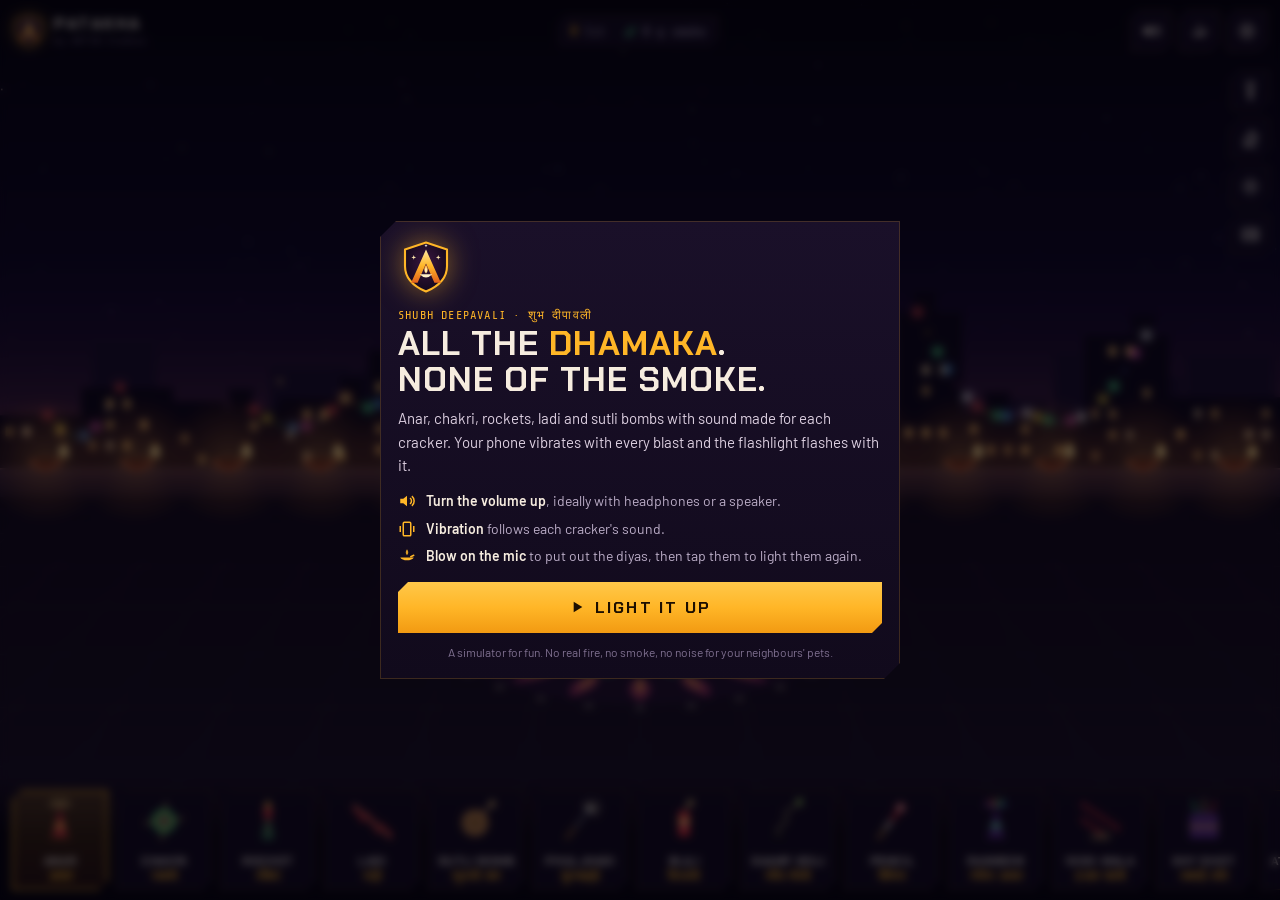
==== index.html @ 6d295c3f "Patakha 0.2.0: new logo, themes, mute/clear, sensitive blowing, more crackers - New lamp logo (flame" ====
<!doctype html>
<html lang="en">
<head>
  <meta charset="utf-8" />
  <meta name="viewport" content="width=device-width, initial-scale=1, viewport-fit=cover, user-scalable=no" />
  <title>Patakha — Diwali Crackers Simulator · ARTIN Studios</title>
  <meta name="description" content="Patakha by ARTIN Studios: burst anar, chakri, rockets, ladi and sutli bombs with realistic sound, vibration and flashlight. Blow out the diyas with your breath. All the dhamaka, none of the smoke." />
  <meta name="theme-color" content="#07040f" />
  <link rel="manifest" href="manifest.webmanifest" />
  <link rel="icon" href="icons/icon.svg" type="image/svg+xml" />
  <link rel="apple-touch-icon" href="icons/icon-192.png" />
  <meta name="mobile-web-app-capable" content="yes" />
  <meta name="apple-mobile-web-app-status-bar-style" content="black-translucent" />
  <meta property="og:title" content="Patakha — Diwali Crackers Simulator" />
  <meta property="og:description" content="Anar, chakri, rockets, ladi and bombs with real sound, vibration and flashlight. Pollution-free Diwali." />
  <link rel="preload" href="fonts/ChakraPetch-700.woff2" as="font" type="font/woff2" crossorigin />
  <link rel="stylesheet" href="css/fonts.css" />
  <link rel="stylesheet" href="css/app.css" />
</head>
<body>
  <svg width="0" height="0" style="position:absolute" aria-hidden="true">
    <defs>
      <linearGradient id="mk-a" x1="0" y1="0" x2="0" y2="1"><stop offset="0" stop-color="#ffe7a0"/><stop offset=".5" stop-color="#ffb627"/><stop offset="1" stop-color="#e2611c"/></linearGradient>
      <radialGradient id="mk-fl" cx=".5" cy=".65" r=".6"><stop offset="0" stop-color="#ffffff"/><stop offset=".45" stop-color="#ffe08a"/><stop offset="1" stop-color="#ff8a1e"/></radialGradient>
      <radialGradient id="mk-bg" cx=".5" cy=".42" r=".7"><stop offset="0" stop-color="#3a1640"/><stop offset="1" stop-color="#0b0614"/></radialGradient>
      <symbol id="mark" viewBox="0 0 64 64">
        <path d="M32 4 L56 12 V31 C56 45 46 54 32 60 C18 54 8 45 8 31 V12 Z" fill="url(#mk-bg)"/>
        <path class="m-shield" pathLength="1" d="M32 4 L56 12 V31 C56 45 46 54 32 60 C18 54 8 45 8 31 V12 Z" fill="none" stroke="#ffb627" stroke-width="2.4" stroke-linejoin="round"/>
        <path class="m-a" d="M32 12 L49 50 H41.6 L32 28 L22.4 50 H15 Z" fill="url(#mk-a)"/>
        <path class="m-bowl" d="M24.8 40.4 Q32 47.8 39.2 40.4 Z" fill="#fff0c8"/>
        <path class="m-flame" d="M32 29.5 C29.2 33.4 29.4 37 32 39.4 C34.6 37 34.8 33.4 32 29.5 Z" fill="url(#mk-fl)"/>
        <g class="m-stars" fill="#ffe9b0"><path transform="translate(18 21) scale(.9)" d="M0 -3 Q0 0 3 0 Q0 0 0 3 Q0 0 -3 0 Q0 0 0 -3Z"/><path transform="translate(46 21) scale(.9)" d="M0 -3 Q0 0 3 0 Q0 0 0 3 Q0 0 -3 0 Q0 0 0 -3Z"/><path transform="translate(32 7.6) scale(.6)" d="M0 -3 Q0 0 3 0 Q0 0 0 3 Q0 0 -3 0 Q0 0 0 -3Z" fill="#fff"/></g>
      </symbol>
      <symbol id="i-gear" viewBox="0 0 24 24"><path d="M12 8.5a3.5 3.5 0 1 0 0 7 3.5 3.5 0 0 0 0-7z" fill="none" stroke="currentColor" stroke-width="2"/><path d="M12 2v3M12 19v3M2 12h3M19 12h3M4.9 4.9l2.1 2.1M17 17l2.1 2.1M4.9 19.1L7 17M17 7l2.1-2.1" stroke="currentColor" stroke-width="2" stroke-linecap="square"/></symbol>
      <symbol id="i-torch" viewBox="0 0 24 24"><path d="M8 2h8v4l-2 4v12h-4V10L8 6z" fill="none" stroke="currentColor" stroke-width="2" stroke-linejoin="round"/><path d="M12 13v3" stroke="currentColor" stroke-width="2"/></symbol>
      <symbol id="i-diya" viewBox="0 0 24 24"><path d="M3 14c2 5 16 5 18 0z" fill="currentColor"/><path d="M12 3c-2 3-2.5 5-0 8 2.5-3 2-5 0-8z" fill="currentColor" opacity=".85"/><path d="M17 13l4-2" stroke="currentColor" stroke-width="2" stroke-linecap="round"/></symbol>
      <symbol id="i-lock" viewBox="0 0 24 24"><path d="M6 11h12v10H6z" fill="currentColor"/><path d="M8.5 11V8a3.5 3.5 0 0 1 7 0v3" fill="none" stroke="currentColor" stroke-width="2.2"/></symbol>
      <symbol id="i-close" viewBox="0 0 24 24"><path d="M6 6l12 12M18 6L6 18" stroke="currentColor" stroke-width="2.4" stroke-linecap="square"/></symbol>
      <symbol id="i-play" viewBox="0 0 24 24"><path d="M7 4l13 8-13 8z" fill="currentColor"/></symbol>
      <symbol id="i-leaf" viewBox="0 0 24 24"><path d="M4 20C4 9 11 4 21 4c0 10-5 17-16 16z" fill="none" stroke="currentColor" stroke-width="2"/><path d="M4 20L14 10" stroke="currentColor" stroke-width="2"/></symbol>
      <symbol id="i-mute" viewBox="0 0 24 24"><path d="M3 9h4l5-4v14l-5-4H3z" fill="currentColor"/><path d="M16 9l6 6M22 9l-6 6" stroke="currentColor" stroke-width="2.2" stroke-linecap="round"/></symbol>
      <symbol id="i-clear" viewBox="0 0 24 24"><path d="M14 3l7 7-9 9H5v-7z" fill="none" stroke="currentColor" stroke-width="2" stroke-linejoin="round"/><path d="M9.5 7.5l7 7M3 21h18" stroke="currentColor" stroke-width="2"/></symbol>
      <symbol id="i-show" viewBox="0 0 24 24"><path d="M12 2v5M12 17v5M2 12h5M17 12h5M5 5l3.5 3.5M15.5 15.5L19 19M19 5l-3.5 3.5M8.5 15.5L5 19" stroke="currentColor" stroke-width="2" stroke-linecap="round"/><circle cx="12" cy="12" r="2.2" fill="currentColor"/></symbol>
      <symbol id="i-stop" viewBox="0 0 24 24"><rect x="6" y="6" width="12" height="12" fill="currentColor"/></symbol>
      <symbol id="i-card" viewBox="0 0 24 24"><rect x="3" y="5" width="18" height="14" fill="none" stroke="currentColor" stroke-width="2"/><path d="M3 15l5-5 4 4 3-3 6 6" fill="none" stroke="currentColor" stroke-width="2"/><circle cx="16" cy="9" r="1.6" fill="currentColor"/></symbol>
      <symbol id="i-sound" viewBox="0 0 24 24"><path d="M3 9h4l5-4v14l-5-4H3z" fill="currentColor"/><path d="M16 8a5 5 0 0 1 0 8M18.5 5.5a8.5 8.5 0 0 1 0 13" fill="none" stroke="currentColor" stroke-width="2"/></symbol>
      <symbol id="i-vib" viewBox="0 0 24 24"><rect x="7" y="3" width="10" height="18" rx="1.5" fill="none" stroke="currentColor" stroke-width="2"/><path d="M3 8v8M21 8v8" stroke="currentColor" stroke-width="2"/></symbol>
    </defs>
  </svg>

  <!-- ============================== SPLASH ============================== -->
  <div class="splash" id="splash" aria-hidden="true">
    <div class="splash-in">
      <svg class="splash-mark"><use href="#mark"/></svg>
      <div class="splash-game">PATAKHA</div>
      <div class="splash-hi">पटाखा</div>
      <div class="splash-studio">by ARTIN <span>Studios</span></div>
    </div>
  </div>

  <!-- ============================== STAGE ============================== -->
  <main class="stage" id="stage" aria-label="Rooftop at night. Tap the terrace to light the selected cracker.">
    <canvas id="sky"></canvas>
    <canvas id="props"></canvas>
    <canvas id="fx"></canvas>
    <div class="flashes" id="flashes"></div>
  </main>

  <header class="hud">
    <div class="brand">
      <svg class="brand-mark"><use href="#mark"/></svg>
      <div><b>PATAKHA</b><small>by ARTIN Studios</small></div>
    </div>
    <div class="tally cut" id="tally" title="Crackers lit tonight"><b id="litCount">0</b> lit <span class="sep">·</span> <svg><use href="#i-leaf"/></svg> <span class="smoke-txt">0 g smoke</span></div>
    <div class="hud-btns">
      <button class="icon-btn cut" id="btnMute" aria-label="Mute all sound" aria-pressed="false"><svg><use href="#i-sound"/></svg></button>
      <button class="icon-btn cut" id="btnDiya" aria-label="Blow out the diyas (microphone)" aria-pressed="false"><svg><use href="#i-diya"/></svg></button>
      <button class="icon-btn cut" id="btnSettings" aria-label="Settings"><svg><use href="#i-gear"/></svg></button>
    </div>
  </header>

  <aside class="rail" aria-label="Quick actions">
    <button class="icon-btn cut" id="btnTorch" aria-label="Flashlight bursts" aria-pressed="false" title="Flashlight"><svg><use href="#i-torch"/></svg></button>
    <button class="icon-btn cut" id="btnClear" aria-label="Clear: stop everything" title="Clear"><svg><use href="#i-clear"/></svg></button>
    <button class="icon-btn cut" id="btnShow" aria-label="Auto show" aria-pressed="false" title="Auto show"><svg><use href="#i-show"/></svg></button>
    <button class="icon-btn cut" id="btnCard" aria-label="Diwali greeting card" title="Greeting card"><svg><use href="#i-card"/></svg></button>
  </aside>

  <div class="mic-pill cut" id="micPill" hidden>
    <span id="micText">Blow on the mic to put out the diyas</span>
    <i class="meter"><i id="micLevel"></i></i>
  </div>
  <div class="hint" id="hint">Tap the terrace to light the Anar</div>

  <nav class="tray" id="tray" aria-label="Crackers"></nav>

  <!-- ============================== WELCOME ============================== -->
  <div class="sheet-wrap" id="welcome" hidden>
    <div class="sheet cut welcome">
      <svg class="welcome-mark"><use href="#mark"/></svg>
      <p class="eyebrow">Shubh Deepavali · शुभ दीपावली</p>
      <h2>All the <em>dhamaka</em>.<br/>None of the smoke.</h2>
      <p class="lead">Anar, chakri, rockets, ladi and sutli bombs with sound made for each cracker. Your phone vibrates with every blast and the flashlight flashes with it.</p>
      <ul class="feat">
        <li><svg><use href="#i-sound"/></svg><span><b>Turn the volume up</b>, ideally with headphones or a speaker.</span></li>
        <li><svg><use href="#i-vib"/></svg><span><b>Vibration</b> follows each cracker's sound.</span></li>
        <li><svg><use href="#i-diya"/></svg><span><b>Blow on the mic</b> to put out the diyas, then tap them to light them again.</span></li>
      </ul>
      <button class="btn-primary cut" id="btnStart"><svg><use href="#i-play"/></svg> Light it up</button>
      <p class="fine">A simulator for fun. No real fire, no smoke, no noise for your neighbours' pets.</p>
    </div>
  </div>

  <!-- ============================== SETTINGS ============================== -->
  <div class="sheet-wrap" id="settings" hidden>
    <div class="sheet cut" role="dialog" aria-labelledby="setTitle">
      <div class="sheet-head"><h3 id="setTitle">Settings</h3><button class="icon-btn sm cut" data-close aria-label="Close"><svg><use href="#i-close"/></svg></button></div>
      <div class="rows">
        <label class="row"><span>Volume</span><input type="range" id="optVol" min="0" max="1" step="0.05" /></label>
        <label class="row"><span>Vibration</span><input type="checkbox" class="sw" id="optVib" /></label>
        <label class="row"><span>Vibration strength</span><input type="range" id="optVibK" min="0.4" max="1.6" step="0.1" /></label>
        <label class="row"><span>Flashlight bursts</span><input type="checkbox" class="sw" id="optTorch" /></label>
        <label class="row"><span>Neighbourhood fireworks</span><input type="checkbox" class="sw" id="optAmbient" /></label>
        <label class="row"><span>Screen shake</span><input type="checkbox" class="sw" id="optShake" /></label>
        <label class="row"><span>Blow sensitivity</span><input type="range" id="optMic" min="0" max="1" step="0.05" /></label>
      </div>
      <h4>Background</h4>
      <div class="themes" id="themes"></div>
      <p class="note" id="torchNote"></p>

      <section class="shop" id="shop" hidden>
        <h4>Unlock everything</h4>
        <div class="products" id="products"></div>
        <div class="shop-foot"><button class="btn-ghost cut" id="btnRestore">Restore purchases</button><button class="btn-ghost cut" id="btnPrivacyOpts" hidden>Ad privacy options</button></div>
        <p class="note" id="shopNote"></p>
        <p class="note mono" id="adStatus" hidden></p>
      </section>

      <section class="green">
        <h4><svg><use href="#i-leaf"/></svg> A green and safe Diwali</h4>
        <p>If you do burst real crackers tonight:</p>
        <ul>
          <li>Prefer green crackers, and follow your city's rules on timings.</li>
          <li>Keep a bucket of water or sand nearby and wear cotton clothes.</li>
          <li>Light at arm's length, then walk away. Never relight a dud.</li>
          <li>Keep children supervised, and think of pets, older people and patients nearby.</li>
        </ul>
      </section>

      <div class="about">
        <svg class="about-mark"><use href="#mark"/></svg>
        <div>
          <b>Patakha</b> <span class="mono" id="verLine">v0.1.0</span><br/>
          <span class="muted">by ARTIN Studios · <a href="privacy.html" id="lnkPrivacy">Privacy</a> · <a href="mailto:artinstudios.official@gmail.com">Contact</a></span>
        </div>
      </div>
    </div>
  </div>

  <!-- ============================== UNLOCK ============================== -->
  <div class="sheet-wrap" id="unlock" hidden>
    <div class="sheet cut unlock" role="dialog" aria-labelledby="unTitle">
      <div class="sheet-head"><h3 id="unTitle">Unlock</h3><button class="icon-btn sm cut" data-close aria-label="Close"><svg><use href="#i-close"/></svg></button></div>
      <div class="un-art" id="unArt"></div>
      <p class="lead" id="unBlurb"></p>
      <button class="btn-primary cut" id="btnWatch"><svg><use href="#i-play"/></svg> <span>Watch a short video · free for 24 h</span></button>
      <button class="btn-ghost cut wide" id="btnBuyAll"></button>
      <p class="note" id="unNote"></p>
    </div>
  </div>

  <!-- ============================== GREETING CARD ============================== -->
  <div class="sheet-wrap" id="card" hidden>
    <div class="sheet cut" role="dialog" aria-labelledby="cardTitle">
      <div class="sheet-head"><h3 id="cardTitle">Greeting card</h3><button class="icon-btn sm cut" data-close aria-label="Close"><svg><use href="#i-close"/></svg></button></div>
      <canvas class="card-preview" id="cardCanvas" width="1080" height="1350"></canvas>
      <label class="row card-name"><span>From</span><input type="text" id="cardName" maxlength="28" placeholder="Your name (optional)" autocomplete="off" /></label>
      <button class="btn-primary cut" id="btnCardShare"><svg><use href="#i-card"/></svg> <span>Share card</span></button>
      <p class="note">The card is made on your phone from the sky you just lit. Your name is only drawn on the image and isn't stored or sent anywhere.</p>
    </div>
  </div>

  <div class="toast" id="toast" role="status" aria-live="polite"></div>

  <script type="module" src="js/app.js"></script>
</body>
</html>
---- css/fonts.css ----
/* Self-hosted Google Fonts (SIL Open Font License 1.1) so the app works offline. See fonts/README.md. */
@font-face {
  font-family: 'Barlow';
  font-style: normal;
  font-weight: 400;
  font-display: swap;
  src: url(../fonts/Barlow-400.woff2) format('woff2');
  unicode-range: U+0000-00FF, U+0131, U+0152-0153, U+02BB-02BC, U+02C6, U+02DA, U+02DC, U+0304, U+0308, U+0329, U+2000-206F, U+20AC, U+2122, U+2191, U+2193, U+2212, U+2215, U+FEFF, U+FFFD;
}
@font-face {
  font-family: 'Barlow';
  font-style: normal;
  font-weight: 500;
  font-display: swap;
  src: url(../fonts/Barlow-500.woff2) format('woff2');
  unicode-range: U+0000-00FF, U+0131, U+0152-0153, U+02BB-02BC, U+02C6, U+02DA, U+02DC, U+0304, U+0308, U+0329, U+2000-206F, U+20AC, U+2122, U+2191, U+2193, U+2212, U+2215, U+FEFF, U+FFFD;
}
@font-face {
  font-family: 'Barlow';
  font-style: normal;
  font-weight: 600;
  font-display: swap;
  src: url(../fonts/Barlow-600.woff2) format('woff2');
  unicode-range: U+0000-00FF, U+0131, U+0152-0153, U+02BB-02BC, U+02C6, U+02DA, U+02DC, U+0304, U+0308, U+0329, U+2000-206F, U+20AC, U+2122, U+2191, U+2193, U+2212, U+2215, U+FEFF, U+FFFD;
}
@font-face {
  font-family: 'Chakra Petch';
  font-style: normal;
  font-weight: 600;
  font-display: swap;
  src: url(../fonts/ChakraPetch-600.woff2) format('woff2');
  unicode-range: U+0000-00FF, U+0131, U+0152-0153, U+02BB-02BC, U+02C6, U+02DA, U+02DC, U+0304, U+0308, U+0329, U+2000-206F, U+20AC, U+2122, U+2191, U+2193, U+2212, U+2215, U+FEFF, U+FFFD;
}
@font-face {
  font-family: 'Chakra Petch';
  font-style: normal;
  font-weight: 700;
  font-display: swap;
  src: url(../fonts/ChakraPetch-700.woff2) format('woff2');
  unicode-range: U+0000-00FF, U+0131, U+0152-0153, U+02BB-02BC, U+02C6, U+02DA, U+02DC, U+0304, U+0308, U+0329, U+2000-206F, U+20AC, U+2122, U+2191, U+2193, U+2212, U+2215, U+FEFF, U+FFFD;
}
@font-face {
  font-family: 'Share Tech Mono';
  font-style: normal;
  font-weight: 400;
  font-display: swap;
  src: url(../fonts/ShareTechMono-400.woff2) format('woff2');
  unicode-range: U+0000-00FF, U+0131, U+0152-0153, U+02BB-02BC, U+02C6, U+02DA, U+02DC, U+0304, U+0308, U+0329, U+2000-206F, U+20AC, U+2122, U+2191, U+2193, U+2212, U+2215, U+FEFF, U+FFFD;
}
@font-face {
  font-family: 'Yatra One';
  font-style: normal;
  font-weight: 400;
  font-display: swap;
  src: url(../fonts/YatraOne-deva.woff2) format('woff2');
  unicode-range: U+0900-097F, U+1CD0-1CF9, U+200C-200D, U+20A8, U+20B9, U+20F0, U+25CC, U+A830-A839, U+A8E0-A8FF, U+11B00-11B09;
}
@font-face {
  font-family: 'Yatra One';
  font-style: normal;
  font-weight: 400;
  font-display: swap;
  src: url(../fonts/YatraOne-latin.woff2) format('woff2');
  unicode-range: U+0000-00FF, U+0131, U+0152-0153, U+02BB-02BC, U+02C6, U+02DA, U+02DC, U+0304, U+0308, U+0329, U+2000-206F, U+20AC, U+2122, U+2191, U+2193, U+2212, U+2215, U+FEFF, U+FFFD;
}
---- css/app.css ----
/* Patakha — ARTIN Studios. Dark tactical panels with cut corners; one accent: marigold. */
:root {
  --bg: #07040f;
  --panel: rgba(19, 12, 32, 0.9);
  --panel-2: #1b1129;
  --line: rgba(255, 182, 39, 0.18);
  --text: #f6ecdf;
  --muted: #bcaec8;
  --dim: #7f7090;
  --acc: #ffb627;
  --acc-2: #ff7a1a;
  --acc-ink: #1d0f00;
  --acc-soft: rgba(255, 182, 39, 0.13);
  --pink: #ff3d7f;
  --green: #53d88a;
  --cut: 10px;
  --f-brand: 'Chakra Petch', 'Rajdhani', system-ui, sans-serif;
  --f-ui: 'Barlow', system-ui, -apple-system, 'Segoe UI', sans-serif;
  --f-mono: 'Share Tech Mono', ui-monospace, monospace;
  --f-hi: 'Yatra One', 'Noto Sans Devanagari', 'Nirmala UI', sans-serif;
  --safe-t: env(safe-area-inset-top, 0px);
  --safe-b: env(safe-area-inset-bottom, 0px);
  --safe-l: env(safe-area-inset-left, 0px);
  --safe-r: env(safe-area-inset-right, 0px);
  --tray-h: 112px;
}
* { box-sizing: border-box; -webkit-tap-highlight-color: transparent; }
html, body { margin: 0; height: 100%; background: var(--bg); color: var(--text); font-family: var(--f-ui); overflow: hidden; overscroll-behavior: none; }
body { user-select: none; -webkit-user-select: none; touch-action: none; }
button { font: inherit; color: inherit; cursor: pointer; }
a { color: var(--acc); }
[hidden] { display: none !important; }
:focus-visible { outline: 2px solid var(--acc); outline-offset: 2px; }
.mono { font-family: var(--f-mono); }
.muted { color: var(--muted); }

.cut, .icon-btn, .btn-primary, .btn-ghost, .sheet, .cr, .tally, .mic-pill, .product, .toast {
  clip-path: polygon(var(--cut) 0, 100% 0, 100% calc(100% - var(--cut)), calc(100% - var(--cut)) 100%, 0 100%, 0 var(--cut));
}

/* ============================================================ STAGE */
.stage { position: fixed; inset: 0; overflow: hidden; background: #05030b; }
.stage canvas { position: absolute; inset: 0; width: 100%; height: 100%; display: block; }
.flashes { position: absolute; inset: 0; pointer-events: none; }
.flash { position: absolute; inset: -10%; pointer-events: none; mix-blend-mode: screen; opacity: 0; will-change: opacity; }

/* ============================================================ HUD */
.hud {
  position: fixed; top: 0; left: 0; right: 0; z-index: 10; pointer-events: none;
  display: flex; align-items: center; justify-content: space-between; gap: 10px;
  padding: calc(10px + var(--safe-t)) calc(12px + var(--safe-r)) 10px calc(12px + var(--safe-l));
  background: linear-gradient(180deg, rgba(4, 2, 10, 0.75), transparent);
}
.hud > * { pointer-events: auto; }
.brand { display: flex; align-items: center; gap: 8px; min-width: 0; }
.brand-mark { width: 34px; height: 34px; flex: none; filter: drop-shadow(0 0 8px rgba(255, 182, 39, 0.45)); }
.brand b { display: block; font-family: var(--f-brand); font-weight: 700; letter-spacing: 0.16em; font-size: 16px; line-height: 1; }
.brand small { display: block; font-family: var(--f-mono); font-size: 10px; letter-spacing: 0.08em; color: var(--dim); margin-top: 3px; white-space: nowrap; }
.tally {
  --cut: 7px; display: flex; align-items: center; gap: 6px; padding: 7px 12px; background: var(--panel); box-shadow: inset 0 0 0 1px var(--line);
  font-family: var(--f-mono); font-size: 13px; color: var(--muted); white-space: nowrap;
}
.tally b { color: var(--acc); font-weight: 400; font-size: 15px; }
.tally svg { width: 13px; height: 13px; color: var(--green); }
.tally .sep { color: var(--dim); }
.hud-btns { display: flex; gap: 6px; }
.icon-btn {
  --cut: 8px; width: 42px; height: 42px; display: grid; place-items: center; border: 0; padding: 0;
  background: var(--panel); box-shadow: inset 0 0 0 1px var(--line); color: var(--text); transition: transform 0.1s, color 0.15s, background 0.15s;
}
.icon-btn svg { width: 20px; height: 20px; }
.icon-btn:active { transform: scale(0.93); }
.icon-btn[aria-pressed='true'] { background: var(--acc); color: var(--acc-ink); box-shadow: 0 0 18px rgba(255, 182, 39, 0.45); }
.icon-btn.sm { width: 34px; height: 34px; --cut: 6px; }
.icon-btn.sm svg { width: 16px; height: 16px; }

.mic-pill {
  --cut: 8px; position: fixed; z-index: 9; left: 50%; transform: translateX(-50%); top: calc(64px + var(--safe-t));
  display: flex; align-items: center; gap: 10px; padding: 8px 14px; background: var(--panel); box-shadow: inset 0 0 0 1px var(--line);
  font-size: 13px; color: var(--muted); white-space: nowrap;
}
.meter { display: block; width: 70px; height: 6px; background: #2a1d3a; position: relative; overflow: hidden; }
.meter i { position: absolute; inset: 0 auto 0 0; width: 0; background: linear-gradient(90deg, var(--acc), var(--pink)); transition: width 0.08s; }

.hint {
  position: fixed; z-index: 8; left: 50%; transform: translateX(-50%); bottom: calc(var(--tray-h) + 10px);
  font-family: var(--f-mono); font-size: 12px; letter-spacing: 0.12em; text-transform: uppercase; color: #e9dcc9;
  text-shadow: 0 1px 6px #000; pointer-events: none; transition: opacity 0.5s; white-space: nowrap;
}
.hint.fade { opacity: 0; }

/* ============================================================ TRAY */
.tray {
  position: fixed; z-index: 10; left: 0; right: 0; bottom: 0;
  display: flex; gap: 8px; overflow-x: auto; scrollbar-width: none; touch-action: pan-x;
  padding: 10px calc(12px + var(--safe-r)) calc(10px + var(--safe-b)) calc(12px + var(--safe-l));
  background: linear-gradient(0deg, rgba(4, 2, 10, 0.92) 55%, transparent);
}
.tray::-webkit-scrollbar { display: none; }
.cr {
  --cut: 9px; flex: none; width: 84px; height: 92px; position: relative; border: 0; padding: 6px 4px 6px;
  display: grid; grid-template-rows: 1fr auto auto; justify-items: center; gap: 1px;
  background: var(--panel); box-shadow: inset 0 0 0 1px var(--line); transition: transform 0.12s, background 0.15s;
}
.cr svg.art { width: 40px; height: 40px; }
.cr .nm { font-family: var(--f-brand); font-weight: 700; font-size: 11.5px; letter-spacing: 0.05em; text-transform: uppercase; line-height: 1.1; white-space: nowrap; }
.cr .hi { font-family: var(--f-hi); font-size: 12px; color: var(--acc); line-height: 1.2; }
.cr:active { transform: scale(0.95); }
.cr[aria-pressed='true'] { background: linear-gradient(180deg, rgba(255, 182, 39, 0.22), rgba(255, 122, 26, 0.12)); box-shadow: inset 0 0 0 1.5px var(--acc), 0 0 22px rgba(255, 182, 39, 0.25); }
.cr .lock { position: absolute; top: 5px; right: 6px; width: 15px; height: 15px; color: var(--acc); }
.cr .timer { position: absolute; top: 4px; left: 6px; font-family: var(--f-mono); font-size: 9.5px; color: var(--green); }
.cr.locked svg.art { opacity: 0.55; filter: saturate(0.6); }

/* ============================================================ SHEETS */
.sheet-wrap {
  position: fixed; inset: 0; z-index: 30; display: grid; place-items: center; padding: calc(12px + var(--safe-t)) 12px calc(12px + var(--safe-b));
  background: rgba(4, 2, 10, 0.62); backdrop-filter: blur(4px); -webkit-backdrop-filter: blur(4px); animation: fadeIn 0.18s;
}
.sheet {
  --cut: 16px; width: min(520px, 100%); max-height: 100%; overflow-y: auto; padding: 18px 18px 20px; touch-action: pan-y;
  background: linear-gradient(180deg, #1a1029, #110a1c); box-shadow: inset 0 0 0 1px var(--line);
  user-select: text; -webkit-user-select: text;
}
.sheet-head { display: flex; align-items: center; justify-content: space-between; margin-bottom: 10px; }
.sheet h3 { margin: 0; font-family: var(--f-brand); font-weight: 700; letter-spacing: 0.14em; text-transform: uppercase; font-size: 18px; }
.sheet h4 { margin: 18px 0 8px; font-family: var(--f-brand); font-weight: 600; letter-spacing: 0.12em; text-transform: uppercase; font-size: 13px; color: var(--acc); display: flex; align-items: center; gap: 8px; }
.sheet h4 svg { width: 15px; height: 15px; color: var(--green); }
.rows { display: grid; gap: 2px; background: var(--line); box-shadow: inset 0 0 0 1px var(--line); }
.row { display: flex; align-items: center; justify-content: space-between; gap: 14px; padding: 12px 14px; background: #150d22; font-size: 15px; }
.row input[type='range'] { width: 46%; accent-color: var(--acc); }
.sw { appearance: none; -webkit-appearance: none; width: 44px; height: 24px; background: #2c1f3d; position: relative; cursor: pointer; flex: none; margin: 0;
  clip-path: polygon(6px 0, 100% 0, 100% calc(100% - 6px), calc(100% - 6px) 100%, 0 100%, 0 6px); transition: background 0.15s; }
.sw::after { content: ''; position: absolute; top: 4px; left: 4px; width: 16px; height: 16px; background: var(--muted); transition: transform 0.15s, background 0.15s; }
.sw:checked { background: var(--acc-soft); box-shadow: inset 0 0 0 1px var(--acc); }
.sw:checked::after { transform: translateX(20px); background: var(--acc); }
.note { color: var(--muted); font-size: 13px; line-height: 1.5; margin: 10px 2px 0; }
.note:empty { display: none; }
.green p, .green li { color: var(--muted); font-size: 14px; line-height: 1.5; }
.green p { margin: 0 0 4px; }
.green ul { margin: 0; padding-left: 18px; }
.about { display: flex; align-items: center; gap: 12px; margin-top: 20px; padding-top: 14px; border-top: 1px solid var(--line); font-size: 14px; line-height: 1.6; }
.about-mark { width: 40px; height: 40px; flex: none; }

.btn-primary {
  --cut: 10px; display: flex; align-items: center; justify-content: center; gap: 10px; width: 100%; border: 0; padding: 15px 18px; margin-top: 16px;
  background: linear-gradient(180deg, #ffc84a, var(--acc) 50%, #f29a12); color: var(--acc-ink);
  font-family: var(--f-brand); font-weight: 700; font-size: 16px; letter-spacing: 0.14em; text-transform: uppercase;
}
.btn-primary svg { width: 16px; height: 16px; }
.btn-primary:active { transform: translateY(1px); }
.btn-primary:disabled { filter: grayscale(0.8) brightness(0.7); cursor: default; }
.btn-ghost {
  --cut: 8px; border: 0; padding: 11px 14px; background: var(--panel-2); box-shadow: inset 0 0 0 1px var(--line);
  font-family: var(--f-brand); font-weight: 600; letter-spacing: 0.1em; text-transform: uppercase; font-size: 13px;
}
.btn-ghost.wide { width: 100%; margin-top: 8px; }
.btn-ghost:disabled { opacity: 0.55; cursor: default; }

.products { display: grid; gap: 8px; }
.product { --cut: 10px; display: grid; grid-template-columns: 1fr auto; align-items: center; gap: 10px; padding: 12px 14px; background: #150d22; box-shadow: inset 0 0 0 1px var(--line); }
.product.best { box-shadow: inset 0 0 0 1.5px var(--acc); }
.product b { font-family: var(--f-brand); letter-spacing: 0.08em; text-transform: uppercase; font-size: 14px; }
.product p { margin: 3px 0 0; color: var(--muted); font-size: 13px; line-height: 1.4; }
.product .tag-best { font-family: var(--f-mono); font-size: 10px; color: var(--acc-ink); background: var(--acc); padding: 1px 5px; margin-left: 6px; vertical-align: 2px; }
.product .btn-ghost { min-width: 84px; }
.product.owned .btn-ghost { color: var(--green); }
.shop-foot { display: flex; gap: 8px; margin-top: 8px; flex-wrap: wrap; }

.welcome { text-align: left; }
.welcome-mark { width: 56px; height: 56px; filter: drop-shadow(0 0 14px rgba(255, 182, 39, 0.5)); }
.eyebrow { font-family: var(--f-mono); letter-spacing: 0.1em; text-transform: uppercase; font-size: 12px; color: var(--acc); margin: 10px 0 4px; }
.welcome h2 { font-family: var(--f-brand); font-weight: 700; font-size: clamp(26px, 6vw, 34px); line-height: 1.05; margin: 4px 0 10px; text-transform: uppercase; letter-spacing: 0.03em; }
.welcome h2 em { font-style: normal; color: var(--acc); }
.lead { color: #dccfe0; font-size: 15px; line-height: 1.55; margin: 0; }
.feat { list-style: none; margin: 14px 0 0; padding: 0; display: grid; gap: 8px; }
.feat li { display: flex; gap: 10px; align-items: flex-start; font-size: 14px; color: var(--muted); line-height: 1.4; }
.feat svg { width: 18px; height: 18px; color: var(--acc); flex: none; margin-top: 1px; }
.feat b { color: var(--text); font-weight: 600; }
.fine { color: var(--dim); font-size: 12px; margin: 12px 0 0; text-align: center; }

.unlock .un-art { display: grid; place-items: center; height: 110px; background: radial-gradient(ellipse at 50% 70%, rgba(255, 182, 39, 0.16), transparent 65%); }
.unlock .un-art svg { width: 84px; height: 84px; }
.unlock .un-art .hi { font-family: var(--f-hi); color: var(--acc); font-size: 18px; }

.toast {
  --cut: 8px; position: fixed; z-index: 40; left: 50%; bottom: calc(var(--tray-h) + 44px); transform: translate(-50%, 20px); opacity: 0;
  padding: 10px 16px; background: #24163a; box-shadow: inset 0 0 0 1px var(--acc); font-size: 14px; max-width: min(90vw, 460px); text-align: center;
  transition: opacity 0.2s, transform 0.2s; pointer-events: none;
}
.toast.show { opacity: 1; transform: translate(-50%, 0); }


/* ============================================================ QUICK-ACTION RAIL */
.rail {
  position: fixed; z-index: 10; right: calc(10px + var(--safe-r)); top: calc(70px + var(--safe-t));
  display: grid; gap: 8px;
}
.rail .icon-btn { width: 40px; height: 40px; background: rgba(19, 12, 32, 0.72); }
.rail .icon-btn svg { width: 19px; height: 19px; }
#btnMute[aria-pressed='true'] { background: var(--pink); color: #fff; box-shadow: 0 0 18px rgba(255, 61, 127, 0.5); }
#btnShow[aria-pressed='true'] { animation: pulse 1.2s infinite; }
@keyframes pulse { 50% { box-shadow: 0 0 26px rgba(255, 182, 39, 0.8); } }
.mic-pill.hot { box-shadow: inset 0 0 0 1px var(--acc), 0 0 18px rgba(255, 182, 39, 0.35); color: var(--text); }

/* ============================================================ THEMES */
.themes { display: grid; grid-template-columns: repeat(4, 1fr); gap: 8px; }
.theme {
  --cut: 8px; border: 0; padding: 0 0 7px; background: #150d22; box-shadow: inset 0 0 0 1px var(--line);
  display: grid; gap: 5px; text-align: center; font-size: 12px; color: var(--muted);
}
.theme i { display: block; height: 46px; }
.theme b { font-family: var(--f-brand); font-weight: 600; letter-spacing: 0.06em; text-transform: uppercase; color: var(--text); font-size: 11px; }
.theme[aria-pressed='true'] { box-shadow: inset 0 0 0 2px var(--acc); }

/* ============================================================ GREETING CARD */
.card-preview { display: block; width: min(100%, 300px); height: auto; aspect-ratio: 4 / 5; margin: 0 auto 10px; box-shadow: 0 0 0 1px var(--line); background: #05030b; }
.card-name input { flex: 1; min-width: 0; background: #0d0817; border: 1px solid var(--line); color: var(--text); font: inherit; padding: 8px 10px; user-select: text; -webkit-user-select: text; }
.card-name input:focus { outline: none; border-color: var(--acc); }

/* ============================================================ SPLASH */
.splash {
  position: fixed; inset: 0; z-index: 100; display: grid; place-items: center;
  background: radial-gradient(ellipse at 50% 45%, #2a0f33 0%, #0b0614 55%, #05030a 100%); transition: opacity 0.25s;
}
.splash.out { opacity: 0; pointer-events: none; }
.splash-in { display: grid; justify-items: center; gap: 4px; }
.splash-mark { width: 104px; height: 104px; margin-bottom: 8px; overflow: visible; filter: drop-shadow(0 0 22px rgba(255, 182, 39, 0.45)); }
.splash .m-shield { stroke-dasharray: 1; stroke-dashoffset: 1; animation: draw 0.3s ease-out forwards; }
.splash .m-a { transform-origin: 32px 40px; transform: scale(0.4) translateY(10px); opacity: 0; animation: pop 0.22s 0.12s cubic-bezier(0.2, 1.6, 0.4, 1) forwards; }
.splash .m-bowl { opacity: 0; animation: fadeIn 0.12s 0.26s forwards; }
.splash .m-flame { transform-origin: 32px 39px; transform: scale(0); animation: flame 0.3s 0.3s ease-out forwards; }
.splash .m-stars path { opacity: 0; animation: twinkle 0.3s ease-out forwards; }
.splash .m-stars path:nth-child(1) { animation-delay: 0.38s; }
.splash .m-stars path:nth-child(2) { animation-delay: 0.44s; }
.splash .m-stars path:nth-child(3) { animation-delay: 0.5s; }
.splash-game { font-family: var(--f-brand); font-weight: 700; font-size: 34px; letter-spacing: 0.32em; margin-right: -0.32em; opacity: 0; animation: rise 0.28s 0.18s ease-out forwards; }
.splash-hi { font-family: var(--f-hi); color: var(--acc); font-size: 18px; opacity: 0; animation: rise 0.28s 0.26s ease-out forwards; }
.splash-studio { font-family: var(--f-mono); font-size: 12px; letter-spacing: 0.2em; text-transform: uppercase; color: var(--dim); margin-top: 6px; opacity: 0; animation: rise 0.28s 0.32s ease-out forwards; }
.splash-studio span { color: var(--muted); }

@keyframes draw { to { stroke-dashoffset: 0; } }
@keyframes pop { to { transform: none; opacity: 1; } }
@keyframes flame { 0% { transform: scale(0); } 60% { transform: scale(1.25, 1.15); } 100% { transform: none; } }
@keyframes twinkle { 0% { opacity: 0; } 50% { opacity: 1; } 100% { opacity: 0.9; } }
@keyframes rise { from { opacity: 0; transform: translateY(6px); } to { opacity: 1; transform: none; } }
@keyframes fadeIn { from { opacity: 0; } to { opacity: 1; } }
@media (prefers-reduced-motion: reduce) {
  .splash *, .sheet-wrap { animation-duration: 0.01s !important; animation-delay: 0s !important; }
}

/* ============================================================ COMPACT (landscape phones) */
@media (max-height: 500px) {
  :root { --tray-h: 84px; }
  .hud { padding-top: calc(6px + var(--safe-t)); padding-bottom: 6px; }
  .brand-mark { width: 28px; height: 28px; }
  .icon-btn { width: 36px; height: 36px; }
  .icon-btn svg { width: 17px; height: 17px; }
  .tray { padding-top: 6px; padding-bottom: calc(6px + var(--safe-b)); gap: 6px; }
  .cr { width: 80px; height: 72px; grid-template-rows: 1fr auto; padding: 4px 2px; }
  .cr .nm { font-size: 10.5px; letter-spacing: 0.03em; }
  .cr svg.art { width: 32px; height: 32px; }
  .cr .hi { display: none; }
  .mic-pill { top: calc(50px + var(--safe-t)); }
  .rail { top: calc(50px + var(--safe-t)); gap: 5px; }
  .rail .icon-btn { width: 34px; height: 34px; }
  .rail .icon-btn svg { width: 16px; height: 16px; }
  .themes .theme i { height: 30px; }
  .card-preview { width: min(100%, 200px); }
  .sheet { --cut: 12px; width: min(620px, 100%); padding: 14px 16px 16px; }
  .welcome h2 { font-size: 24px; }
  .welcome .feat { grid-template-columns: 1fr 1fr 1fr; }
  .welcome-mark { display: none; }
}
@media (max-width: 420px) {
  .brand small { display: none; }
  .tally { padding: 6px 9px; font-size: 12px; }
  .tally .smoke-txt { display: none; }
}
@media (max-width: 360px) {
  .brand div { display: none; }
}
@media (min-width: 900px) and (min-height: 600px) {
  .cr { width: 96px; height: 100px; }
  .cr svg.art { width: 46px; height: 46px; }
}
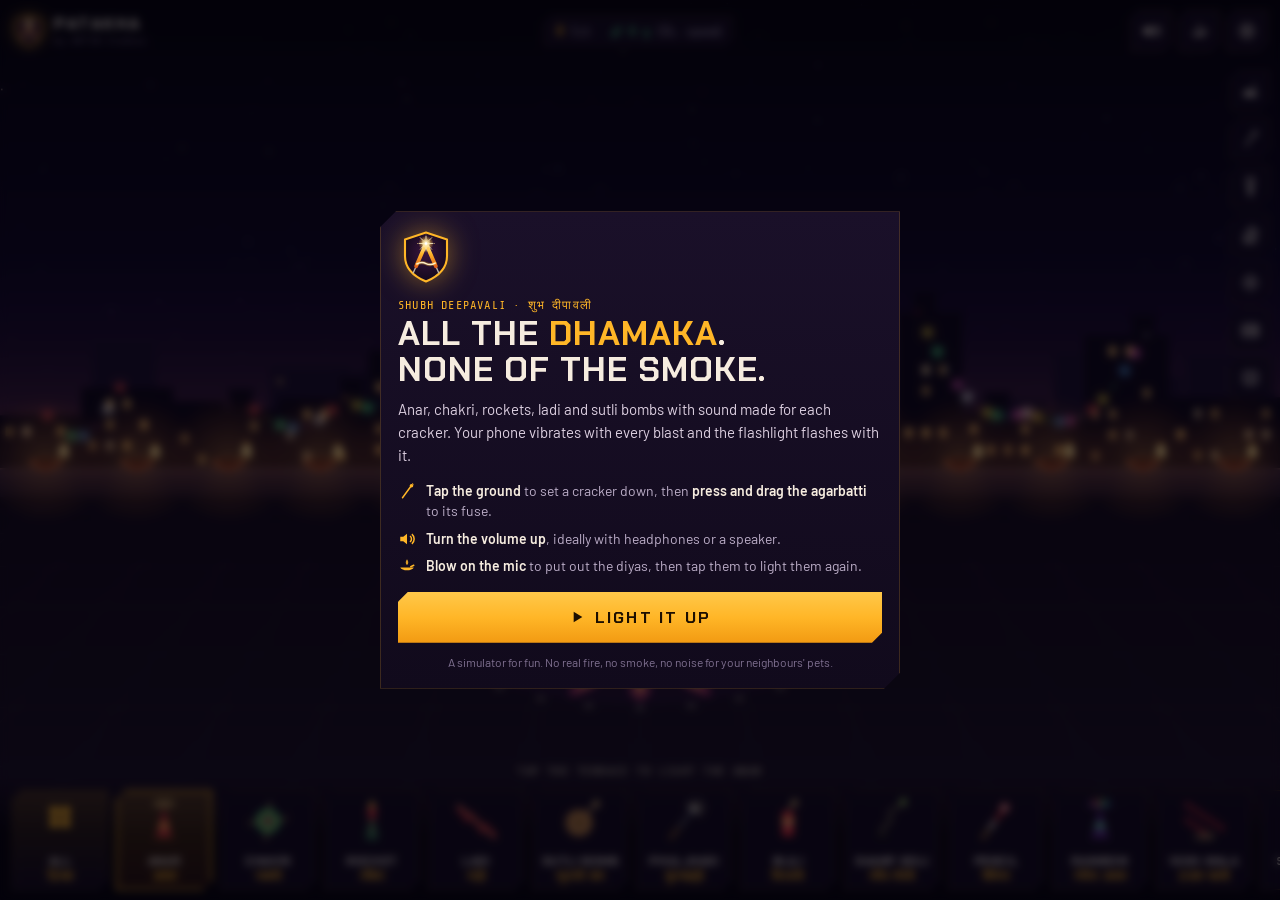
==== commit 59978529: "Patakha 0.3.0: real lighting, 10 backgrounds, About Diwali, green impact - Sparkler "A" logo (two ph" ====
--- a/index.html
+++ b/index.html
@@ -20,16 +20,15 @@
 <body>
   <svg width="0" height="0" style="position:absolute" aria-hidden="true">
     <defs>
-      <linearGradient id="mk-a" x1="0" y1="0" x2="0" y2="1"><stop offset="0" stop-color="#ffe7a0"/><stop offset=".5" stop-color="#ffb627"/><stop offset="1" stop-color="#e2611c"/></linearGradient>
-      <radialGradient id="mk-fl" cx=".5" cy=".65" r=".6"><stop offset="0" stop-color="#ffffff"/><stop offset=".45" stop-color="#ffe08a"/><stop offset="1" stop-color="#ff8a1e"/></radialGradient>
+      <linearGradient id="mk-coat" x1="0" y1="1" x2="0" y2="0"><stop offset="0" stop-color="#e2611c"/><stop offset=".6" stop-color="#ffb627"/><stop offset="1" stop-color="#ffe7a0"/></linearGradient>
+      <radialGradient id="mk-glow" cx=".5" cy=".5" r=".5"><stop offset="0" stop-color="#fff6d8"/><stop offset=".35" stop-color="#ffd36b" stop-opacity=".8"/><stop offset="1" stop-color="#ffb627" stop-opacity="0"/></radialGradient>
       <radialGradient id="mk-bg" cx=".5" cy=".42" r=".7"><stop offset="0" stop-color="#3a1640"/><stop offset="1" stop-color="#0b0614"/></radialGradient>
       <symbol id="mark" viewBox="0 0 64 64">
         <path d="M32 4 L56 12 V31 C56 45 46 54 32 60 C18 54 8 45 8 31 V12 Z" fill="url(#mk-bg)"/>
         <path class="m-shield" pathLength="1" d="M32 4 L56 12 V31 C56 45 46 54 32 60 C18 54 8 45 8 31 V12 Z" fill="none" stroke="#ffb627" stroke-width="2.4" stroke-linejoin="round"/>
-        <path class="m-a" d="M32 12 L49 50 H41.6 L32 28 L22.4 50 H15 Z" fill="url(#mk-a)"/>
-        <path class="m-bowl" d="M24.8 40.4 Q32 47.8 39.2 40.4 Z" fill="#fff0c8"/>
-        <path class="m-flame" d="M32 29.5 C29.2 33.4 29.4 37 32 39.4 C34.6 37 34.8 33.4 32 29.5 Z" fill="url(#mk-fl)"/>
-        <g class="m-stars" fill="#ffe9b0"><path transform="translate(18 21) scale(.9)" d="M0 -3 Q0 0 3 0 Q0 0 0 3 Q0 0 -3 0 Q0 0 0 -3Z"/><path transform="translate(46 21) scale(.9)" d="M0 -3 Q0 0 3 0 Q0 0 0 3 Q0 0 -3 0 Q0 0 0 -3Z"/><path transform="translate(32 7.6) scale(.6)" d="M0 -3 Q0 0 3 0 Q0 0 0 3 Q0 0 -3 0 Q0 0 0 -3Z" fill="#fff"/></g>
+        <g class="m-a"><path d="M17.5 50 L20.74 42.56" stroke="#b9b2a6" stroke-width="1.6" stroke-linecap="round"/><path d="M20.74 42.56 L31 19" stroke="url(#mk-coat)" stroke-width="4.3" stroke-linecap="round"/><path d="M46.5 50 L43.26 42.56" stroke="#b9b2a6" stroke-width="1.6" stroke-linecap="round"/><path d="M43.26 42.56 L33 19" stroke="url(#mk-coat)" stroke-width="4.3" stroke-linecap="round"/></g>
+        <g class="m-trail"><path pathLength="1" d="M21.5 40 Q27 37 32 39.5 T42.5 39" fill="none" stroke="#ffb627" stroke-width="3.6" stroke-linecap="round" opacity=".35"/><path pathLength="1" d="M21.5 40 Q27 37 32 39.5 T42.5 39" fill="none" stroke="#fff0c8" stroke-width="1.7" stroke-linecap="round"/></g>
+        <g class="m-star"><circle cx="32" cy="16.5" r="8.80" fill="url(#mk-glow)"/><path d="M32.00 15.06 L32.00 8.50" stroke="#fff3c9" stroke-width="1" stroke-linecap="round"/><circle cx="32.00" cy="6.90" r=".55" fill="#ffd36b"/><path d="M32.55 15.17 L33.68 12.43" stroke="#fff3c9" stroke-width="0.7" stroke-linecap="round"/><path d="M33.02 15.48 L37.66 10.84" stroke="#fff3c9" stroke-width="1" stroke-linecap="round"/><circle cx="38.79" cy="9.71" r=".55" fill="#ffd36b"/><path d="M33.33 15.95 L36.07 14.82" stroke="#fff3c9" stroke-width="0.7" stroke-linecap="round"/><path d="M33.44 16.50 L40.00 16.50" stroke="#fff3c9" stroke-width="1" stroke-linecap="round"/><circle cx="41.60" cy="16.50" r=".55" fill="#ffd36b"/><path d="M33.33 17.05 L36.07 18.18" stroke="#fff3c9" stroke-width="0.7" stroke-linecap="round"/><path d="M33.02 17.52 L37.66 22.16" stroke="#fff3c9" stroke-width="1" stroke-linecap="round"/><circle cx="38.79" cy="23.29" r=".55" fill="#ffd36b"/><path d="M32.55 17.83 L33.68 20.57" stroke="#fff3c9" stroke-width="0.7" stroke-linecap="round"/><path d="M32.00 17.94 L32.00 24.50" stroke="#fff3c9" stroke-width="1" stroke-linecap="round"/><circle cx="32.00" cy="26.10" r=".55" fill="#ffd36b"/><path d="M31.45 17.83 L30.32 20.57" stroke="#fff3c9" stroke-width="0.7" stroke-linecap="round"/><path d="M30.98 17.52 L26.34 22.16" stroke="#fff3c9" stroke-width="1" stroke-linecap="round"/><circle cx="25.21" cy="23.29" r=".55" fill="#ffd36b"/><path d="M30.67 17.05 L27.93 18.18" stroke="#fff3c9" stroke-width="0.7" stroke-linecap="round"/><path d="M30.56 16.50 L24.00 16.50" stroke="#fff3c9" stroke-width="1" stroke-linecap="round"/><circle cx="22.40" cy="16.50" r=".55" fill="#ffd36b"/><path d="M30.67 15.95 L27.93 14.82" stroke="#fff3c9" stroke-width="0.7" stroke-linecap="round"/><path d="M30.98 15.48 L26.34 10.84" stroke="#fff3c9" stroke-width="1" stroke-linecap="round"/><circle cx="25.21" cy="9.71" r=".55" fill="#ffd36b"/><path d="M31.45 15.17 L30.32 12.43" stroke="#fff3c9" stroke-width="0.7" stroke-linecap="round"/><circle cx="32" cy="16.5" r="1.4" fill="#fff"/></g>
       </symbol>
       <symbol id="i-gear" viewBox="0 0 24 24"><path d="M12 8.5a3.5 3.5 0 1 0 0 7 3.5 3.5 0 0 0 0-7z" fill="none" stroke="currentColor" stroke-width="2"/><path d="M12 2v3M12 19v3M2 12h3M19 12h3M4.9 4.9l2.1 2.1M17 17l2.1 2.1M4.9 19.1L7 17M17 7l2.1-2.1" stroke="currentColor" stroke-width="2" stroke-linecap="square"/></symbol>
       <symbol id="i-torch" viewBox="0 0 24 24"><path d="M8 2h8v4l-2 4v12h-4V10L8 6z" fill="none" stroke="currentColor" stroke-width="2" stroke-linejoin="round"/><path d="M12 13v3" stroke="currentColor" stroke-width="2"/></symbol>
@@ -43,6 +42,11 @@
       <symbol id="i-show" viewBox="0 0 24 24"><path d="M12 2v5M12 17v5M2 12h5M17 12h5M5 5l3.5 3.5M15.5 15.5L19 19M19 5l-3.5 3.5M8.5 15.5L5 19" stroke="currentColor" stroke-width="2" stroke-linecap="round"/><circle cx="12" cy="12" r="2.2" fill="currentColor"/></symbol>
       <symbol id="i-stop" viewBox="0 0 24 24"><rect x="6" y="6" width="12" height="12" fill="currentColor"/></symbol>
       <symbol id="i-card" viewBox="0 0 24 24"><rect x="3" y="5" width="18" height="14" fill="none" stroke="currentColor" stroke-width="2"/><path d="M3 15l5-5 4 4 3-3 6 6" fill="none" stroke="currentColor" stroke-width="2"/><circle cx="16" cy="9" r="1.6" fill="currentColor"/></symbol>
+      <symbol id="i-lighter" viewBox="0 0 24 24"><path d="M6 21L17 6" stroke="currentColor" stroke-width="2" stroke-linecap="round"/><circle cx="18" cy="5" r="2.4" fill="currentColor"/><path d="M19 1.5c1 1 1.5 2 .5 3" stroke="currentColor" stroke-width="1.2" fill="none"/></symbol>
+      <symbol id="i-scene" viewBox="0 0 24 24"><path d="M2 19l6-9 4 5 3-4 7 8z" fill="currentColor"/><circle cx="17" cy="6" r="2" fill="currentColor"/></symbol>
+      <symbol id="i-book" viewBox="0 0 24 24"><path d="M4 4h6a2 2 0 0 1 2 2v14a2 2 0 0 0-2-2H4zM20 4h-6a2 2 0 0 0-2 2v14a2 2 0 0 1 2-2h6z" fill="none" stroke="currentColor" stroke-width="2" stroke-linejoin="round"/></symbol>
+      <symbol id="i-grid" viewBox="0 0 24 24"><path d="M4 4h7v7H4zM13 4h7v7h-7zM4 13h7v7H4zM13 13h7v7h-7z" fill="currentColor"/></symbol>
+      <symbol id="i-info" viewBox="0 0 24 24"><circle cx="12" cy="12" r="9" fill="none" stroke="currentColor" stroke-width="2"/><path d="M12 11v6" stroke="currentColor" stroke-width="2.4"/><circle cx="12" cy="7.5" r="1.4" fill="currentColor"/></symbol>
       <symbol id="i-sound" viewBox="0 0 24 24"><path d="M3 9h4l5-4v14l-5-4H3z" fill="currentColor"/><path d="M16 8a5 5 0 0 1 0 8M18.5 5.5a8.5 8.5 0 0 1 0 13" fill="none" stroke="currentColor" stroke-width="2"/></symbol>
       <symbol id="i-vib" viewBox="0 0 24 24"><rect x="7" y="3" width="10" height="18" rx="1.5" fill="none" stroke="currentColor" stroke-width="2"/><path d="M3 8v8M21 8v8" stroke="currentColor" stroke-width="2"/></symbol>
     </defs>
@@ -71,7 +75,7 @@
       <svg class="brand-mark"><use href="#mark"/></svg>
       <div><b>PATAKHA</b><small>by ARTIN Studios</small></div>
     </div>
-    <div class="tally cut" id="tally" title="Crackers lit tonight"><b id="litCount">0</b> lit <span class="sep">·</span> <svg><use href="#i-leaf"/></svg> <span class="smoke-txt">0 g smoke</span></div>
+    <button class="tally cut" id="btnImpact" title="Your green impact" aria-label="Your green impact"><b id="litCount">0</b> lit <span class="sep">·</span> <svg><use href="#i-leaf"/></svg> <span class="co2"><b id="co2Count">0 g</b><span class="smoke-txt"> CO₂ saved</span></span></button>
     <div class="hud-btns">
       <button class="icon-btn cut" id="btnMute" aria-label="Mute all sound" aria-pressed="false"><svg><use href="#i-sound"/></svg></button>
       <button class="icon-btn cut" id="btnDiya" aria-label="Blow out the diyas (microphone)" aria-pressed="false"><svg><use href="#i-diya"/></svg></button>
@@ -80,10 +84,13 @@
   </header>
 
   <aside class="rail" aria-label="Quick actions">
+    <button class="icon-btn cut" id="btnTheme" aria-label="Background" title="Background"><svg><use href="#i-scene"/></svg></button>
+    <button class="icon-btn cut" id="btnLighter" aria-label="Lighter: agarbatti" title="Lighter"><svg><use href="#i-lighter"/></svg></button>
     <button class="icon-btn cut" id="btnTorch" aria-label="Flashlight bursts" aria-pressed="false" title="Flashlight"><svg><use href="#i-torch"/></svg></button>
     <button class="icon-btn cut" id="btnClear" aria-label="Clear: stop everything" title="Clear"><svg><use href="#i-clear"/></svg></button>
     <button class="icon-btn cut" id="btnShow" aria-label="Auto show" aria-pressed="false" title="Auto show"><svg><use href="#i-show"/></svg></button>
     <button class="icon-btn cut" id="btnCard" aria-label="Diwali greeting card" title="Greeting card"><svg><use href="#i-card"/></svg></button>
+    <button class="icon-btn cut" id="btnAbout" aria-label="About Diwali" title="About Diwali"><svg><use href="#i-book"/></svg></button>
   </aside>
 
   <div class="mic-pill cut" id="micPill" hidden>
@@ -92,6 +99,10 @@
   </div>
   <div class="hint" id="hint">Tap the terrace to light the Anar</div>
 
+  <div class="theme-bar" id="themeBar" hidden>
+    <div class="themes strip" id="themeStrip"></div>
+    <button class="icon-btn sm cut" id="themeBarClose" aria-label="Close backgrounds"><svg><use href="#i-close"/></svg></button>
+  </div>
   <nav class="tray" id="tray" aria-label="Crackers"></nav>
 
   <!-- ============================== WELCOME ============================== -->
@@ -102,9 +113,9 @@
       <h2>All the <em>dhamaka</em>.<br/>None of the smoke.</h2>
       <p class="lead">Anar, chakri, rockets, ladi and sutli bombs with sound made for each cracker. Your phone vibrates with every blast and the flashlight flashes with it.</p>
       <ul class="feat">
+        <li><svg><use href="#i-lighter"/></svg><span><b>Tap the ground</b> to set a cracker down, then <b>press and drag the agarbatti</b> to its fuse.</span></li>
         <li><svg><use href="#i-sound"/></svg><span><b>Turn the volume up</b>, ideally with headphones or a speaker.</span></li>
-        <li><svg><use href="#i-vib"/></svg><span><b>Vibration</b> follows each cracker's sound.</span></li>
-        <li><svg><use href="#i-diya"/></svg><span><b>Blow on the mic</b> to put out the diyas, then tap them to light them again.</span></li>
+                <li><svg><use href="#i-diya"/></svg><span><b>Blow on the mic</b> to put out the diyas, then tap them to light them again.</span></li>
       </ul>
       <button class="btn-primary cut" id="btnStart"><svg><use href="#i-play"/></svg> Light it up</button>
       <p class="fine">A simulator for fun. No real fire, no smoke, no noise for your neighbours' pets.</p>
@@ -122,6 +133,8 @@
         <label class="row"><span>Flashlight bursts</span><input type="checkbox" class="sw" id="optTorch" /></label>
         <label class="row"><span>Neighbourhood fireworks</span><input type="checkbox" class="sw" id="optAmbient" /></label>
         <label class="row"><span>Screen shake</span><input type="checkbox" class="sw" id="optShake" /></label>
+        <label class="row"><span>Real lighting <small>Place, then hold a lighter to the fuse</small></span><input type="checkbox" class="sw" id="optReal" /></label>
+        <label class="row"><span>Shake phone to light</span><input type="checkbox" class="sw" id="optShakeLight" /></label>
         <label class="row"><span>Blow sensitivity</span><input type="range" id="optMic" min="0" max="1" step="0.05" /></label>
       </div>
       <h4>Background</h4>
@@ -173,6 +186,7 @@
   <div class="sheet-wrap" id="card" hidden>
     <div class="sheet cut" role="dialog" aria-labelledby="cardTitle">
       <div class="sheet-head"><h3 id="cardTitle">Greeting card</h3><button class="icon-btn sm cut" data-close aria-label="Close"><svg><use href="#i-close"/></svg></button></div>
+      <div class="card-styles" id="cardStyles"></div>
       <canvas class="card-preview" id="cardCanvas" width="1080" height="1350"></canvas>
       <label class="row card-name"><span>From</span><input type="text" id="cardName" maxlength="28" placeholder="Your name (optional)" autocomplete="off" /></label>
       <button class="btn-primary cut" id="btnCardShare"><svg><use href="#i-card"/></svg> <span>Share card</span></button>
@@ -180,6 +194,86 @@
     </div>
   </div>
 
+  <!-- ============================== GREEN IMPACT ============================== -->
+  <div class="sheet-wrap" id="impact" hidden>
+    <div class="sheet cut" role="dialog" aria-labelledby="impTitle">
+      <div class="sheet-head"><h3 id="impTitle">Your green Diwali</h3><button class="icon-btn sm cut" data-close aria-label="Close"><svg><use href="#i-close"/></svg></button></div>
+      <p class="lead">Every cracker you burst here is one real cracker that didn't go up in smoke. This is what you saved the air around you.</p>
+      <div class="seg" id="impSeg"><button aria-pressed="true" data-k="tonight">Tonight</button><button aria-pressed="false" data-k="total">All time</button></div>
+      <div class="stats" id="impStats"></div>
+      <div class="impact-notes" id="impNotes"></div>
+      <p class="note">How we count: the smoke and PM2.5 figures for snake tablets, 1000-wala ladis, phuljhadis, chakris and anars were measured in a 2016 study by the Chest Research Foundation and the University of Pune. Figures for other crackers, CO₂ (about 1 g per gram of powder and paper burnt) and noise are our rough estimates, for awareness rather than science.</p>
+    </div>
+  </div>
+
+  <!-- ============================== ABOUT DIWALI ============================== -->
+  <div class="sheet-wrap" id="about" hidden>
+    <div class="sheet cut about-diwali" role="dialog" aria-labelledby="aboutTitle">
+      <div class="sheet-head"><h3 id="aboutTitle">About Diwali <span lang="hi">· दीपावली</span></h3><button class="icon-btn sm cut" data-close aria-label="Close"><svg><use href="#i-close"/></svg></button></div>
+      <div class="countdown" id="diwaliCountdown"></div>
+      <p class="lead"><b>Diwali</b>, or <b>Deepavali</b> ("a row of lamps"), is the festival of lights, celebrated by Hindus, Jains, Sikhs and Buddhists in India and around the world. It celebrates the victory of light over darkness, good over evil and knowledge over ignorance.</p>
+      <details open><summary>Why is it celebrated?</summary>
+        <ul>
+          <li><b>Lord Rama comes home.</b> In the Ramayana, Rama returns to Ayodhya with Sita and Lakshmana after 14 years of exile and the defeat of Ravana. The people light rows of diyas to welcome them.</li>
+          <li><b>Goddess Lakshmi.</b> Families pray to Lakshmi, goddess of wealth and well-being, and Lord Ganesha, and keep their homes clean and bright to welcome her.</li>
+          <li><b>Lord Krishna and Narakasura.</b> In many parts of India, especially the south, the festival marks Krishna's victory over the demon Narakasura.</li>
+          <li><b>Kali Puja.</b> In West Bengal, Odisha and Assam, the same night is devoted to Goddess Kali.</li>
+          <li><b>Jains</b> mark the nirvana of Lord Mahavira, and <b>Sikhs</b> celebrate Bandi Chhor Divas, when Guru Hargobind was freed from prison.</li>
+          <li>For many traders it is also the start of a new financial year, with new account books (bahi-khata).</li>
+        </ul>
+      </details>
+      <details><summary>When is it, and which calendar?</summary>
+        <p>Diwali follows the Hindu <b>lunisolar calendar</b>. Lakshmi Puja falls on <b>Amavasya</b>, the new-moon night, of the month of <b>Kartik</b>. (In the amanta calendar used in the south and west, the same night ends the month of Ashvin.) That is why it moves around in the Gregorian calendar, landing between mid-October and mid-November, and why the night sky in this app has no moon.</p>
+        <p>It is a five-day festival. In 2026:</p>
+        <table class="days">
+          <tr><td>Fri 6 Nov</td><td><b>Dhanteras</b>: buying gold, silver or new utensils for good fortune</td></tr>
+          <tr><td>Sat 7 Nov</td><td><b>Naraka Chaturdashi</b> (Choti Diwali): early bath, first lamps</td></tr>
+          <tr><td>Sun 8 Nov</td><td><b>Lakshmi Puja</b>: the main night of Diwali</td></tr>
+          <tr><td>Mon 9 Nov</td><td><b>Govardhan Puja</b> (Annakut); in Gujarat, the new year</td></tr>
+          <tr><td>Tue 10 Nov</td><td><b>Bhai Dooj</b>: sisters pray for their brothers</td></tr>
+        </table>
+        <p class="note">Main Diwali night in the coming years: 29 Oct 2027 · 17 Oct 2028 · 5 Nov 2029 · 26 Oct 2030. Exact dates and puja times vary a little by region and panchang.</p>
+      </details>
+      <details><summary>How it's celebrated</summary>
+        <ul>
+          <li>Cleaning and decorating the home, with rangoli at the door and toran of marigold and mango leaves.</li>
+          <li>Lighting diyas and kandils (lanterns), and the evening Lakshmi–Ganesh puja.</li>
+          <li>Sweets and gifts for family, friends and neighbours, such as laddoo, kaju katli and soan papdi.</li>
+          <li>New clothes, family get-togethers, and visits to elders for blessings.</li>
+        </ul>
+      </details>
+      <details><summary>Why it's good for us</summary>
+        <ul>
+          <li><b>Family and community:</b> it brings families home and neighbours together across faiths.</li>
+          <li><b>A fresh start:</b> the cleaning, repairs and new account books give the whole year a reset.</li>
+          <li><b>Livelihoods:</b> potters who make diyas, florists, sweet-makers and small traders earn much of their year's income in this season.</li>
+          <li><b>Kindness:</b> sharing sweets and helping those in need are part of the festival.</li>
+          <li><b>Hope:</b> lighting a lamp against the darkest night of the month is a reminder that light always returns.</li>
+        </ul>
+      </details>
+      <details><summary>A green Diwali</summary>
+        <p>Firecrackers became part of Diwali only in recent centuries. Their smoke adds to the worst air of the year in many Indian cities in late autumn, and their noise hurts babies, older people, patients and animals. Diyas, rangoli, lanterns, sweets and family time are the heart of the festival, and they don't pollute at all. If you do burst crackers, choose certified green crackers, follow local timings and keep water nearby.</p>
+      </details>
+    </div>
+  </div>
+
+  <!-- ============================== CRACKER BOX ============================== -->
+  <div class="sheet-wrap" id="box" hidden>
+    <div class="sheet cut wide-sheet" role="dialog" aria-labelledby="boxTitle">
+      <div class="sheet-head"><h3 id="boxTitle">Cracker box</h3><button class="icon-btn sm cut" data-close aria-label="Close"><svg><use href="#i-close"/></svg></button></div>
+      <div id="boxList"></div>
+    </div>
+  </div>
+
+  <!-- ============================== FIELD MANUAL ============================== -->
+  <div class="sheet-wrap" id="manual" hidden>
+    <div class="sheet cut" role="dialog" aria-labelledby="manTitle">
+      <div class="sheet-head"><h3 id="manTitle">Cracker</h3><button class="icon-btn sm cut" data-close aria-label="Close"><svg><use href="#i-close"/></svg></button></div>
+      <div id="manBody"></div>
+      <button class="btn-primary cut" id="btnManPick"><svg><use href="#i-play"/></svg> <span>Use this cracker</span></button>
+    </div>
+  </div>
+
   <div class="toast" id="toast" role="status" aria-live="polite"></div>
 
   <script type="module" src="js/app.js"></script>
--- a/css/app.css
+++ b/css/app.css
@@ -217,6 +217,62 @@
 .card-name input { flex: 1; min-width: 0; background: #0d0817; border: 1px solid var(--line); color: var(--text); font: inherit; padding: 8px 10px; user-select: text; -webkit-user-select: text; }
 .card-name input:focus { outline: none; border-color: var(--acc); }
 
+
+/* ============================================================ v0.3 */
+button.tally { border: 0; cursor: pointer; }
+.tally .co2 b { color: var(--green); font-size: 13px; }
+.row small { display: block; color: var(--dim); font-size: 12px; margin-top: 2px; }
+.theme-bar {
+  position: fixed; z-index: 11; left: 0; right: 0; bottom: var(--tray-h); display: flex; align-items: center; gap: 8px;
+  padding: 8px calc(10px + var(--safe-r)) 8px calc(10px + var(--safe-l)); background: rgba(10, 6, 18, 0.9); box-shadow: 0 -1px 0 var(--line);
+}
+.themes.strip { display: flex; overflow-x: auto; scrollbar-width: none; flex: 1; touch-action: pan-x; }
+.themes.strip::-webkit-scrollbar { display: none; }
+.themes.strip .theme { flex: none; width: 82px; }
+.themes { grid-template-columns: repeat(auto-fill, minmax(78px, 1fr)); }
+.seg { --cut: 8px; display: flex; gap: 2px; padding: 3px; margin: 14px 0 10px; background: var(--panel-2); box-shadow: inset 0 0 0 1px var(--line); clip-path: polygon(8px 0, 100% 0, 100% calc(100% - 8px), calc(100% - 8px) 100%, 0 100%, 0 8px); }
+.seg button { flex: 1; border: 0; background: none; padding: 9px; font-family: var(--f-brand); font-weight: 600; letter-spacing: 0.08em; text-transform: uppercase; font-size: 12px; color: var(--muted); }
+.seg button[aria-pressed='true'] { background: var(--acc-soft); color: var(--acc); box-shadow: inset 0 -2px 0 var(--acc); }
+.stats { display: grid; grid-template-columns: 1fr 1fr; gap: 2px; background: var(--line); box-shadow: inset 0 0 0 1px var(--line); }
+.stat { background: #150d22; padding: 12px; }
+.stat b { display: block; font-family: var(--f-mono); font-weight: 400; font-size: 24px; color: var(--green); line-height: 1.1; }
+.stat span { font-size: 12.5px; color: var(--muted); line-height: 1.35; display: block; margin-top: 4px; }
+.impact-notes p { color: #dccfe0; font-size: 14px; line-height: 1.5; margin: 12px 0 0; }
+.impact-notes p b { color: var(--green); }
+.aqi { display: flex; height: 10px; margin-top: 8px; }
+.aqi i { flex: 1; }
+.about-diwali details { border-top: 1px solid var(--line); padding: 10px 0; }
+.about-diwali summary { cursor: pointer; font-family: var(--f-brand); font-weight: 600; letter-spacing: 0.08em; text-transform: uppercase; font-size: 14px; color: var(--acc); }
+.about-diwali li, .about-diwali p { color: #dccfe0; font-size: 14.5px; line-height: 1.55; }
+.about-diwali ul { padding-left: 18px; margin: 8px 0 0; }
+.about-diwali li { margin-bottom: 6px; }
+.days { width: 100%; border-collapse: collapse; font-size: 14px; }
+.days td { padding: 6px 8px; border-bottom: 1px solid var(--line); vertical-align: top; color: #dccfe0; }
+.days td:first-child { font-family: var(--f-mono); color: var(--acc); white-space: nowrap; }
+.countdown { --cut: 10px; background: linear-gradient(90deg, rgba(255,182,39,0.16), rgba(255,61,127,0.1)); padding: 12px 14px; margin-bottom: 12px; font-family: var(--f-brand); letter-spacing: 0.06em; clip-path: polygon(10px 0, 100% 0, 100% calc(100% - 10px), calc(100% - 10px) 100%, 0 100%, 0 10px); }
+.countdown b { font-family: var(--f-mono); font-weight: 400; font-size: 26px; color: var(--acc); margin-right: 6px; }
+.wide-sheet { width: min(720px, 100%); }
+.box-cat h4 { margin-top: 14px; }
+.box-grid { display: grid; grid-template-columns: repeat(auto-fill, minmax(140px, 1fr)); gap: 8px; }
+.bx { --cut: 9px; position: relative; border: 0; display: grid; grid-template-columns: 44px 1fr; gap: 8px; align-items: center; text-align: left; padding: 8px 30px 8px 8px; background: #150d22; box-shadow: inset 0 0 0 1px var(--line); clip-path: polygon(9px 0, 100% 0, 100% calc(100% - 9px), calc(100% - 9px) 100%, 0 100%, 0 9px); }
+.bx[aria-pressed='true'] { box-shadow: inset 0 0 0 1.5px var(--acc); background: var(--acc-soft); }
+.bx svg.art { width: 44px; height: 44px; }
+.bx b { display: block; font-family: var(--f-brand); font-size: 13px; letter-spacing: 0.05em; text-transform: uppercase; }
+.bx .hi { font-family: var(--f-hi); color: var(--acc); font-size: 13px; }
+.bx .lock { position: absolute; top: 6px; right: 26px; width: 13px; height: 13px; color: var(--acc); }
+.bx .info { position: absolute; top: 4px; right: 4px; width: 22px; height: 22px; padding: 0; border: 0; background: none; color: var(--muted); }
+.bx .info svg { width: 18px; height: 18px; }
+.man-art { display: flex; gap: 14px; align-items: center; margin-bottom: 8px; }
+.man-art svg { width: 72px; height: 72px; flex: none; }
+.man-art .hi { font-family: var(--f-hi); color: var(--acc); font-size: 18px; }
+.man-body h4 { margin: 14px 0 4px; }
+.man-body p { color: #dccfe0; font-size: 14.5px; line-height: 1.55; margin: 0; }
+.tray .cr.box-btn { background: linear-gradient(180deg, rgba(255,182,39,0.18), rgba(19,12,32,0.9)); }
+.tray .cr.box-btn svg { width: 30px; height: 30px; color: var(--acc); margin: 6px auto 0; }
+.card-styles { display: flex; gap: 6px; overflow-x: auto; scrollbar-width: none; margin-bottom: 10px; }
+.card-styles button { --cut: 7px; flex: none; border: 0; padding: 8px 12px; background: #150d22; box-shadow: inset 0 0 0 1px var(--line); font-family: var(--f-brand); font-weight: 600; font-size: 12px; letter-spacing: 0.06em; text-transform: uppercase; color: var(--muted); clip-path: polygon(7px 0, 100% 0, 100% calc(100% - 7px), calc(100% - 7px) 100%, 0 100%, 0 7px); }
+.card-styles button[aria-pressed='true'] { color: var(--acc); box-shadow: inset 0 0 0 1.5px var(--acc); }
+
 /* ============================================================ SPLASH */
 .splash {
   position: fixed; inset: 0; z-index: 100; display: grid; place-items: center;
@@ -226,13 +282,9 @@
 .splash-in { display: grid; justify-items: center; gap: 4px; }
 .splash-mark { width: 104px; height: 104px; margin-bottom: 8px; overflow: visible; filter: drop-shadow(0 0 22px rgba(255, 182, 39, 0.45)); }
 .splash .m-shield { stroke-dasharray: 1; stroke-dashoffset: 1; animation: draw 0.3s ease-out forwards; }
-.splash .m-a { transform-origin: 32px 40px; transform: scale(0.4) translateY(10px); opacity: 0; animation: pop 0.22s 0.12s cubic-bezier(0.2, 1.6, 0.4, 1) forwards; }
-.splash .m-bowl { opacity: 0; animation: fadeIn 0.12s 0.26s forwards; }
-.splash .m-flame { transform-origin: 32px 39px; transform: scale(0); animation: flame 0.3s 0.3s ease-out forwards; }
-.splash .m-stars path { opacity: 0; animation: twinkle 0.3s ease-out forwards; }
-.splash .m-stars path:nth-child(1) { animation-delay: 0.38s; }
-.splash .m-stars path:nth-child(2) { animation-delay: 0.44s; }
-.splash .m-stars path:nth-child(3) { animation-delay: 0.5s; }
+.splash .m-a { transform-origin: 32px 50px; transform: scaleY(0); animation: grow 0.22s 0.1s ease-out forwards; }
+.splash .m-trail path { stroke-dasharray: 1; stroke-dashoffset: 1; animation: draw 0.2s 0.3s ease-out forwards; }
+.splash .m-star { transform-origin: 32px 16.5px; transform: scale(0) rotate(-40deg); opacity: 0; animation: sparkle 0.32s 0.28s cubic-bezier(0.2, 1.6, 0.4, 1) forwards; }
 .splash-game { font-family: var(--f-brand); font-weight: 700; font-size: 34px; letter-spacing: 0.32em; margin-right: -0.32em; opacity: 0; animation: rise 0.28s 0.18s ease-out forwards; }
 .splash-hi { font-family: var(--f-hi); color: var(--acc); font-size: 18px; opacity: 0; animation: rise 0.28s 0.26s ease-out forwards; }
 .splash-studio { font-family: var(--f-mono); font-size: 12px; letter-spacing: 0.2em; text-transform: uppercase; color: var(--dim); margin-top: 6px; opacity: 0; animation: rise 0.28s 0.32s ease-out forwards; }
@@ -240,8 +292,8 @@
 
 @keyframes draw { to { stroke-dashoffset: 0; } }
 @keyframes pop { to { transform: none; opacity: 1; } }
-@keyframes flame { 0% { transform: scale(0); } 60% { transform: scale(1.25, 1.15); } 100% { transform: none; } }
-@keyframes twinkle { 0% { opacity: 0; } 50% { opacity: 1; } 100% { opacity: 0.9; } }
+@keyframes grow { to { transform: none; } }
+@keyframes sparkle { to { transform: none; opacity: 1; } }
 @keyframes rise { from { opacity: 0; transform: translateY(6px); } to { opacity: 1; transform: none; } }
 @keyframes fadeIn { from { opacity: 0; } to { opacity: 1; } }
 @media (prefers-reduced-motion: reduce) {
@@ -261,7 +313,9 @@
   .cr svg.art { width: 32px; height: 32px; }
   .cr .hi { display: none; }
   .mic-pill { top: calc(50px + var(--safe-t)); }
-  .rail { top: calc(50px + var(--safe-t)); gap: 5px; }
+  .rail { top: calc(50px + var(--safe-t)); gap: 5px; grid-template-rows: repeat(4, auto); grid-auto-flow: column; direction: rtl; }
+  .theme-bar { bottom: var(--tray-h); padding-top: 5px; padding-bottom: 5px; }
+  .themes.strip .theme { width: 70px; }
   .rail .icon-btn { width: 34px; height: 34px; }
   .rail .icon-btn svg { width: 16px; height: 16px; }
   .themes .theme i { height: 30px; }
@@ -273,6 +327,7 @@
 }
 @media (max-width: 420px) {
   .brand small { display: none; }
+  .brand div { display: none; }
   .tally { padding: 6px 9px; font-size: 12px; }
   .tally .smoke-txt { display: none; }
 }
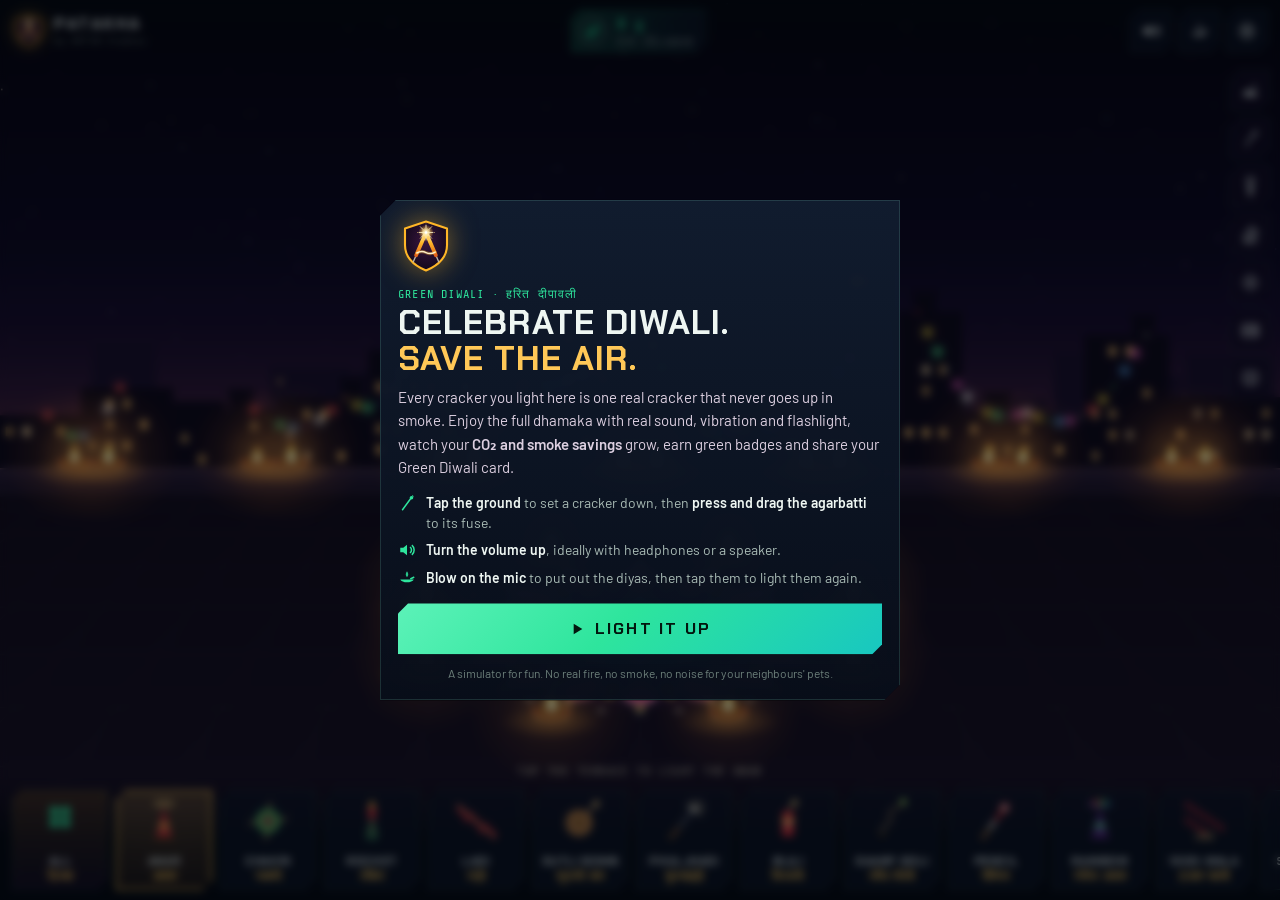
==== commit 710ea4d2: "Patakha 0.4.0: eco-first redesign, new diyas, rangoli and cracker art - Emerald + gold glass UI; "Ce" ====
--- a/index.html
+++ b/index.html
@@ -58,6 +58,7 @@
       <svg class="splash-mark"><use href="#mark"/></svg>
       <div class="splash-game">PATAKHA</div>
       <div class="splash-hi">पटाखा</div>
+      <div class="splash-tag"><svg><use href="#i-leaf"/></svg> Green Diwali · Zero smoke</div>
       <div class="splash-studio">by ARTIN <span>Studios</span></div>
     </div>
   </div>
@@ -75,7 +76,10 @@
       <svg class="brand-mark"><use href="#mark"/></svg>
       <div><b>PATAKHA</b><small>by ARTIN Studios</small></div>
     </div>
-    <button class="tally cut" id="btnImpact" title="Your green impact" aria-label="Your green impact"><b id="litCount">0</b> lit <span class="sep">·</span> <svg><use href="#i-leaf"/></svg> <span class="co2"><b id="co2Count">0 g</b><span class="smoke-txt"> CO₂ saved</span></span></button>
+    <button class="eco cut" id="btnImpact" aria-label="Your green impact: CO₂ and smoke saved">
+      <span class="ring"><svg viewBox="0 0 36 36" aria-hidden="true"><circle cx="18" cy="18" r="15" fill="none" stroke="rgba(255,255,255,0.12)" stroke-width="3.5"/><circle id="ecoArc" cx="18" cy="18" r="15" fill="none" stroke="#2ee59d" stroke-width="3.5" stroke-linecap="round" stroke-dasharray="94.25" stroke-dashoffset="94.25"/></svg><svg class="leaf" aria-hidden="true"><use href="#i-leaf"/></svg></span>
+      <span><b id="co2Count">0 g</b><small><span id="litCount">0</span> lit · CO₂ saved</small></span>
+    </button>
     <div class="hud-btns">
       <button class="icon-btn cut" id="btnMute" aria-label="Mute all sound" aria-pressed="false"><svg><use href="#i-sound"/></svg></button>
       <button class="icon-btn cut" id="btnDiya" aria-label="Blow out the diyas (microphone)" aria-pressed="false"><svg><use href="#i-diya"/></svg></button>
@@ -109,9 +113,9 @@
   <div class="sheet-wrap" id="welcome" hidden>
     <div class="sheet cut welcome">
       <svg class="welcome-mark"><use href="#mark"/></svg>
-      <p class="eyebrow">Shubh Deepavali · शुभ दीपावली</p>
-      <h2>All the <em>dhamaka</em>.<br/>None of the smoke.</h2>
-      <p class="lead">Anar, chakri, rockets, ladi and sutli bombs with sound made for each cracker. Your phone vibrates with every blast and the flashlight flashes with it.</p>
+      <p class="eyebrow">Green Diwali · हरित दीपावली</p>
+      <h2>Celebrate Diwali.<br/><em>Save the air.</em></h2>
+      <p class="lead">Every cracker you light here is one real cracker that never goes up in smoke. Enjoy the full dhamaka with real sound, vibration and flashlight, watch your <b>CO₂ and smoke savings</b> grow, earn green badges and share your Green Diwali card.</p>
       <ul class="feat">
         <li><svg><use href="#i-lighter"/></svg><span><b>Tap the ground</b> to set a cracker down, then <b>press and drag the agarbatti</b> to its fuse.</span></li>
         <li><svg><use href="#i-sound"/></svg><span><b>Turn the volume up</b>, ideally with headphones or a speaker.</span></li>
@@ -198,10 +202,13 @@
   <div class="sheet-wrap" id="impact" hidden>
     <div class="sheet cut" role="dialog" aria-labelledby="impTitle">
       <div class="sheet-head"><h3 id="impTitle">Your green Diwali</h3><button class="icon-btn sm cut" data-close aria-label="Close"><svg><use href="#i-close"/></svg></button></div>
-      <p class="lead">Every cracker you burst here is one real cracker that didn't go up in smoke. This is what you saved the air around you.</p>
       <div class="seg" id="impSeg"><button aria-pressed="true" data-k="tonight">Tonight</button><button aria-pressed="false" data-k="total">All time</button></div>
-      <div class="stats" id="impStats"></div>
+      <div class="impact-hero" id="impHero"></div>
+      <div class="equiv" id="impEquiv"></div>
+      <h4>Green badges</h4>
+      <div class="badges" id="impBadges"></div>
       <div class="impact-notes" id="impNotes"></div>
+      <button class="btn-primary cut" id="btnShareImpact"><svg><use href="#i-leaf"/></svg> <span>Share my Green Diwali</span></button>
       <p class="note">How we count: the smoke and PM2.5 figures for snake tablets, 1000-wala ladis, phuljhadis, chakris and anars were measured in a 2016 study by the Chest Research Foundation and the University of Pune. Figures for other crackers, CO₂ (about 1 g per gram of powder and paper burnt) and noise are our rough estimates, for awareness rather than science.</p>
     </div>
   </div>
@@ -274,6 +281,7 @@
     </div>
   </div>
 
+  <div class="milestone" id="milestone" role="status" aria-live="polite"><i></i><b></b><span></span></div>
   <div class="toast" id="toast" role="status" aria-live="polite"></div>
 
   <script type="module" src="js/app.js"></script>
--- a/css/app.css
+++ b/css/app.css
@@ -1,19 +1,24 @@
-/* Patakha — ARTIN Studios. Dark tactical panels with cut corners; one accent: marigold. */
+/* Patakha — ARTIN Studios. Frosted-glass panels with small cut corners.
+   Emerald = the green-Diwali highlight (eco, primary actions); gold = festive fire and Hindi. */
 :root {
-  --bg: #07040f;
-  --panel: rgba(19, 12, 32, 0.9);
-  --panel-2: #1b1129;
-  --line: rgba(255, 182, 39, 0.18);
-  --text: #f6ecdf;
-  --muted: #bcaec8;
-  --dim: #7f7090;
-  --acc: #ffb627;
-  --acc-2: #ff7a1a;
-  --acc-ink: #1d0f00;
-  --acc-soft: rgba(255, 182, 39, 0.13);
-  --pink: #ff3d7f;
-  --green: #53d88a;
-  --cut: 10px;
+  --bg: #050912;
+  --panel: rgba(12, 20, 36, 0.62);
+  --panel-solid: #0e1626;
+  --panel-2: #121c30;
+  --line: rgba(150, 255, 215, 0.14);
+  --text: #eef6f2;
+  --muted: #a9bbb5;
+  --dim: #6c7f7a;
+  --acc: #2ee59d;
+  --acc-2: #18c7c0;
+  --acc-ink: #02160e;
+  --acc-soft: rgba(46, 229, 157, 0.14);
+  --gold: #ffc857;
+  --gold-soft: rgba(255, 200, 87, 0.16);
+  --pink: #ff5c8a;
+  --green: #2ee59d;
+  --glass: blur(14px) saturate(150%);
+  --cut: 8px;
   --f-brand: 'Chakra Petch', 'Rajdhani', system-ui, sans-serif;
   --f-ui: 'Barlow', system-ui, -apple-system, 'Segoe UI', sans-serif;
   --f-mono: 'Share Tech Mono', ui-monospace, monospace;
@@ -70,7 +75,7 @@
 }
 .icon-btn svg { width: 20px; height: 20px; }
 .icon-btn:active { transform: scale(0.93); }
-.icon-btn[aria-pressed='true'] { background: var(--acc); color: var(--acc-ink); box-shadow: 0 0 18px rgba(255, 182, 39, 0.45); }
+.icon-btn[aria-pressed='true'] { background: var(--acc); color: var(--acc-ink); box-shadow: 0 0 18px rgba(46, 229, 157, 0.45); }
 .icon-btn.sm { width: 34px; height: 34px; --cut: 6px; }
 .icon-btn.sm svg { width: 16px; height: 16px; }
 
@@ -104,9 +109,9 @@
 }
 .cr svg.art { width: 40px; height: 40px; }
 .cr .nm { font-family: var(--f-brand); font-weight: 700; font-size: 11.5px; letter-spacing: 0.05em; text-transform: uppercase; line-height: 1.1; white-space: nowrap; }
-.cr .hi { font-family: var(--f-hi); font-size: 12px; color: var(--acc); line-height: 1.2; }
+.cr .hi { font-family: var(--f-hi); font-size: 12px; color: var(--gold); line-height: 1.2; }
 .cr:active { transform: scale(0.95); }
-.cr[aria-pressed='true'] { background: linear-gradient(180deg, rgba(255, 182, 39, 0.22), rgba(255, 122, 26, 0.12)); box-shadow: inset 0 0 0 1.5px var(--acc), 0 0 22px rgba(255, 182, 39, 0.25); }
+.cr[aria-pressed='true'] { background: linear-gradient(180deg, rgba(255, 200, 87, 0.26), rgba(255, 140, 60, 0.1)); box-shadow: inset 0 0 0 1.5px var(--gold), 0 0 24px rgba(255, 200, 87, 0.3); }
 .cr .lock { position: absolute; top: 5px; right: 6px; width: 15px; height: 15px; color: var(--acc); }
 .cr .timer { position: absolute; top: 4px; left: 6px; font-family: var(--f-mono); font-size: 9.5px; color: var(--green); }
 .cr.locked svg.art { opacity: 0.55; filter: saturate(0.6); }
@@ -118,7 +123,8 @@
 }
 .sheet {
   --cut: 16px; width: min(520px, 100%); max-height: 100%; overflow-y: auto; padding: 18px 18px 20px; touch-action: pan-y;
-  background: linear-gradient(180deg, #1a1029, #110a1c); box-shadow: inset 0 0 0 1px var(--line);
+  background: linear-gradient(180deg, rgba(18, 30, 50, 0.92), rgba(8, 14, 26, 0.95)); box-shadow: inset 0 0 0 1px var(--line), 0 24px 60px rgba(0, 0, 0, 0.5);
+  backdrop-filter: var(--glass); -webkit-backdrop-filter: var(--glass);
   user-select: text; -webkit-user-select: text;
 }
 .sheet-head { display: flex; align-items: center; justify-content: space-between; margin-bottom: 10px; }
@@ -143,7 +149,7 @@
 
 .btn-primary {
   --cut: 10px; display: flex; align-items: center; justify-content: center; gap: 10px; width: 100%; border: 0; padding: 15px 18px; margin-top: 16px;
-  background: linear-gradient(180deg, #ffc84a, var(--acc) 50%, #f29a12); color: var(--acc-ink);
+  background: linear-gradient(135deg, #5cf2b8, var(--acc) 45%, var(--acc-2)); color: var(--acc-ink); box-shadow: 0 8px 26px rgba(46, 229, 157, 0.28);
   font-family: var(--f-brand); font-weight: 700; font-size: 16px; letter-spacing: 0.14em; text-transform: uppercase;
 }
 .btn-primary svg { width: 16px; height: 16px; }
@@ -178,7 +184,7 @@
 .feat b { color: var(--text); font-weight: 600; }
 .fine { color: var(--dim); font-size: 12px; margin: 12px 0 0; text-align: center; }
 
-.unlock .un-art { display: grid; place-items: center; height: 110px; background: radial-gradient(ellipse at 50% 70%, rgba(255, 182, 39, 0.16), transparent 65%); }
+.unlock .un-art { display: grid; place-items: center; height: 110px; background: radial-gradient(ellipse at 50% 70%, rgba(46, 229, 157, 0.16), transparent 65%); }
 .unlock .un-art svg { width: 84px; height: 84px; }
 .unlock .un-art .hi { font-family: var(--f-hi); color: var(--acc); font-size: 18px; }
 
@@ -199,8 +205,8 @@
 .rail .icon-btn svg { width: 19px; height: 19px; }
 #btnMute[aria-pressed='true'] { background: var(--pink); color: #fff; box-shadow: 0 0 18px rgba(255, 61, 127, 0.5); }
 #btnShow[aria-pressed='true'] { animation: pulse 1.2s infinite; }
-@keyframes pulse { 50% { box-shadow: 0 0 26px rgba(255, 182, 39, 0.8); } }
-.mic-pill.hot { box-shadow: inset 0 0 0 1px var(--acc), 0 0 18px rgba(255, 182, 39, 0.35); color: var(--text); }
+@keyframes pulse { 50% { box-shadow: 0 0 26px rgba(46, 229, 157, 0.8); } }
+.mic-pill.hot { box-shadow: inset 0 0 0 1px var(--acc), 0 0 18px rgba(46, 229, 157, 0.35); color: var(--text); }
 
 /* ============================================================ THEMES */
 .themes { display: grid; grid-template-columns: repeat(4, 1fr); gap: 8px; }
@@ -276,7 +282,7 @@
 /* ============================================================ SPLASH */
 .splash {
   position: fixed; inset: 0; z-index: 100; display: grid; place-items: center;
-  background: radial-gradient(ellipse at 50% 45%, #2a0f33 0%, #0b0614 55%, #05030a 100%); transition: opacity 0.25s;
+  background: radial-gradient(ellipse at 50% 40%, #13324a 0%, #081525 50%, #03070d 100%); transition: opacity 0.25s;
 }
 .splash.out { opacity: 0; pointer-events: none; }
 .splash-in { display: grid; justify-items: center; gap: 4px; }
@@ -338,3 +344,80 @@
   .cr { width: 96px; height: 100px; }
   .cr svg.art { width: 46px; height: 46px; }
 }
+
+/* ============================================================ v0.4: glass + eco */
+.icon-btn, .tally, .cr, .mic-pill, .rail .icon-btn { backdrop-filter: var(--glass); -webkit-backdrop-filter: var(--glass); }
+.icon-btn { background: var(--panel); }
+.tray { background: linear-gradient(0deg, rgba(3, 7, 14, 0.94) 50%, transparent); }
+.cr { background: rgba(14, 22, 38, 0.66); }
+.hud { background: linear-gradient(180deg, rgba(3, 7, 14, 0.78), transparent); }
+.sheet-wrap { background: rgba(2, 6, 12, 0.55); }
+.row, .product, .theme, .stat, .bx { background: rgba(10, 18, 32, 0.8); }
+.eyebrow, .sheet h4 { color: var(--acc); }
+.welcome h2 em { color: var(--gold); }
+.countdown { background: linear-gradient(90deg, rgba(255, 200, 87, 0.16), rgba(46, 229, 157, 0.12)); }
+.countdown b, .days td:first-child, .about-diwali summary { color: var(--gold); }
+.splash-hi, .fg-hi, .bx .hi, .man-art .hi, .unlock .un-art .hi { color: var(--gold); }
+.splash-tag { font-family: var(--f-brand); font-weight: 600; font-size: 13px; letter-spacing: 0.22em; text-transform: uppercase; color: var(--acc); opacity: 0; animation: rise 0.28s 0.36s ease-out forwards; display: flex; align-items: center; gap: 6px; }
+.splash-tag svg { width: 13px; height: 13px; }
+
+/* eco meter in the top bar */
+.eco {
+  --cut: 8px; display: flex; align-items: center; gap: 8px; padding: 5px 12px 5px 6px; border: 0; cursor: pointer;
+  background: linear-gradient(90deg, rgba(46, 229, 157, 0.2), rgba(12, 20, 36, 0.7)); box-shadow: inset 0 0 0 1px rgba(46, 229, 157, 0.35);
+  backdrop-filter: var(--glass); -webkit-backdrop-filter: var(--glass); color: var(--text); text-align: left;
+}
+.eco .ring { position: relative; width: 32px; height: 32px; flex: none; }
+.eco .ring svg { position: absolute; inset: 0; width: 32px; height: 32px; transform: rotate(-90deg); }
+.eco .ring .leaf { position: absolute; inset: 8px; width: 16px; height: 16px; transform: none; color: var(--acc); }
+.eco b { display: block; font-family: var(--f-mono); font-weight: 400; font-size: 16px; color: var(--acc); line-height: 1; }
+.eco small { display: block; font-size: 10.5px; color: var(--muted); letter-spacing: 0.04em; margin-top: 2px; white-space: nowrap; }
+.eco.pulse { animation: ecoPulse 0.6s ease-out; }
+@keyframes ecoPulse { 30% { box-shadow: inset 0 0 0 1px var(--acc), 0 0 26px rgba(46, 229, 157, 0.6); } }
+.plus {
+  position: fixed; z-index: 9; pointer-events: none; font-family: var(--f-mono); font-size: 14px; color: var(--acc);
+  text-shadow: 0 0 10px rgba(46, 229, 157, 0.8), 0 1px 3px #000; white-space: nowrap; transform: translate(-50%, 0);
+}
+.plus svg { width: 11px; height: 11px; vertical-align: -1px; }
+
+/* impact sheet */
+.impact-hero { display: grid; grid-template-columns: auto 1fr; gap: 16px; align-items: center; margin: 6px 0 4px; }
+.impact-hero .big-ring { position: relative; width: 110px; height: 110px; }
+.impact-hero .big-ring svg { width: 110px; height: 110px; transform: rotate(-90deg); }
+.impact-hero .big-ring div { position: absolute; inset: 0; display: grid; place-content: center; text-align: center; }
+.impact-hero .big-ring b { font-family: var(--f-mono); font-weight: 400; font-size: 24px; color: var(--acc); }
+.impact-hero .big-ring span { font-size: 11px; color: var(--muted); }
+.impact-hero h4 { margin: 0 0 4px; }
+.impact-hero p { margin: 0; color: #d6e6e0; font-size: 14.5px; line-height: 1.5; }
+.equiv { display: grid; grid-template-columns: repeat(2, 1fr); gap: 8px; margin-top: 12px; }
+.equiv div { --cut: 8px; display: grid; grid-template-columns: 30px 1fr; gap: 8px; align-items: center; padding: 10px; background: rgba(10, 18, 32, 0.8); box-shadow: inset 0 0 0 1px var(--line); clip-path: polygon(8px 0, 100% 0, 100% calc(100% - 8px), calc(100% - 8px) 100%, 0 100%, 0 8px); }
+.equiv i { font-style: normal; font-size: 22px; text-align: center; }
+.equiv b { display: block; font-family: var(--f-mono); font-weight: 400; color: var(--text); font-size: 17px; }
+.equiv span { font-size: 12px; color: var(--muted); line-height: 1.3; }
+.badges { display: grid; grid-template-columns: repeat(auto-fill, minmax(96px, 1fr)); gap: 8px; }
+.badge { text-align: center; padding: 10px 6px; background: rgba(10, 18, 32, 0.8); box-shadow: inset 0 0 0 1px var(--line); clip-path: polygon(8px 0, 100% 0, 100% calc(100% - 8px), calc(100% - 8px) 100%, 0 100%, 0 8px); }
+.badge i { display: block; font-style: normal; font-size: 26px; filter: grayscale(1) opacity(0.35); }
+.badge b { display: block; font-family: var(--f-brand); font-size: 11.5px; letter-spacing: 0.04em; text-transform: uppercase; margin-top: 4px; color: var(--dim); }
+.badge span { font-size: 11px; color: var(--dim); }
+.badge.got { box-shadow: inset 0 0 0 1.5px var(--acc), 0 0 18px rgba(46, 229, 157, 0.2); }
+.badge.got i { filter: none; }
+.badge.got b { color: var(--acc); }
+.milestone {
+  position: fixed; z-index: 45; left: 50%; top: 22%; transform: translate(-50%, -10px) scale(0.92); opacity: 0; pointer-events: none;
+  padding: 16px 22px; text-align: center; background: linear-gradient(135deg, rgba(10, 40, 30, 0.92), rgba(8, 20, 34, 0.92));
+  box-shadow: inset 0 0 0 1.5px var(--acc), 0 0 40px rgba(46, 229, 157, 0.35); backdrop-filter: var(--glass); -webkit-backdrop-filter: var(--glass);
+  clip-path: polygon(12px 0, 100% 0, 100% calc(100% - 12px), calc(100% - 12px) 100%, 0 100%, 0 12px); transition: opacity 0.3s, transform 0.3s;
+}
+.milestone.show { opacity: 1; transform: translate(-50%, 0) scale(1); }
+.milestone i { font-style: normal; font-size: 40px; display: block; }
+.milestone b { display: block; font-family: var(--f-brand); letter-spacing: 0.1em; text-transform: uppercase; color: var(--acc); font-size: 16px; margin-top: 4px; }
+.milestone span { color: #d6e6e0; font-size: 13.5px; }
+.theme i { background-size: cover !important; background-position: center 38% !important; }
+.theme.thumb i { height: 54px; }
+@media (max-height: 500px) {
+  .eco { padding: 3px 10px 3px 4px; }
+  .eco .ring, .eco .ring svg { width: 26px; height: 26px; }
+  .eco .ring .leaf { inset: 6px; width: 14px; height: 14px; }
+  .theme.thumb i { height: 34px; }
+}
+@media (max-width: 420px) { .eco small { display: none; } .eco b { font-size: 14px; } }
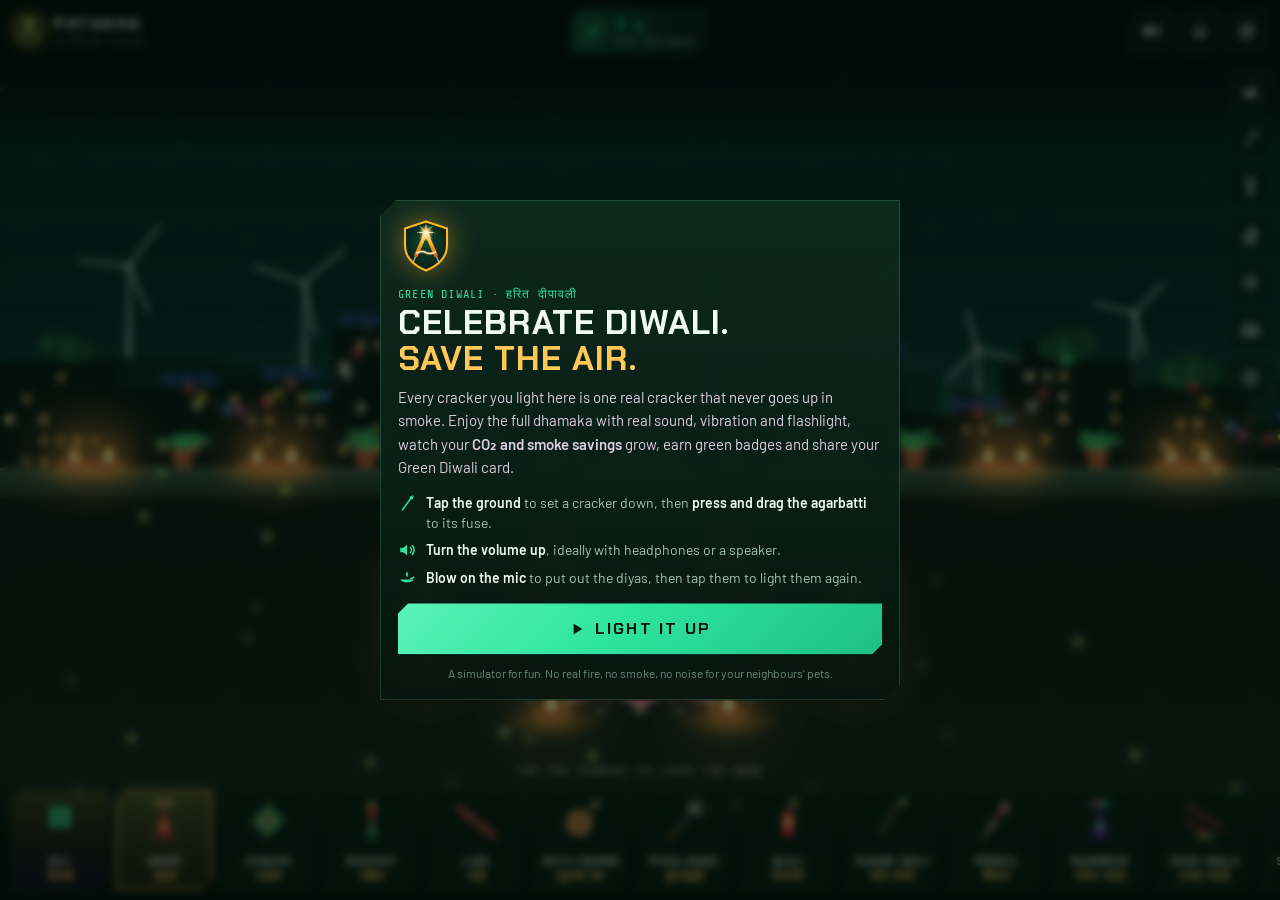
==== commit 9466c21c: "Patakha 0.5.0: Green City background and a greener look - New default background: teal-green night, " ====
--- a/index.html
+++ b/index.html
@@ -5,7 +5,7 @@
   <meta name="viewport" content="width=device-width, initial-scale=1, viewport-fit=cover, user-scalable=no" />
   <title>Patakha — Diwali Crackers Simulator · ARTIN Studios</title>
   <meta name="description" content="Patakha by ARTIN Studios: burst anar, chakri, rockets, ladi and sutli bombs with realistic sound, vibration and flashlight. Blow out the diyas with your breath. All the dhamaka, none of the smoke." />
-  <meta name="theme-color" content="#07040f" />
+  <meta name="theme-color" content="#03100b" />
   <link rel="manifest" href="manifest.webmanifest" />
   <link rel="icon" href="icons/icon.svg" type="image/svg+xml" />
   <link rel="apple-touch-icon" href="icons/icon-192.png" />
@@ -22,7 +22,7 @@
     <defs>
       <linearGradient id="mk-coat" x1="0" y1="1" x2="0" y2="0"><stop offset="0" stop-color="#e2611c"/><stop offset=".6" stop-color="#ffb627"/><stop offset="1" stop-color="#ffe7a0"/></linearGradient>
       <radialGradient id="mk-glow" cx=".5" cy=".5" r=".5"><stop offset="0" stop-color="#fff6d8"/><stop offset=".35" stop-color="#ffd36b" stop-opacity=".8"/><stop offset="1" stop-color="#ffb627" stop-opacity="0"/></radialGradient>
-      <radialGradient id="mk-bg" cx=".5" cy=".42" r=".7"><stop offset="0" stop-color="#3a1640"/><stop offset="1" stop-color="#0b0614"/></radialGradient>
+      <radialGradient id="mk-bg" cx=".5" cy=".42" r=".7"><stop offset="0" stop-color="#0f4a33"/><stop offset="1" stop-color="#04150e"/></radialGradient>
       <symbol id="mark" viewBox="0 0 64 64">
         <path d="M32 4 L56 12 V31 C56 45 46 54 32 60 C18 54 8 45 8 31 V12 Z" fill="url(#mk-bg)"/>
         <path class="m-shield" pathLength="1" d="M32 4 L56 12 V31 C56 45 46 54 32 60 C18 54 8 45 8 31 V12 Z" fill="none" stroke="#ffb627" stroke-width="2.4" stroke-linejoin="round"/>
--- a/css/app.css
+++ b/css/app.css
@@ -1,16 +1,16 @@
 /* Patakha — ARTIN Studios. Frosted-glass panels with small cut corners.
    Emerald = the green-Diwali highlight (eco, primary actions); gold = festive fire and Hindi. */
 :root {
-  --bg: #050912;
-  --panel: rgba(12, 20, 36, 0.62);
-  --panel-solid: #0e1626;
-  --panel-2: #121c30;
-  --line: rgba(150, 255, 215, 0.14);
-  --text: #eef6f2;
-  --muted: #a9bbb5;
-  --dim: #6c7f7a;
+  --bg: #03100b;
+  --panel: rgba(8, 30, 22, 0.62);
+  --panel-solid: #0b2219;
+  --panel-2: #0f2a1f;
+  --line: rgba(140, 255, 190, 0.17);
+  --text: #effaf3;
+  --muted: #a6c4b6;
+  --dim: #6b8a7c;
   --acc: #2ee59d;
-  --acc-2: #18c7c0;
+  --acc-2: #1fbf86;
   --acc-ink: #02160e;
   --acc-soft: rgba(46, 229, 157, 0.14);
   --gold: #ffc857;
@@ -84,7 +84,7 @@
   display: flex; align-items: center; gap: 10px; padding: 8px 14px; background: var(--panel); box-shadow: inset 0 0 0 1px var(--line);
   font-size: 13px; color: var(--muted); white-space: nowrap;
 }
-.meter { display: block; width: 70px; height: 6px; background: #2a1d3a; position: relative; overflow: hidden; }
+.meter { display: block; width: 70px; height: 6px; background: #183528; position: relative; overflow: hidden; }
 .meter i { position: absolute; inset: 0 auto 0 0; width: 0; background: linear-gradient(90deg, var(--acc), var(--pink)); transition: width 0.08s; }
 
 .hint {
@@ -123,7 +123,7 @@
 }
 .sheet {
   --cut: 16px; width: min(520px, 100%); max-height: 100%; overflow-y: auto; padding: 18px 18px 20px; touch-action: pan-y;
-  background: linear-gradient(180deg, rgba(18, 30, 50, 0.92), rgba(8, 14, 26, 0.95)); box-shadow: inset 0 0 0 1px var(--line), 0 24px 60px rgba(0, 0, 0, 0.5);
+  background: linear-gradient(180deg, rgba(14, 44, 32, 0.92), rgba(6, 22, 15, 0.95)); box-shadow: inset 0 0 0 1px var(--line), 0 24px 60px rgba(0, 0, 0, 0.5);
   backdrop-filter: var(--glass); -webkit-backdrop-filter: var(--glass);
   user-select: text; -webkit-user-select: text;
 }
@@ -132,9 +132,9 @@
 .sheet h4 { margin: 18px 0 8px; font-family: var(--f-brand); font-weight: 600; letter-spacing: 0.12em; text-transform: uppercase; font-size: 13px; color: var(--acc); display: flex; align-items: center; gap: 8px; }
 .sheet h4 svg { width: 15px; height: 15px; color: var(--green); }
 .rows { display: grid; gap: 2px; background: var(--line); box-shadow: inset 0 0 0 1px var(--line); }
-.row { display: flex; align-items: center; justify-content: space-between; gap: 14px; padding: 12px 14px; background: #150d22; font-size: 15px; }
+.row { display: flex; align-items: center; justify-content: space-between; gap: 14px; padding: 12px 14px; background: #0b241a; font-size: 15px; }
 .row input[type='range'] { width: 46%; accent-color: var(--acc); }
-.sw { appearance: none; -webkit-appearance: none; width: 44px; height: 24px; background: #2c1f3d; position: relative; cursor: pointer; flex: none; margin: 0;
+.sw { appearance: none; -webkit-appearance: none; width: 44px; height: 24px; background: #1c3a2c; position: relative; cursor: pointer; flex: none; margin: 0;
   clip-path: polygon(6px 0, 100% 0, 100% calc(100% - 6px), calc(100% - 6px) 100%, 0 100%, 0 6px); transition: background 0.15s; }
 .sw::after { content: ''; position: absolute; top: 4px; left: 4px; width: 16px; height: 16px; background: var(--muted); transition: transform 0.15s, background 0.15s; }
 .sw:checked { background: var(--acc-soft); box-shadow: inset 0 0 0 1px var(--acc); }
@@ -163,7 +163,7 @@
 .btn-ghost:disabled { opacity: 0.55; cursor: default; }
 
 .products { display: grid; gap: 8px; }
-.product { --cut: 10px; display: grid; grid-template-columns: 1fr auto; align-items: center; gap: 10px; padding: 12px 14px; background: #150d22; box-shadow: inset 0 0 0 1px var(--line); }
+.product { --cut: 10px; display: grid; grid-template-columns: 1fr auto; align-items: center; gap: 10px; padding: 12px 14px; background: #0b241a; box-shadow: inset 0 0 0 1px var(--line); }
 .product.best { box-shadow: inset 0 0 0 1.5px var(--acc); }
 .product b { font-family: var(--f-brand); letter-spacing: 0.08em; text-transform: uppercase; font-size: 14px; }
 .product p { margin: 3px 0 0; color: var(--muted); font-size: 13px; line-height: 1.4; }
@@ -190,7 +190,7 @@
 
 .toast {
   --cut: 8px; position: fixed; z-index: 40; left: 50%; bottom: calc(var(--tray-h) + 44px); transform: translate(-50%, 20px); opacity: 0;
-  padding: 10px 16px; background: #24163a; box-shadow: inset 0 0 0 1px var(--acc); font-size: 14px; max-width: min(90vw, 460px); text-align: center;
+  padding: 10px 16px; background: #0f3324; box-shadow: inset 0 0 0 1px var(--acc); font-size: 14px; max-width: min(90vw, 460px); text-align: center;
   transition: opacity 0.2s, transform 0.2s; pointer-events: none;
 }
 .toast.show { opacity: 1; transform: translate(-50%, 0); }
@@ -201,7 +201,7 @@
   position: fixed; z-index: 10; right: calc(10px + var(--safe-r)); top: calc(70px + var(--safe-t));
   display: grid; gap: 8px;
 }
-.rail .icon-btn { width: 40px; height: 40px; background: rgba(19, 12, 32, 0.72); }
+.rail .icon-btn { width: 40px; height: 40px; background: rgba(8, 30, 22, 0.72); }
 .rail .icon-btn svg { width: 19px; height: 19px; }
 #btnMute[aria-pressed='true'] { background: var(--pink); color: #fff; box-shadow: 0 0 18px rgba(255, 61, 127, 0.5); }
 #btnShow[aria-pressed='true'] { animation: pulse 1.2s infinite; }
@@ -211,7 +211,7 @@
 /* ============================================================ THEMES */
 .themes { display: grid; grid-template-columns: repeat(4, 1fr); gap: 8px; }
 .theme {
-  --cut: 8px; border: 0; padding: 0 0 7px; background: #150d22; box-shadow: inset 0 0 0 1px var(--line);
+  --cut: 8px; border: 0; padding: 0 0 7px; background: #0b241a; box-shadow: inset 0 0 0 1px var(--line);
   display: grid; gap: 5px; text-align: center; font-size: 12px; color: var(--muted);
 }
 .theme i { display: block; height: 46px; }
@@ -220,7 +220,7 @@
 
 /* ============================================================ GREETING CARD */
 .card-preview { display: block; width: min(100%, 300px); height: auto; aspect-ratio: 4 / 5; margin: 0 auto 10px; box-shadow: 0 0 0 1px var(--line); background: #05030b; }
-.card-name input { flex: 1; min-width: 0; background: #0d0817; border: 1px solid var(--line); color: var(--text); font: inherit; padding: 8px 10px; user-select: text; -webkit-user-select: text; }
+.card-name input { flex: 1; min-width: 0; background: #06180f; border: 1px solid var(--line); color: var(--text); font: inherit; padding: 8px 10px; user-select: text; -webkit-user-select: text; }
 .card-name input:focus { outline: none; border-color: var(--acc); }
 
 
@@ -230,7 +230,7 @@
 .row small { display: block; color: var(--dim); font-size: 12px; margin-top: 2px; }
 .theme-bar {
   position: fixed; z-index: 11; left: 0; right: 0; bottom: var(--tray-h); display: flex; align-items: center; gap: 8px;
-  padding: 8px calc(10px + var(--safe-r)) 8px calc(10px + var(--safe-l)); background: rgba(10, 6, 18, 0.9); box-shadow: 0 -1px 0 var(--line);
+  padding: 8px calc(10px + var(--safe-r)) 8px calc(10px + var(--safe-l)); background: rgba(3, 18, 12, 0.92); box-shadow: 0 -1px 0 var(--line);
 }
 .themes.strip { display: flex; overflow-x: auto; scrollbar-width: none; flex: 1; touch-action: pan-x; }
 .themes.strip::-webkit-scrollbar { display: none; }
@@ -240,7 +240,7 @@
 .seg button { flex: 1; border: 0; background: none; padding: 9px; font-family: var(--f-brand); font-weight: 600; letter-spacing: 0.08em; text-transform: uppercase; font-size: 12px; color: var(--muted); }
 .seg button[aria-pressed='true'] { background: var(--acc-soft); color: var(--acc); box-shadow: inset 0 -2px 0 var(--acc); }
 .stats { display: grid; grid-template-columns: 1fr 1fr; gap: 2px; background: var(--line); box-shadow: inset 0 0 0 1px var(--line); }
-.stat { background: #150d22; padding: 12px; }
+.stat { background: #0b241a; padding: 12px; }
 .stat b { display: block; font-family: var(--f-mono); font-weight: 400; font-size: 24px; color: var(--green); line-height: 1.1; }
 .stat span { font-size: 12.5px; color: var(--muted); line-height: 1.35; display: block; margin-top: 4px; }
 .impact-notes p { color: #dccfe0; font-size: 14px; line-height: 1.5; margin: 12px 0 0; }
@@ -260,7 +260,7 @@
 .wide-sheet { width: min(720px, 100%); }
 .box-cat h4 { margin-top: 14px; }
 .box-grid { display: grid; grid-template-columns: repeat(auto-fill, minmax(140px, 1fr)); gap: 8px; }
-.bx { --cut: 9px; position: relative; border: 0; display: grid; grid-template-columns: 44px 1fr; gap: 8px; align-items: center; text-align: left; padding: 8px 30px 8px 8px; background: #150d22; box-shadow: inset 0 0 0 1px var(--line); clip-path: polygon(9px 0, 100% 0, 100% calc(100% - 9px), calc(100% - 9px) 100%, 0 100%, 0 9px); }
+.bx { --cut: 9px; position: relative; border: 0; display: grid; grid-template-columns: 44px 1fr; gap: 8px; align-items: center; text-align: left; padding: 8px 30px 8px 8px; background: #0b241a; box-shadow: inset 0 0 0 1px var(--line); clip-path: polygon(9px 0, 100% 0, 100% calc(100% - 9px), calc(100% - 9px) 100%, 0 100%, 0 9px); }
 .bx[aria-pressed='true'] { box-shadow: inset 0 0 0 1.5px var(--acc); background: var(--acc-soft); }
 .bx svg.art { width: 44px; height: 44px; }
 .bx b { display: block; font-family: var(--f-brand); font-size: 13px; letter-spacing: 0.05em; text-transform: uppercase; }
@@ -276,13 +276,13 @@
 .tray .cr.box-btn { background: linear-gradient(180deg, rgba(255,182,39,0.18), rgba(19,12,32,0.9)); }
 .tray .cr.box-btn svg { width: 30px; height: 30px; color: var(--acc); margin: 6px auto 0; }
 .card-styles { display: flex; gap: 6px; overflow-x: auto; scrollbar-width: none; margin-bottom: 10px; }
-.card-styles button { --cut: 7px; flex: none; border: 0; padding: 8px 12px; background: #150d22; box-shadow: inset 0 0 0 1px var(--line); font-family: var(--f-brand); font-weight: 600; font-size: 12px; letter-spacing: 0.06em; text-transform: uppercase; color: var(--muted); clip-path: polygon(7px 0, 100% 0, 100% calc(100% - 7px), calc(100% - 7px) 100%, 0 100%, 0 7px); }
+.card-styles button { --cut: 7px; flex: none; border: 0; padding: 8px 12px; background: #0b241a; box-shadow: inset 0 0 0 1px var(--line); font-family: var(--f-brand); font-weight: 600; font-size: 12px; letter-spacing: 0.06em; text-transform: uppercase; color: var(--muted); clip-path: polygon(7px 0, 100% 0, 100% calc(100% - 7px), calc(100% - 7px) 100%, 0 100%, 0 7px); }
 .card-styles button[aria-pressed='true'] { color: var(--acc); box-shadow: inset 0 0 0 1.5px var(--acc); }
 
 /* ============================================================ SPLASH */
 .splash {
   position: fixed; inset: 0; z-index: 100; display: grid; place-items: center;
-  background: radial-gradient(ellipse at 50% 40%, #13324a 0%, #081525 50%, #03070d 100%); transition: opacity 0.25s;
+  background: radial-gradient(ellipse at 50% 40%, #145a3e 0%, #07261a 50%, #020c08 100%); transition: opacity 0.25s;
 }
 .splash.out { opacity: 0; pointer-events: none; }
 .splash-in { display: grid; justify-items: center; gap: 4px; }
@@ -348,11 +348,11 @@
 /* ============================================================ v0.4: glass + eco */
 .icon-btn, .tally, .cr, .mic-pill, .rail .icon-btn { backdrop-filter: var(--glass); -webkit-backdrop-filter: var(--glass); }
 .icon-btn { background: var(--panel); }
-.tray { background: linear-gradient(0deg, rgba(3, 7, 14, 0.94) 50%, transparent); }
-.cr { background: rgba(14, 22, 38, 0.66); }
-.hud { background: linear-gradient(180deg, rgba(3, 7, 14, 0.78), transparent); }
-.sheet-wrap { background: rgba(2, 6, 12, 0.55); }
-.row, .product, .theme, .stat, .bx { background: rgba(10, 18, 32, 0.8); }
+.tray { background: linear-gradient(0deg, rgba(2, 14, 9, 0.94) 50%, transparent); }
+.cr { background: rgba(10, 34, 24, 0.66); }
+.hud { background: linear-gradient(180deg, rgba(2, 14, 9, 0.78), transparent); }
+.sheet-wrap { background: rgba(1, 10, 6, 0.55); }
+.row, .product, .theme, .stat, .bx { background: rgba(8, 30, 21, 0.8); }
 .eyebrow, .sheet h4 { color: var(--acc); }
 .welcome h2 em { color: var(--gold); }
 .countdown { background: linear-gradient(90deg, rgba(255, 200, 87, 0.16), rgba(46, 229, 157, 0.12)); }
@@ -364,7 +364,7 @@
 /* eco meter in the top bar */
 .eco {
   --cut: 8px; display: flex; align-items: center; gap: 8px; padding: 5px 12px 5px 6px; border: 0; cursor: pointer;
-  background: linear-gradient(90deg, rgba(46, 229, 157, 0.2), rgba(12, 20, 36, 0.7)); box-shadow: inset 0 0 0 1px rgba(46, 229, 157, 0.35);
+  background: linear-gradient(90deg, rgba(46, 229, 157, 0.24), rgba(8, 30, 22, 0.72)); box-shadow: inset 0 0 0 1px rgba(46, 229, 157, 0.35);
   backdrop-filter: var(--glass); -webkit-backdrop-filter: var(--glass); color: var(--text); text-align: left;
 }
 .eco .ring { position: relative; width: 32px; height: 32px; flex: none; }
@@ -390,12 +390,12 @@
 .impact-hero h4 { margin: 0 0 4px; }
 .impact-hero p { margin: 0; color: #d6e6e0; font-size: 14.5px; line-height: 1.5; }
 .equiv { display: grid; grid-template-columns: repeat(2, 1fr); gap: 8px; margin-top: 12px; }
-.equiv div { --cut: 8px; display: grid; grid-template-columns: 30px 1fr; gap: 8px; align-items: center; padding: 10px; background: rgba(10, 18, 32, 0.8); box-shadow: inset 0 0 0 1px var(--line); clip-path: polygon(8px 0, 100% 0, 100% calc(100% - 8px), calc(100% - 8px) 100%, 0 100%, 0 8px); }
+.equiv div { --cut: 8px; display: grid; grid-template-columns: 30px 1fr; gap: 8px; align-items: center; padding: 10px; background: rgba(8, 30, 21, 0.8); box-shadow: inset 0 0 0 1px var(--line); clip-path: polygon(8px 0, 100% 0, 100% calc(100% - 8px), calc(100% - 8px) 100%, 0 100%, 0 8px); }
 .equiv i { font-style: normal; font-size: 22px; text-align: center; }
 .equiv b { display: block; font-family: var(--f-mono); font-weight: 400; color: var(--text); font-size: 17px; }
 .equiv span { font-size: 12px; color: var(--muted); line-height: 1.3; }
 .badges { display: grid; grid-template-columns: repeat(auto-fill, minmax(96px, 1fr)); gap: 8px; }
-.badge { text-align: center; padding: 10px 6px; background: rgba(10, 18, 32, 0.8); box-shadow: inset 0 0 0 1px var(--line); clip-path: polygon(8px 0, 100% 0, 100% calc(100% - 8px), calc(100% - 8px) 100%, 0 100%, 0 8px); }
+.badge { text-align: center; padding: 10px 6px; background: rgba(8, 30, 21, 0.8); box-shadow: inset 0 0 0 1px var(--line); clip-path: polygon(8px 0, 100% 0, 100% calc(100% - 8px), calc(100% - 8px) 100%, 0 100%, 0 8px); }
 .badge i { display: block; font-style: normal; font-size: 26px; filter: grayscale(1) opacity(0.35); }
 .badge b { display: block; font-family: var(--f-brand); font-size: 11.5px; letter-spacing: 0.04em; text-transform: uppercase; margin-top: 4px; color: var(--dim); }
 .badge span { font-size: 11px; color: var(--dim); }
@@ -404,7 +404,7 @@
 .badge.got b { color: var(--acc); }
 .milestone {
   position: fixed; z-index: 45; left: 50%; top: 22%; transform: translate(-50%, -10px) scale(0.92); opacity: 0; pointer-events: none;
-  padding: 16px 22px; text-align: center; background: linear-gradient(135deg, rgba(10, 40, 30, 0.92), rgba(8, 20, 34, 0.92));
+  padding: 16px 22px; text-align: center; background: linear-gradient(135deg, rgba(10, 52, 36, 0.94), rgba(6, 26, 18, 0.94));
   box-shadow: inset 0 0 0 1.5px var(--acc), 0 0 40px rgba(46, 229, 157, 0.35); backdrop-filter: var(--glass); -webkit-backdrop-filter: var(--glass);
   clip-path: polygon(12px 0, 100% 0, 100% calc(100% - 12px), calc(100% - 12px) 100%, 0 100%, 0 12px); transition: opacity 0.3s, transform 0.3s;
 }
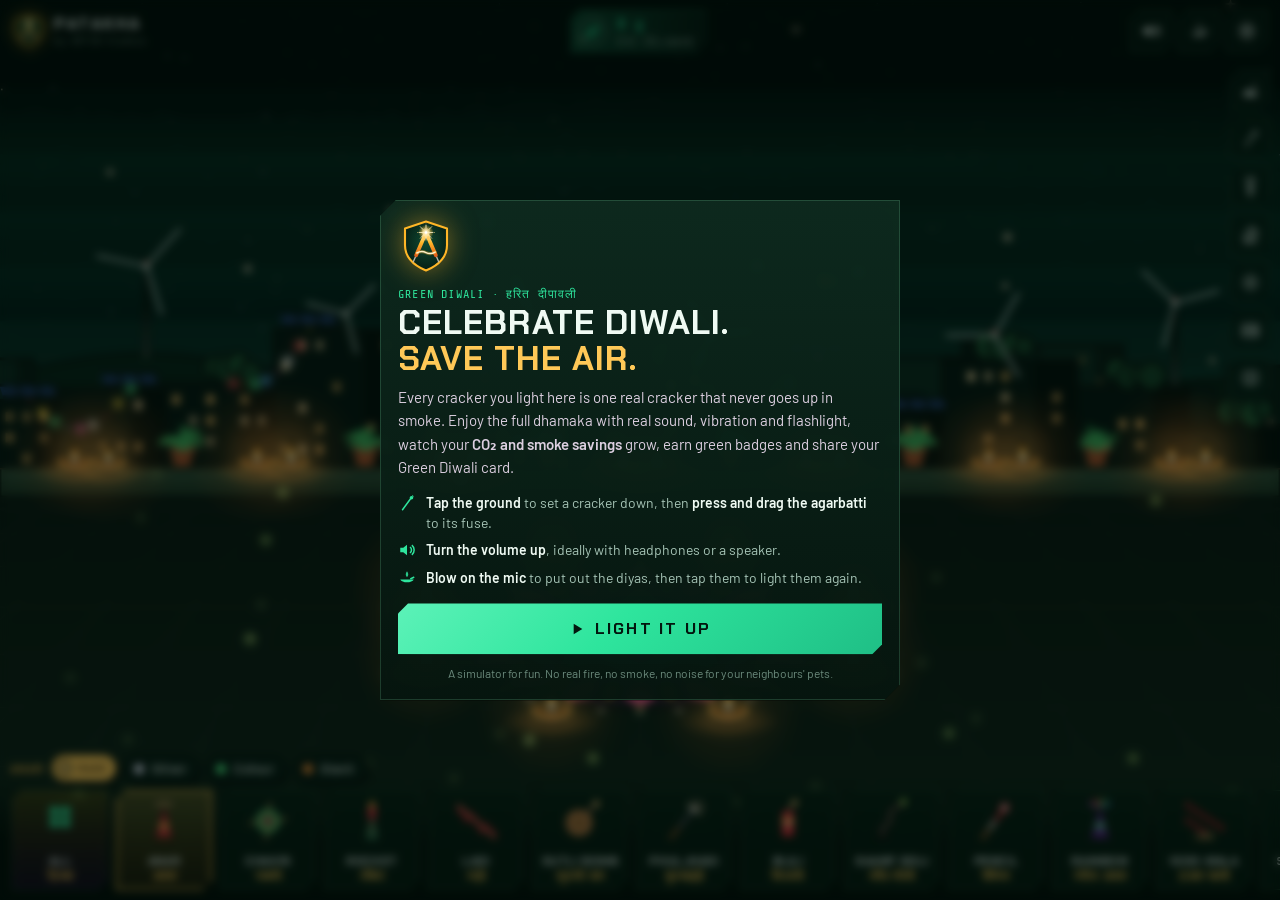
==== commit dbd8e8f2: "Patakha 0.6.0: comic cel-shaded art, cracker variants, richer cards - Comic style: posterised sky, i" ====
--- a/index.html
+++ b/index.html
@@ -103,6 +103,7 @@
   </div>
   <div class="hint" id="hint">Tap the terrace to light the Anar</div>
 
+  <div class="variant-bar" id="variantBar" hidden aria-label="Cracker variants"></div>
   <div class="theme-bar" id="themeBar" hidden>
     <div class="themes strip" id="themeStrip"></div>
     <button class="icon-btn sm cut" id="themeBarClose" aria-label="Close backgrounds"><svg><use href="#i-close"/></svg></button>
@@ -191,10 +192,12 @@
     <div class="sheet cut" role="dialog" aria-labelledby="cardTitle">
       <div class="sheet-head"><h3 id="cardTitle">Greeting card</h3><button class="icon-btn sm cut" data-close aria-label="Close"><svg><use href="#i-close"/></svg></button></div>
       <div class="card-styles" id="cardStyles"></div>
+      <div class="card-styles msgs" id="cardMsgs"></div>
       <canvas class="card-preview" id="cardCanvas" width="1080" height="1350"></canvas>
+      <label class="row card-name"><span>To</span><input type="text" id="cardTo" maxlength="28" placeholder="Their name (optional)" autocomplete="off" /></label>
       <label class="row card-name"><span>From</span><input type="text" id="cardName" maxlength="28" placeholder="Your name (optional)" autocomplete="off" /></label>
       <button class="btn-primary cut" id="btnCardShare"><svg><use href="#i-card"/></svg> <span>Share card</span></button>
-      <p class="note">The card is made on your phone from the sky you just lit. Your name is only drawn on the image and isn't stored or sent anywhere.</p>
+      <p class="note">The card is made on your phone from the sky you just lit. Names are only drawn on the image and aren't stored or sent anywhere.</p>
     </div>
   </div>
 
--- a/css/app.css
+++ b/css/app.css
@@ -421,3 +421,27 @@
   .theme.thumb i { height: 34px; }
 }
 @media (max-width: 420px) { .eco small { display: none; } .eco b { font-size: 14px; } }
+
+/* comic ink outline around cracker icons */
+.cr svg.art, .bx svg.art, .man-art svg, .unlock .un-art svg { filter: drop-shadow(1px 0 0 #07120d) drop-shadow(-1px 0 0 #07120d) drop-shadow(0 1px 0 #07120d) drop-shadow(0 -1px 0 #07120d); }
+
+/* variant chips above the tray */
+.variant-bar {
+  position: fixed; z-index: 10; left: 0; right: 0; bottom: var(--tray-h); display: flex; align-items: center; gap: 6px;
+  overflow-x: auto; scrollbar-width: none; touch-action: pan-x; padding: 6px calc(10px + var(--safe-r)) 4px calc(10px + var(--safe-l));
+}
+.variant-bar::-webkit-scrollbar { display: none; }
+.variant-bar .vb-label { flex: none; font-family: var(--f-brand); font-weight: 700; font-size: 11px; letter-spacing: 0.1em; text-transform: uppercase; color: var(--gold); text-shadow: 0 1px 4px #000; }
+.variant-bar button {
+  flex: none; display: flex; align-items: center; gap: 6px; border: 2px solid #07120d; border-radius: 999px; padding: 5px 11px 5px 6px;
+  background: rgba(8, 30, 22, 0.82); color: var(--text); font-family: var(--f-brand); font-weight: 600; font-size: 12px; letter-spacing: 0.04em;
+  box-shadow: 2px 2px 0 #07120d; backdrop-filter: var(--glass); -webkit-backdrop-filter: var(--glass);
+}
+.variant-bar button i { width: 14px; height: 14px; border-radius: 50%; border: 2px solid #07120d; }
+.variant-bar button[aria-pressed='true'] { background: var(--gold); color: #1a1205; transform: translateY(-1px); box-shadow: 3px 3px 0 #07120d; }
+.hint { bottom: calc(var(--tray-h) + 44px); }
+@media (max-height: 500px) { .variant-bar { padding-top: 3px; padding-bottom: 2px; } .variant-bar button { padding: 3px 9px 3px 4px; font-size: 11px; } .hint { display: none; } }
+
+.card-styles.msgs button { border-radius: 999px; clip-path: none; font-family: var(--f-ui); text-transform: none; letter-spacing: 0; font-size: 13px; }
+.card-styles.msgs button[aria-pressed='true'] { color: #1a1205; background: var(--gold); box-shadow: none; }
+.card-name + .card-name { margin-top: 2px; }
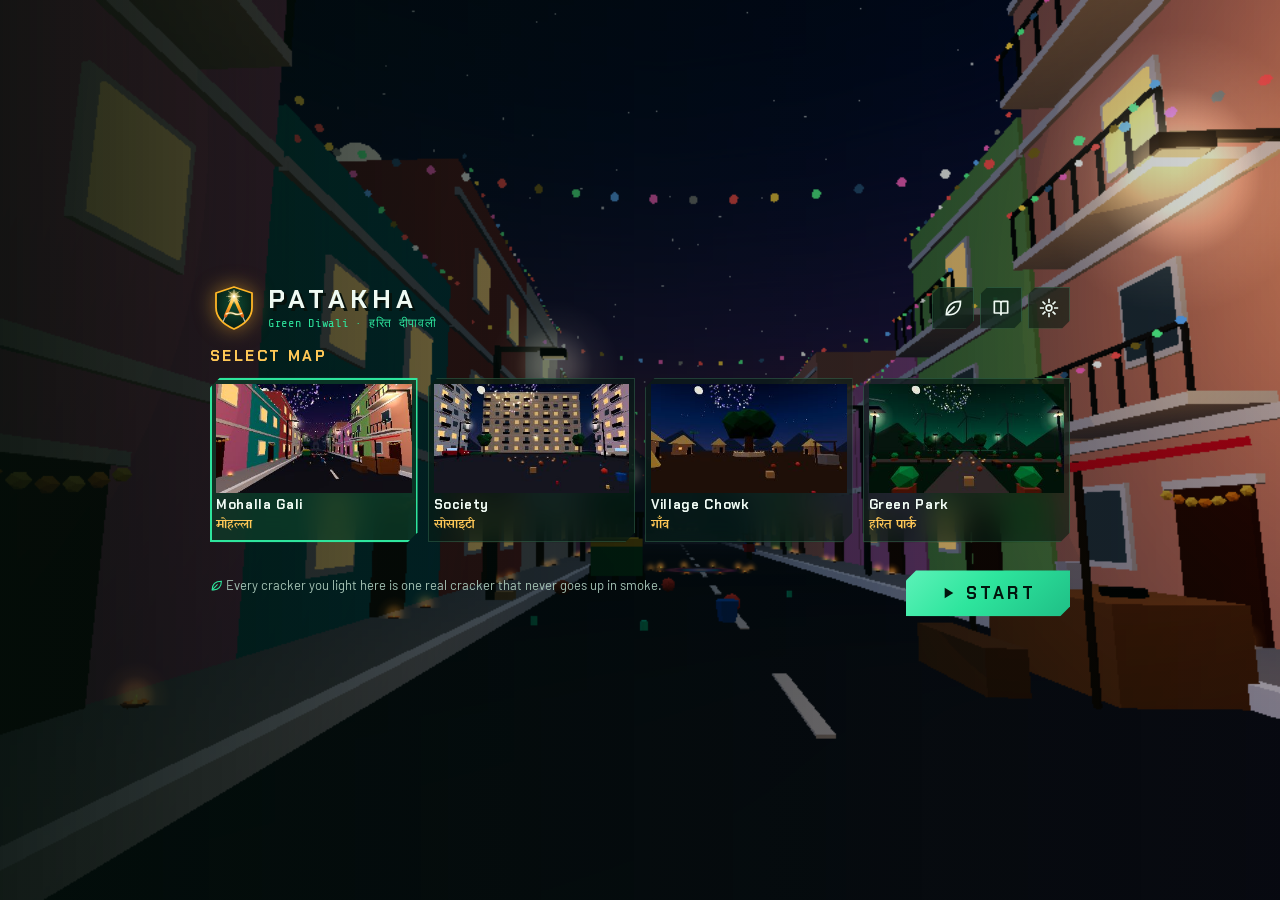
==== commit 4c2378d5: "Patakha 0.8.0: the 3D game Rebuilds Patakha as a first-person 3D Diwali crackers game (Three.js r170" ====
--- a/index.html
+++ b/index.html
@@ -4,7 +4,7 @@
   <meta charset="utf-8" />
   <meta name="viewport" content="width=device-width, initial-scale=1, viewport-fit=cover, user-scalable=no" />
   <title>Patakha — Diwali Crackers Simulator · ARTIN Studios</title>
-  <meta name="description" content="Patakha by ARTIN Studios: burst anar, chakri, rockets, ladi and sutli bombs with realistic sound, vibration and flashlight. Blow out the diyas with your breath. All the dhamaka, none of the smoke." />
+  <meta name="description" content="Patakha by ARTIN Studios: a 3D Diwali crackers game. Walk your mohalla, place anar, chakri, rockets, ladi and sutli bombs and light them with an agarbatti, with real sound, vibration and flashlight. All the dhamaka, none of the smoke." />
   <meta name="theme-color" content="#03100b" />
   <link rel="manifest" href="manifest.webmanifest" />
   <link rel="icon" href="icons/icon.svg" type="image/svg+xml" />
@@ -14,6 +14,7 @@
   <meta property="og:title" content="Patakha — Diwali Crackers Simulator" />
   <meta property="og:description" content="Anar, chakri, rockets, ladi and bombs with real sound, vibration and flashlight. Pollution-free Diwali." />
   <link rel="preload" href="fonts/ChakraPetch-700.woff2" as="font" type="font/woff2" crossorigin />
+  <link rel="modulepreload" href="js/vendor/three.module.min.js" />
   <link rel="stylesheet" href="css/fonts.css" />
   <link rel="stylesheet" href="css/app.css" />
 </head>
@@ -63,113 +64,149 @@
     </div>
   </div>
 
-  <!-- ============================== STAGE ============================== -->
-  <main class="stage" id="stage" aria-label="Rooftop at night. Tap the terrace to light the selected cracker.">
-    <canvas id="sky"></canvas>
-    <canvas id="props"></canvas>
-    <canvas id="fx"></canvas>
-    <div class="flashes" id="flashes"></div>
+  <!-- ============================== GAME ============================== -->
+  <main class="stage" id="stage" aria-label="Diwali night in 3D. Walk with the joystick, drag to look, place and light crackers.">
+    <canvas id="game"></canvas>
+    <div class="touch" id="touch"></div>
   </main>
 
-  <header class="hud">
-    <div class="brand">
-      <svg class="brand-mark"><use href="#mark"/></svg>
-      <div><b>PATAKHA</b><small>by ARTIN Studios</small></div>
-    </div>
-    <button class="eco cut" id="btnImpact" aria-label="Your green impact: CO₂ and smoke saved">
-      <span class="ring"><svg viewBox="0 0 36 36" aria-hidden="true"><circle cx="18" cy="18" r="15" fill="none" stroke="rgba(255,255,255,0.12)" stroke-width="3.5"/><circle id="ecoArc" cx="18" cy="18" r="15" fill="none" stroke="#2ee59d" stroke-width="3.5" stroke-linecap="round" stroke-dasharray="94.25" stroke-dashoffset="94.25"/></svg><svg class="leaf" aria-hidden="true"><use href="#i-leaf"/></svg></span>
-      <span><b id="co2Count">0 g</b><small><span id="litCount">0</span> lit · CO₂ saved</small></span>
-    </button>
-    <div class="hud-btns">
+  <div class="game-hud" id="hud" hidden>
+    <div class="hud-tl">
+      <button class="icon-btn cut" id="btnMenu" aria-label="Menu: change map"><svg><use href="#i-grid"/></svg></button>
+      <button class="eco cut" id="btnImpact" aria-label="Your green impact: CO₂ and smoke saved">
+        <span class="ring"><svg viewBox="0 0 36 36" aria-hidden="true"><circle cx="18" cy="18" r="15" fill="none" stroke="rgba(255,255,255,0.12)" stroke-width="3.5"/><circle id="ecoArc" cx="18" cy="18" r="15" fill="none" stroke="#2ee59d" stroke-width="3.5" stroke-linecap="round" stroke-dasharray="94.25" stroke-dashoffset="94.25"/></svg><svg class="leaf" aria-hidden="true"><use href="#i-leaf"/></svg></span>
+        <span><b id="co2Count">0 g</b><small><span id="litCount">0</span> lit · CO₂ saved</small></span>
+      </button>
+    </div>
+    <div class="hud-tr">
       <button class="icon-btn cut" id="btnMute" aria-label="Mute all sound" aria-pressed="false"><svg><use href="#i-sound"/></svg></button>
       <button class="icon-btn cut" id="btnDiya" aria-label="Blow out the diyas (microphone)" aria-pressed="false"><svg><use href="#i-diya"/></svg></button>
+      <button class="icon-btn cut" id="btnCard" aria-label="Diwali greeting card"><svg><use href="#i-card"/></svg></button>
+      <button class="icon-btn cut" id="btnClear" aria-label="Clear: stop everything"><svg><use href="#i-clear"/></svg></button>
       <button class="icon-btn cut" id="btnSettings" aria-label="Settings"><svg><use href="#i-gear"/></svg></button>
     </div>
-  </header>
-
-  <aside class="rail" aria-label="Quick actions">
-    <button class="icon-btn cut" id="btnTheme" aria-label="Background" title="Background"><svg><use href="#i-scene"/></svg></button>
-    <button class="icon-btn cut" id="btnLighter" aria-label="Lighter: agarbatti" title="Lighter"><svg><use href="#i-lighter"/></svg></button>
-    <button class="icon-btn cut" id="btnTorch" aria-label="Flashlight bursts" aria-pressed="false" title="Flashlight"><svg><use href="#i-torch"/></svg></button>
-    <button class="icon-btn cut" id="btnClear" aria-label="Clear: stop everything" title="Clear"><svg><use href="#i-clear"/></svg></button>
-    <button class="icon-btn cut" id="btnShow" aria-label="Auto show" aria-pressed="false" title="Auto show"><svg><use href="#i-show"/></svg></button>
-    <button class="icon-btn cut" id="btnCard" aria-label="Diwali greeting card" title="Greeting card"><svg><use href="#i-card"/></svg></button>
-    <button class="icon-btn cut" id="btnAbout" aria-label="About Diwali" title="About Diwali"><svg><use href="#i-book"/></svg></button>
-  </aside>
+
+    <div class="cross" id="cross" aria-hidden="true"><i></i></div>
+    <div class="target" id="target" hidden></div>
+
+    <div class="hud-bl">
+      <button class="round-btn" id="btnLighter" aria-label="Lighter" aria-pressed="false"><svg><use href="#i-lighter"/></svg><span>Lighter</span></button>
+      <button class="round-btn" id="btnTorch" aria-label="Flashlight" aria-pressed="false"><svg><use href="#i-torch"/></svg><span>Torch</span></button>
+    </div>
+    <div class="joy" id="joy" hidden><i></i></div>
+
+    <div class="hud-br">
+      <div class="modes" id="modes" role="radiogroup" aria-label="What the action button does">
+        <button data-m="place" aria-pressed="true">Place</button>
+        <button data-m="hold" aria-pressed="false">Hold</button>
+        <button data-m="pick" aria-pressed="false">Pick</button>
+      </div>
+      <button class="act" id="btnAct" aria-label="Place"><svg><use href="#i-play"/></svg><b>Place</b></button>
+      <div class="cur" >
+        <button class="cur-cr cut" id="btnCur" aria-label="Change the cracker"><svg class="art" viewBox="0 0 48 48" id="curArt"></svg><span><b id="curName">Anar</b><small id="curVar"></small></span></button>
+        <button class="icon-btn cut shop-btn" id="btnShop" aria-label="Cracker shop"><svg><use href="#i-grid"/></svg><span>Shop</span></button>
+      </div>
+    </div>
+    <nav class="tray" id="tray" aria-label="Crackers" hidden></nav>
+    <div class="variant-bar" id="variantBar" hidden aria-label="Cracker variants"></div>
+  </div>
 
   <div class="mic-pill cut" id="micPill" hidden>
-    <span id="micText">Blow on the mic to put out the diyas</span>
+    <span id="micText">Blow on the mic to put out the diyas near you</span>
     <i class="meter"><i id="micLevel"></i></i>
   </div>
-  <div class="hint" id="hint">Tap the terrace to light the Anar</div>
-
-  <div class="variant-bar" id="variantBar" hidden aria-label="Cracker variants"></div>
-  <div class="theme-bar" id="themeBar" hidden>
-    <div class="themes strip" id="themeStrip"></div>
-    <button class="icon-btn sm cut" id="themeBarClose" aria-label="Close backgrounds"><svg><use href="#i-close"/></svg></button>
-  </div>
-  <nav class="tray" id="tray" aria-label="Crackers"></nav>
-
-  <!-- ============================== WELCOME ============================== -->
-  <div class="sheet-wrap" id="welcome" hidden>
-    <div class="sheet cut welcome">
-      <svg class="welcome-mark"><use href="#mark"/></svg>
-      <p class="eyebrow">Green Diwali · हरित दीपावली</p>
-      <h2>Celebrate Diwali.<br/><em>Save the air.</em></h2>
-      <p class="lead">Every cracker you light here is one real cracker that never goes up in smoke. Enjoy the full dhamaka with real sound, vibration and flashlight, watch your <b>CO₂ and smoke savings</b> grow, earn green badges and share your Green Diwali card.</p>
-      <ul class="feat">
-        <li><svg><use href="#i-lighter"/></svg><span><b>Tap the ground</b> to set a cracker down, then <b>press and drag the agarbatti</b> to its fuse.</span></li>
-        <li><svg><use href="#i-sound"/></svg><span><b>Turn the volume up</b>, ideally with headphones or a speaker.</span></li>
-                <li><svg><use href="#i-diya"/></svg><span><b>Blow on the mic</b> to put out the diyas, then tap them to light them again.</span></li>
-      </ul>
-      <button class="btn-primary cut" id="btnStart"><svg><use href="#i-play"/></svg> Light it up</button>
-      <p class="fine">A simulator for fun. No real fire, no smoke, no noise for your neighbours' pets.</p>
-    </div>
+  <div class="hint" id="hint"></div>
+  <div class="fps mono" id="fps" hidden></div>
+
+  <!-- ============================== HOME: MAP SELECT ============================== -->
+  <div class="home" id="home" hidden>
+    <div class="home-in">
+      <div class="home-head">
+        <svg class="home-mark"><use href="#mark"/></svg>
+        <div><b>PATAKHA</b><small>Green Diwali · हरित दीपावली</small></div>
+        <div class="home-btns">
+          <button class="icon-btn cut" id="homeImpact" aria-label="Your green impact"><svg><use href="#i-leaf"/></svg></button>
+          <button class="icon-btn cut" id="btnAbout" aria-label="About Diwali"><svg><use href="#i-book"/></svg></button>
+          <button class="icon-btn cut" id="homeSettings" aria-label="Settings"><svg><use href="#i-gear"/></svg></button>
+        </div>
+      </div>
+      <h2>Select map</h2>
+      <div class="maps" id="maps"></div>
+      <div class="home-foot">
+        <p class="home-tip" id="homeTip"><svg><use href="#i-leaf"/></svg> Every cracker you light here is one real cracker that never goes up in smoke.</p>
+        <button class="btn-primary cut start" id="btnStart"><svg><use href="#i-play"/></svg> START</button>
+      </div>
+    </div>
+  </div>
+
+  <div class="rotate" id="rotate" hidden>
+    <svg viewBox="0 0 64 64" aria-hidden="true"><rect x="20" y="8" width="24" height="44" rx="4" fill="none" stroke="currentColor" stroke-width="3"/><path d="M8 40a24 24 0 0 0 24 18" fill="none" stroke="currentColor" stroke-width="3"/><path d="M28 54l4 4-4 4" fill="none" stroke="currentColor" stroke-width="3"/></svg>
+    <b>Turn your phone sideways</b><span>Patakha plays in landscape.</span>
   </div>
 
   <!-- ============================== SETTINGS ============================== -->
   <div class="sheet-wrap" id="settings" hidden>
     <div class="sheet cut" role="dialog" aria-labelledby="setTitle">
       <div class="sheet-head"><h3 id="setTitle">Settings</h3><button class="icon-btn sm cut" data-close aria-label="Close"><svg><use href="#i-close"/></svg></button></div>
-      <div class="rows">
-        <label class="row"><span>Volume</span><input type="range" id="optVol" min="0" max="1" step="0.05" /></label>
-        <label class="row"><span>Vibration</span><input type="checkbox" class="sw" id="optVib" /></label>
-        <label class="row"><span>Vibration strength</span><input type="range" id="optVibK" min="0.4" max="1.6" step="0.1" /></label>
-        <label class="row"><span>Flashlight bursts</span><input type="checkbox" class="sw" id="optTorch" /></label>
-        <label class="row"><span>Neighbourhood fireworks</span><input type="checkbox" class="sw" id="optAmbient" /></label>
-        <label class="row"><span>Screen shake</span><input type="checkbox" class="sw" id="optShake" /></label>
-        <label class="row"><span>Real lighting <small>Place, then hold a lighter to the fuse</small></span><input type="checkbox" class="sw" id="optReal" /></label>
-        <label class="row"><span>Shake phone to light</span><input type="checkbox" class="sw" id="optShakeLight" /></label>
-        <label class="row"><span>Blow sensitivity</span><input type="range" id="optMic" min="0" max="1" step="0.05" /></label>
-      </div>
-      <h4>Background</h4>
-      <div class="themes" id="themes"></div>
-      <p class="note" id="torchNote"></p>
-
-      <section class="shop" id="shop" hidden>
-        <h4>Unlock everything</h4>
-        <div class="products" id="products"></div>
-        <div class="shop-foot"><button class="btn-ghost cut" id="btnRestore">Restore purchases</button><button class="btn-ghost cut" id="btnPrivacyOpts" hidden>Ad privacy options</button></div>
-        <p class="note" id="shopNote"></p>
-        <p class="note mono" id="adStatus" hidden></p>
-      </section>
-
-      <section class="green">
-        <h4><svg><use href="#i-leaf"/></svg> A green and safe Diwali</h4>
-        <p>If you do burst real crackers tonight:</p>
-        <ul>
-          <li>Prefer green crackers, and follow your city's rules on timings.</li>
-          <li>Keep a bucket of water or sand nearby and wear cotton clothes.</li>
-          <li>Light at arm's length, then walk away. Never relight a dud.</li>
-          <li>Keep children supervised, and think of pets, older people and patients nearby.</li>
-        </ul>
-      </section>
-
-      <div class="about">
-        <svg class="about-mark"><use href="#mark"/></svg>
-        <div>
-          <b>Patakha</b> <span class="mono" id="verLine">v0.1.0</span><br/>
-          <span class="muted">by ARTIN Studios · <a href="privacy.html" id="lnkPrivacy">Privacy</a> · <a href="mailto:artinstudios.official@gmail.com">Contact</a></span>
+      <div class="tabs" id="setTabs" role="tablist">
+        <button role="tab" data-tab="graphic" aria-selected="true">Graphic</button>
+        <button role="tab" data-tab="sound" aria-selected="false">Sound</button>
+        <button role="tab" data-tab="controls" aria-selected="false">Controls</button>
+        <button role="tab" data-tab="more" aria-selected="false">More</button>
+      </div>
+      <div class="tab" data-tab="graphic">
+        <div class="rows">
+          <div class="row"><span>Quality <small>Lower it if the game feels slow</small></span><div class="seg sm" id="optQuality"><button data-v="low">Low</button><button data-v="medium">Medium</button><button data-v="high">High</button></div></div>
+          <label class="row"><span>Screen shake</span><input type="checkbox" class="sw" id="optShake" /></label>
+          <label class="row"><span>Head bob while walking</span><input type="checkbox" class="sw" id="optBob" /></label>
+          <label class="row"><span>Neighbourhood fireworks</span><input type="checkbox" class="sw" id="optAmbient" /></label>
+          <label class="row"><span>Show FPS</span><input type="checkbox" class="sw" id="optFps" /></label>
+        </div>
+      </div>
+      <div class="tab" data-tab="sound" hidden>
+        <div class="rows">
+          <label class="row"><span>Volume</span><input type="range" id="optVol" min="0" max="1" step="0.05" /></label>
+          <label class="row"><span>Vibration</span><input type="checkbox" class="sw" id="optVib" /></label>
+          <label class="row"><span>Vibration strength</span><input type="range" id="optVibK" min="0.4" max="1.6" step="0.1" /></label>
+          <label class="row"><span>Phone flashlight bursts <small>The real LED flashes with big blasts</small></span><input type="checkbox" class="sw" id="optTorch" /></label>
+          <label class="row"><span>Blow sensitivity</span><input type="range" id="optMic" min="0" max="1" step="0.05" /></label>
+        </div>
+        <p class="note" id="torchNote"></p>
+      </div>
+      <div class="tab" data-tab="controls" hidden>
+        <div class="rows">
+          <label class="row"><span>Look sensitivity</span><input type="range" id="optLook" min="0.3" max="2" step="0.05" /></label>
+          <label class="row"><span>Invert look up/down</span><input type="checkbox" class="sw" id="optInvert" /></label>
+          <div class="row"><span>Lighter</span><div class="seg sm" id="optLighter"><button data-v="agarbatti">Agarbatti</button><button data-v="candle">Candle</button><button data-v="phuljhadi">Phuljhadi</button></div></div>
+          <label class="row"><span>Shake phone to light <small>Lights the cracker you are looking at</small></span><input type="checkbox" class="sw" id="optShakeLight" /></label>
+        </div>
+        <p class="note">Desktop: <b>WASD</b> walk · drag to look · <b>Shift</b> run · <b>E</b> action · <b>Q</b> mode · <b>F</b> torch · <b>L</b> lighter · <b>1–9</b> crackers · <b>M</b> mute · <b>C</b> clear</p>
+      </div>
+      <div class="tab" data-tab="more" hidden>
+        <section class="shop" id="shop" hidden>
+          <h4>Unlock everything</h4>
+          <div class="products" id="products"></div>
+          <div class="shop-foot"><button class="btn-ghost cut" id="btnRestore">Restore purchases</button><button class="btn-ghost cut" id="btnPrivacyOpts" hidden>Ad privacy options</button></div>
+          <p class="note" id="shopNote"></p>
+          <p class="note mono" id="adStatus" hidden></p>
+        </section>
+        <section class="green">
+          <h4><svg><use href="#i-leaf"/></svg> A green and safe Diwali</h4>
+          <p>If you do burst real crackers tonight:</p>
+          <ul>
+            <li>Prefer green crackers, and follow your city's rules on timings.</li>
+            <li>Keep a bucket of water or sand nearby and wear cotton clothes.</li>
+            <li>Light at arm's length, then walk away. Never relight a dud.</li>
+            <li>Never hold a cracker that bursts, and keep children supervised.</li>
+            <li>Think of pets, older people and patients nearby.</li>
+          </ul>
+        </section>
+        <div class="about">
+          <svg class="about-mark"><use href="#mark"/></svg>
+          <div>
+            <b>Patakha</b> <span class="mono" id="verLine">v0.8.0</span><br/>
+            <span class="muted">by ARTIN Studios · <a href="privacy.html" id="lnkPrivacy">Privacy</a> · <a href="mailto:artinstudios.official@gmail.com">Contact</a></span>
+          </div>
         </div>
       </div>
     </div>
--- a/css/app.css
+++ b/css/app.css
@@ -445,3 +445,122 @@
 .card-styles.msgs button { border-radius: 999px; clip-path: none; font-family: var(--f-ui); text-transform: none; letter-spacing: 0; font-size: 13px; }
 .card-styles.msgs button[aria-pressed='true'] { color: #1a1205; background: var(--gold); box-shadow: none; }
 .card-name + .card-name { margin-top: 2px; }
+
+/* ============================================================ v0.8: the 3D game */
+.stage canvas#game { position: absolute; inset: 0; width: 100%; height: 100%; display: block; }
+.touch { position: absolute; inset: 0; z-index: 1; touch-action: none; }
+.game-hud { position: fixed; inset: 0; z-index: 10; pointer-events: none; }
+.game-hud button, .game-hud .variant-bar { pointer-events: auto; }
+.hud-tl, .hud-tr { position: absolute; top: calc(10px + var(--safe-t)); display: flex; gap: 6px; align-items: center; }
+.hud-tl { left: calc(12px + var(--safe-l)); }
+.hud-tr { right: calc(12px + var(--safe-r)); }
+
+.cross { position: absolute; left: 50%; top: 50%; width: 22px; height: 22px; transform: translate(-50%, -50%); }
+.cross::before, .cross::after { content: ''; position: absolute; background: rgba(255, 255, 255, 0.85); box-shadow: 0 0 2px #000; }
+.cross::before { left: 10px; top: 4px; width: 2px; height: 14px; }
+.cross::after { top: 10px; left: 4px; height: 2px; width: 14px; }
+.cross i { position: absolute; inset: 0; border: 2px solid var(--gold); border-radius: 50%; opacity: 0; transform: scale(0.4); transition: 0.15s; }
+.cross.on i { opacity: 1; transform: scale(1.3); }
+.target {
+  position: absolute; left: 50%; top: calc(50% + 24px); transform: translateX(-50%); padding: 3px 10px; white-space: nowrap;
+  font-family: var(--f-brand); font-weight: 600; font-size: 13px; letter-spacing: 0.06em; color: #1a1205; background: var(--gold);
+  border: 2px solid #07120d; box-shadow: 2px 2px 0 #07120d;
+}
+
+.hud-bl { position: absolute; left: calc(14px + var(--safe-l)); bottom: calc(14px + var(--safe-b)); display: flex; flex-direction: column; gap: 10px; }
+.round-btn {
+  width: 58px; height: 58px; border-radius: 50%; border: 2px solid #07120d; display: grid; place-items: center; align-content: center; gap: 1px; padding: 0;
+  background: rgba(8, 30, 22, 0.72); color: var(--text); box-shadow: 2px 3px 0 #07120d; backdrop-filter: var(--glass); -webkit-backdrop-filter: var(--glass);
+}
+.round-btn svg { width: 22px; height: 22px; }
+.round-btn span { font-family: var(--f-brand); font-weight: 600; font-size: 9.5px; letter-spacing: 0.08em; text-transform: uppercase; }
+.round-btn[aria-pressed='true'] { background: var(--gold); color: #1a1205; }
+.round-btn:active, .act:active { transform: scale(0.94); }
+
+.joy { position: fixed; z-index: 9; width: 128px; height: 128px; margin: -64px 0 0 -64px; border-radius: 50%; pointer-events: none;
+  background: radial-gradient(circle, rgba(255, 255, 255, 0.06) 40%, rgba(255, 255, 255, 0.14) 41%, rgba(255, 255, 255, 0.04) 70%); box-shadow: inset 0 0 0 2px rgba(255, 255, 255, 0.35); }
+.joy i { position: absolute; left: 39px; top: 39px; width: 50px; height: 50px; border-radius: 50%; background: rgba(255, 255, 255, 0.55); box-shadow: 0 0 0 2px #07120d, 0 4px 10px rgba(0, 0, 0, 0.4); }
+
+.hud-br { position: absolute; right: calc(14px + var(--safe-r)); bottom: calc(12px + var(--safe-b)); display: grid; grid-template-columns: auto auto; grid-template-rows: auto auto; gap: 8px 10px; align-items: end; justify-items: end; }
+.modes { grid-column: 1 / 3; display: flex; gap: 4px; padding: 3px; border-radius: 999px; background: rgba(8, 30, 22, 0.72); border: 2px solid #07120d; box-shadow: 2px 2px 0 #07120d; }
+.modes button { border: 0; background: none; padding: 6px 12px; border-radius: 999px; font-family: var(--f-brand); font-weight: 700; font-size: 11.5px; letter-spacing: 0.08em; text-transform: uppercase; color: var(--muted); }
+.modes button[aria-pressed='true'] { background: var(--acc); color: var(--acc-ink); }
+.act {
+  grid-row: 2; grid-column: 2; width: 92px; height: 92px; border-radius: 50%; border: 3px solid #07120d; display: grid; place-items: center; align-content: center; gap: 2px;
+  background: radial-gradient(circle at 35% 30%, #5cffbf, var(--acc) 45%, #12a86f); color: var(--acc-ink); box-shadow: 3px 4px 0 #07120d, 0 0 24px rgba(46, 229, 157, 0.35);
+}
+.act svg { width: 24px; height: 24px; }
+.act b { font-family: var(--f-brand); font-weight: 700; font-size: 13px; letter-spacing: 0.06em; text-transform: uppercase; max-width: 82px; line-height: 1.05; text-align: center; }
+.act.fire { background: radial-gradient(circle at 35% 30%, #ffe08a, #ffb627 45%, #e2611c); color: #1a0d02; box-shadow: 3px 4px 0 #07120d, 0 0 28px rgba(255, 170, 60, 0.6); animation: actPulse 1s ease-in-out infinite; }
+.act.off { filter: grayscale(0.8) brightness(0.6); }
+@keyframes actPulse { 50% { box-shadow: 3px 4px 0 #07120d, 0 0 40px rgba(255, 170, 60, 0.9); } }
+.cur { grid-row: 2; grid-column: 1; display: flex; flex-direction: column; gap: 8px; align-items: stretch; }
+.cur-cr { --cut: 8px; display: flex; align-items: center; gap: 6px; padding: 5px 10px 5px 5px; border: 0; background: var(--panel); box-shadow: inset 0 0 0 1px var(--line); text-align: left; backdrop-filter: var(--glass); -webkit-backdrop-filter: var(--glass); }
+.cur-cr svg.art { width: 34px; height: 34px; flex: none; filter: drop-shadow(1px 0 0 #07120d) drop-shadow(-1px 0 0 #07120d) drop-shadow(0 1px 0 #07120d) drop-shadow(0 -1px 0 #07120d); }
+.cur-cr b { display: block; font-family: var(--f-brand); font-size: 13px; letter-spacing: 0.04em; }
+.cur-cr small { display: block; font-size: 11px; color: var(--gold); }
+.cur-cr.locked { opacity: 0.7; }
+.shop-btn { width: auto; height: 34px; display: flex; gap: 6px; padding: 0 12px; justify-content: center; font-family: var(--f-brand); font-weight: 700; font-size: 12px; letter-spacing: 0.1em; text-transform: uppercase; color: var(--gold); }
+.shop-btn svg { width: 15px; height: 15px; }
+.game-hud .variant-bar { left: 50%; right: auto; transform: translateX(-50%); max-width: calc(100% - 300px); bottom: calc(16px + var(--safe-b)); }
+.hint { bottom: calc(22px + var(--safe-b)); max-width: calc(100% - 320px); white-space: normal; text-align: center; z-index: 11; }
+.mic-pill { top: calc(60px + var(--safe-t)); }
+.fps { position: fixed; z-index: 12; left: 50%; top: calc(6px + var(--safe-t)); transform: translateX(-50%); font-size: 11px; color: #9fe; text-shadow: 0 1px 3px #000; pointer-events: none; }
+
+/* home: map select */
+.home { position: fixed; inset: 0; z-index: 20; display: grid; place-items: center; padding: calc(10px + var(--safe-t)) calc(14px + var(--safe-r)) calc(10px + var(--safe-b)) calc(14px + var(--safe-l));
+  background: linear-gradient(90deg, rgba(2, 14, 9, 0.88), rgba(2, 14, 9, 0.35) 70%, rgba(2, 14, 9, 0.15)); overflow-y: auto; }
+.home-in { width: min(860px, 100%); display: grid; gap: 12px; }
+.home-head { display: flex; align-items: center; gap: 10px; }
+.home-mark { width: 48px; height: 48px; filter: drop-shadow(0 0 10px rgba(255, 182, 39, 0.5)); }
+.home-head b { display: block; font-family: var(--f-brand); font-weight: 700; letter-spacing: 0.2em; font-size: 26px; line-height: 1; text-shadow: 3px 3px 0 #07120d; }
+.home-head small { display: block; color: var(--acc); font-size: 12px; margin-top: 4px; font-family: var(--f-mono); letter-spacing: 0.06em; }
+.home-btns { margin-left: auto; display: flex; gap: 6px; }
+.home h2 { margin: 2px 0 0; font-family: var(--f-brand); font-weight: 700; letter-spacing: 0.16em; text-transform: uppercase; font-size: 15px; color: var(--gold); }
+.maps { display: grid; grid-template-columns: repeat(4, 1fr); gap: 10px; }
+.map { --cut: 10px; padding: 6px 6px 8px; border: 0; background: var(--panel); box-shadow: inset 0 0 0 1px var(--line); display: grid; gap: 3px; text-align: left; backdrop-filter: var(--glass); -webkit-backdrop-filter: var(--glass); }
+.map .thumb { display: block; aspect-ratio: 16 / 9; background: #0b1a14; overflow: hidden; }
+.map .thumb img { width: 100%; height: 100%; object-fit: cover; display: block; }
+.map b { font-family: var(--f-brand); font-weight: 700; font-size: 13px; letter-spacing: 0.05em; }
+.map .hi { font-family: var(--f-hi); font-size: 12px; color: var(--gold); }
+.map[aria-pressed='true'] { box-shadow: inset 0 0 0 2px var(--acc), 0 0 20px rgba(46, 229, 157, 0.35); background: rgba(14, 60, 40, 0.75); }
+.home-foot { display: flex; align-items: center; gap: 14px; justify-content: space-between; }
+.home-tip { margin: 0; font-size: 13px; color: var(--muted); max-width: 460px; }
+.home-tip svg { width: 13px; height: 13px; color: var(--acc); vertical-align: -2px; }
+.start { width: auto; padding: 12px 34px; font-size: 17px; letter-spacing: 0.2em; }
+
+.rotate { position: fixed; inset: 0; z-index: 40; display: grid; place-content: center; justify-items: center; gap: 8px; background: rgba(2, 14, 9, 0.96); color: var(--text); text-align: center; }
+.rotate svg { width: 72px; height: 72px; color: var(--acc); animation: tilt 1.6s ease-in-out infinite; }
+.rotate b { font-family: var(--f-brand); letter-spacing: 0.1em; text-transform: uppercase; }
+.rotate span { color: var(--muted); font-size: 14px; }
+@keyframes tilt { 50% { transform: rotate(-90deg); } }
+
+/* settings tabs */
+.tabs { display: flex; gap: 2px; margin: 4px 0 8px; border-bottom: 1px solid var(--line); }
+.tabs button { flex: 1; border: 0; background: none; padding: 9px 4px; font-family: var(--f-brand); font-weight: 700; font-size: 12px; letter-spacing: 0.1em; text-transform: uppercase; color: var(--muted); }
+.tabs button[aria-selected='true'] { color: var(--acc); box-shadow: inset 0 -3px 0 var(--acc); }
+.seg.sm { margin: 0; min-width: 210px; }
+.seg.sm button { padding: 6px 8px; font-size: 11px; }
+
+@media (max-height: 500px) {
+  .round-btn { width: 50px; height: 50px; }
+  .act { width: 80px; height: 80px; }
+  .hud-tr, .hud-tl { top: calc(6px + var(--safe-t)); }
+  .hint { display: block; font-size: 11px; }
+  .home-head b { font-size: 20px; }
+  .home-mark { width: 38px; height: 38px; }
+  .home-in { gap: 8px; }
+  .maps { gap: 8px; }
+  .start { padding: 10px 26px; }
+}
+@media (max-width: 640px) {
+  .maps { grid-template-columns: repeat(2, 1fr); }
+  .home-foot { flex-direction: column; align-items: stretch; }
+  .hud-tr .icon-btn { width: 34px; height: 34px; }
+}
+/* badges slide in at the top so they don't hide the crosshair */
+.milestone { top: calc(54px + var(--safe-t)); display: grid; grid-template-columns: auto auto; column-gap: 12px; align-items: center; text-align: left; padding: 10px 18px; max-width: min(520px, calc(100% - 40px)); }
+.milestone i { font-size: 30px; grid-row: 1 / 3; }
+.milestone b { margin-top: 0; }
+.milestone span { font-size: 12.5px; }
+@media (max-height: 500px) { .round-btn span { font-size: 8.5px; letter-spacing: 0.03em; } }
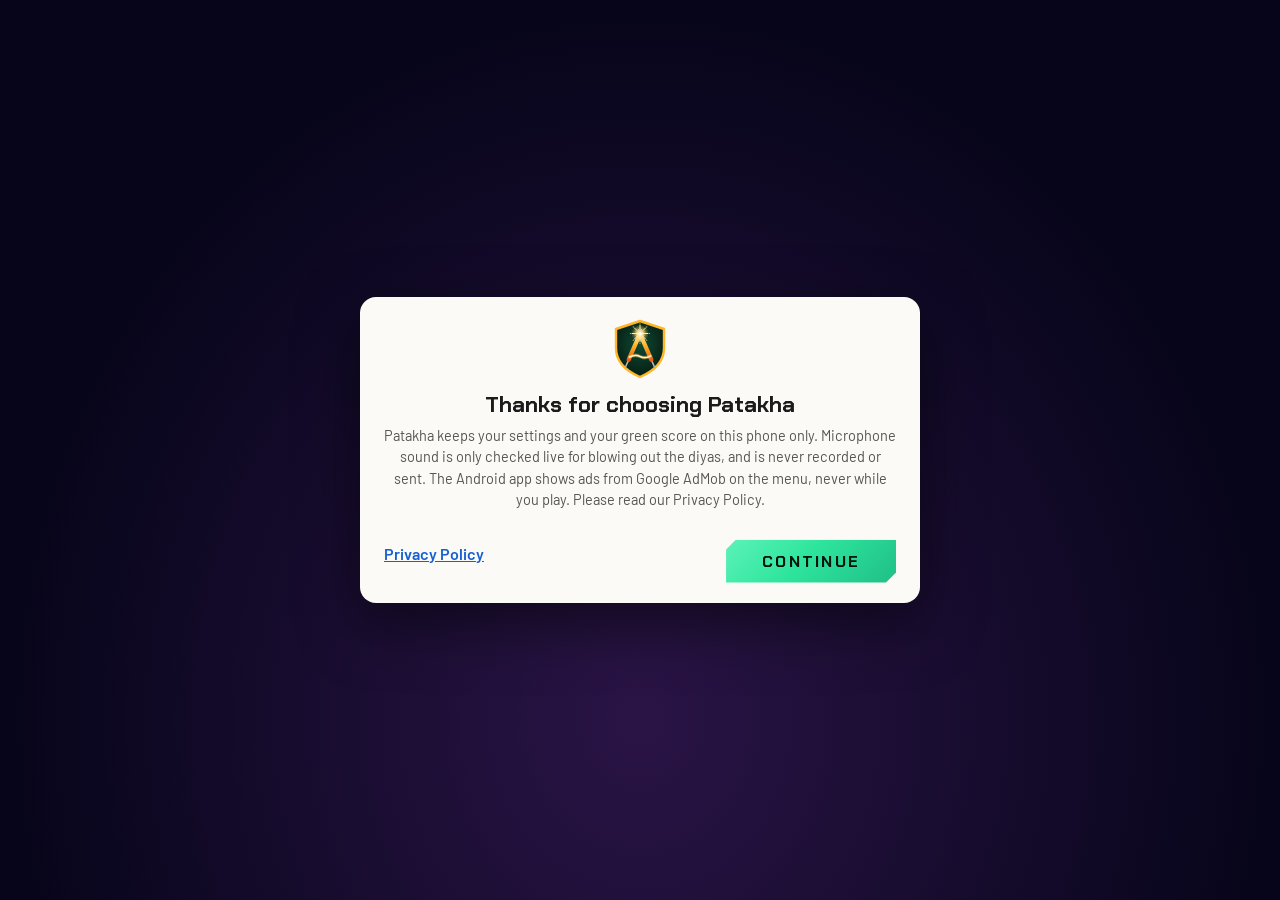
==== commit de41efb1: "Patakha 0.9.0: easy controls, tutorial, no ads in play Banner ads now show only on the map-select me" ====
--- a/index.html
+++ b/index.html
@@ -55,6 +55,20 @@
 
   <!-- ============================== SPLASH ============================== -->
   <div class="splash" id="splash" aria-hidden="true">
+    <svg class="splash-art" viewBox="0 0 1600 720" preserveAspectRatio="xMidYMid slice" aria-hidden="true">
+      <defs><linearGradient id="sp-sky" x1="0" y1="0" x2="0" y2="1"><stop offset="0" stop-color="#14062e"/><stop offset=".55" stop-color="#5a1a4e"/><stop offset=".85" stop-color="#d2543a"/><stop offset="1" stop-color="#ff9a3c"/></linearGradient>
+      <radialGradient id="sp-glow" cx=".5" cy=".5" r=".5"><stop offset="0" stop-color="#ffd36b"/><stop offset=".7" stop-color="#ff9a3c"/><stop offset="1" stop-color="#ff9a3c" stop-opacity="0"/></radialGradient></defs>
+      <rect width="1600" height="720" fill="url(#sp-sky)"/>
+      <path d="M0 200 C300 150 500 260 800 210 S1300 140 1600 220 L1600 260 C1300 190 1100 300 800 250 S300 200 0 250Z" fill="#7a2456" opacity=".55"/>
+      <circle cx="800" cy="430" r="250" fill="url(#sp-glow)"/>
+      <g class="sp-burst"><path d="M342 170L420 170" stroke="#53ff8f" stroke-width="4" stroke-linecap="round"/><circle cx="430" cy="170" r="5" fill="#fff6d8"/><path d="M338 188L408 222" stroke="#53ff8f" stroke-width="4" stroke-linecap="round"/><circle cx="417" cy="226" r="5" fill="#fff6d8"/><path d="M326 203L375 264" stroke="#53ff8f" stroke-width="4" stroke-linecap="round"/><circle cx="381" cy="272" r="5" fill="#fff6d8"/><path d="M309 211L327 287" stroke="#53ff8f" stroke-width="4" stroke-linecap="round"/><circle cx="329" cy="297" r="5" fill="#fff6d8"/><path d="M291 211L273 287" stroke="#53ff8f" stroke-width="4" stroke-linecap="round"/><circle cx="271" cy="297" r="5" fill="#fff6d8"/><path d="M274 203L225 264" stroke="#53ff8f" stroke-width="4" stroke-linecap="round"/><circle cx="219" cy="272" r="5" fill="#fff6d8"/><path d="M262 188L192 222" stroke="#53ff8f" stroke-width="4" stroke-linecap="round"/><circle cx="183" cy="226" r="5" fill="#fff6d8"/><path d="M258 170L180 170" stroke="#53ff8f" stroke-width="4" stroke-linecap="round"/><circle cx="170" cy="170" r="5" fill="#fff6d8"/><path d="M262 152L192 118" stroke="#53ff8f" stroke-width="4" stroke-linecap="round"/><circle cx="183" cy="114" r="5" fill="#fff6d8"/><path d="M274 137L225 76" stroke="#53ff8f" stroke-width="4" stroke-linecap="round"/><circle cx="219" cy="68" r="5" fill="#fff6d8"/><path d="M291 129L273 53" stroke="#53ff8f" stroke-width="4" stroke-linecap="round"/><circle cx="271" cy="43" r="5" fill="#fff6d8"/><path d="M309 129L327 53" stroke="#53ff8f" stroke-width="4" stroke-linecap="round"/><circle cx="329" cy="43" r="5" fill="#fff6d8"/><path d="M326 137L375 76" stroke="#53ff8f" stroke-width="4" stroke-linecap="round"/><circle cx="381" cy="68" r="5" fill="#fff6d8"/><path d="M338 152L408 118" stroke="#53ff8f" stroke-width="4" stroke-linecap="round"/><circle cx="417" cy="114" r="5" fill="#fff6d8"/></g><g class="sp-burst"><path d="M1329 150L1420 150" stroke="#ff5ec4" stroke-width="4" stroke-linecap="round"/><circle cx="1430" cy="150" r="5" fill="#fff6d8"/><path d="M1325 169L1409 204" stroke="#ff5ec4" stroke-width="4" stroke-linecap="round"/><circle cx="1419" cy="207" r="5" fill="#fff6d8"/><path d="M1315 185L1379 249" stroke="#ff5ec4" stroke-width="4" stroke-linecap="round"/><circle cx="1386" cy="256" r="5" fill="#fff6d8"/><path d="M1299 195L1334 279" stroke="#ff5ec4" stroke-width="4" stroke-linecap="round"/><circle cx="1337" cy="289" r="5" fill="#fff6d8"/><path d="M1280 199L1280 290" stroke="#ff5ec4" stroke-width="4" stroke-linecap="round"/><circle cx="1280" cy="300" r="5" fill="#fff6d8"/><path d="M1261 195L1226 279" stroke="#ff5ec4" stroke-width="4" stroke-linecap="round"/><circle cx="1223" cy="289" r="5" fill="#fff6d8"/><path d="M1245 185L1181 249" stroke="#ff5ec4" stroke-width="4" stroke-linecap="round"/><circle cx="1174" cy="256" r="5" fill="#fff6d8"/><path d="M1235 169L1151 204" stroke="#ff5ec4" stroke-width="4" stroke-linecap="round"/><circle cx="1141" cy="207" r="5" fill="#fff6d8"/><path d="M1231 150L1140 150" stroke="#ff5ec4" stroke-width="4" stroke-linecap="round"/><circle cx="1130" cy="150" r="5" fill="#fff6d8"/><path d="M1235 131L1151 96" stroke="#ff5ec4" stroke-width="4" stroke-linecap="round"/><circle cx="1141" cy="93" r="5" fill="#fff6d8"/><path d="M1245 115L1181 51" stroke="#ff5ec4" stroke-width="4" stroke-linecap="round"/><circle cx="1174" cy="44" r="5" fill="#fff6d8"/><path d="M1261 105L1226 21" stroke="#ff5ec4" stroke-width="4" stroke-linecap="round"/><circle cx="1223" cy="11" r="5" fill="#fff6d8"/><path d="M1280 101L1280 10" stroke="#ff5ec4" stroke-width="4" stroke-linecap="round"/><circle cx="1280" cy="0" r="5" fill="#fff6d8"/><path d="M1299 105L1334 21" stroke="#ff5ec4" stroke-width="4" stroke-linecap="round"/><circle cx="1337" cy="11" r="5" fill="#fff6d8"/><path d="M1315 115L1379 51" stroke="#ff5ec4" stroke-width="4" stroke-linecap="round"/><circle cx="1386" cy="44" r="5" fill="#fff6d8"/><path d="M1325 131L1409 96" stroke="#ff5ec4" stroke-width="4" stroke-linecap="round"/><circle cx="1419" cy="93" r="5" fill="#fff6d8"/></g><g class="sp-burst"><path d="M1078 300L1130 300" stroke="#ffd23f" stroke-width="4" stroke-linecap="round"/><circle cx="1140" cy="300" r="5" fill="#fff6d8"/><path d="M1074 314L1119 340" stroke="#ffd23f" stroke-width="4" stroke-linecap="round"/><circle cx="1128" cy="345" r="5" fill="#fff6d8"/><path d="M1064 324L1090 369" stroke="#ffd23f" stroke-width="4" stroke-linecap="round"/><circle cx="1095" cy="378" r="5" fill="#fff6d8"/><path d="M1050 328L1050 380" stroke="#ffd23f" stroke-width="4" stroke-linecap="round"/><circle cx="1050" cy="390" r="5" fill="#fff6d8"/><path d="M1036 324L1010 369" stroke="#ffd23f" stroke-width="4" stroke-linecap="round"/><circle cx="1005" cy="378" r="5" fill="#fff6d8"/><path d="M1026 314L981 340" stroke="#ffd23f" stroke-width="4" stroke-linecap="round"/><circle cx="972" cy="345" r="5" fill="#fff6d8"/><path d="M1022 300L970 300" stroke="#ffd23f" stroke-width="4" stroke-linecap="round"/><circle cx="960" cy="300" r="5" fill="#fff6d8"/><path d="M1026 286L981 260" stroke="#ffd23f" stroke-width="4" stroke-linecap="round"/><circle cx="972" cy="255" r="5" fill="#fff6d8"/><path d="M1036 276L1010 231" stroke="#ffd23f" stroke-width="4" stroke-linecap="round"/><circle cx="1005" cy="222" r="5" fill="#fff6d8"/><path d="M1050 272L1050 220" stroke="#ffd23f" stroke-width="4" stroke-linecap="round"/><circle cx="1050" cy="210" r="5" fill="#fff6d8"/><path d="M1064 276L1090 231" stroke="#ffd23f" stroke-width="4" stroke-linecap="round"/><circle cx="1095" cy="222" r="5" fill="#fff6d8"/><path d="M1074 286L1119 260" stroke="#ffd23f" stroke-width="4" stroke-linecap="round"/><circle cx="1128" cy="255" r="5" fill="#fff6d8"/></g><g class="sp-burst"><path d="M544 330L590 330" stroke="#5aa9ff" stroke-width="4" stroke-linecap="round"/><circle cx="600" cy="330" r="5" fill="#fff6d8"/><path d="M540 344L577 371" stroke="#5aa9ff" stroke-width="4" stroke-linecap="round"/><circle cx="585" cy="377" r="5" fill="#fff6d8"/><path d="M528 353L542 397" stroke="#5aa9ff" stroke-width="4" stroke-linecap="round"/><circle cx="545" cy="406" r="5" fill="#fff6d8"/><path d="M512 353L498 397" stroke="#5aa9ff" stroke-width="4" stroke-linecap="round"/><circle cx="495" cy="406" r="5" fill="#fff6d8"/><path d="M500 344L463 371" stroke="#5aa9ff" stroke-width="4" stroke-linecap="round"/><circle cx="455" cy="377" r="5" fill="#fff6d8"/><path d="M496 330L450 330" stroke="#5aa9ff" stroke-width="4" stroke-linecap="round"/><circle cx="440" cy="330" r="5" fill="#fff6d8"/><path d="M500 316L463 289" stroke="#5aa9ff" stroke-width="4" stroke-linecap="round"/><circle cx="455" cy="283" r="5" fill="#fff6d8"/><path d="M512 307L498 263" stroke="#5aa9ff" stroke-width="4" stroke-linecap="round"/><circle cx="495" cy="254" r="5" fill="#fff6d8"/><path d="M528 307L542 263" stroke="#5aa9ff" stroke-width="4" stroke-linecap="round"/><circle cx="545" cy="254" r="5" fill="#fff6d8"/><path d="M540 316L577 289" stroke="#5aa9ff" stroke-width="4" stroke-linecap="round"/><circle cx="585" cy="283" r="5" fill="#fff6d8"/></g>
+      <path d="M300 170 Q320 400 330 600" stroke="#ffb347" stroke-width="3" fill="none" opacity=".5"/>
+      <path d="M0 720L0 520L0 449L10 449L10 435L22 435L22 449L79 449L79 415L109 415L109 449L131 449L131 439L141 439L141 425L153 425L153 439L227 439L227 476L237 476L237 462L249 462L249 476L329 476L329 457L339 457L339 443L351 443L351 457L421 457L421 423L451 423L451 457L483 457L483 483L493 483L493 469L505 469L505 483L570 483L570 449L600 449L600 483L628 483L628 500L638 500L638 486L650 486L650 500L689 500L689 466L719 466L719 500L729 500L729 500L759 500L789 380L809 300L824 250L829 220L834 250L849 300L869 380L899 500L929 500L929 510L939 510L939 496L951 496L951 510L1047 510L1047 503L1057 503L1057 489L1069 489L1069 503L1144 503L1144 458L1154 458L1154 444L1166 444L1166 458L1202 458L1202 424L1232 424L1232 458L1240 458L1240 467L1250 467L1250 453L1262 453L1262 467L1304 467L1304 433L1334 433L1334 467L1347 467L1347 445L1357 445L1357 431L1369 431L1369 445L1506 445L1506 534L1516 534L1516 520L1528 520L1528 534L1667 534L1600 720Z" fill="#0b0414"/>
+      <circle cx="20" cy="560" r="5" fill="#ff4b4b"/><circle cx="60" cy="567" r="5" fill="#ffd23f"/><circle cx="100" cy="572" r="5" fill="#53ff8f"/><circle cx="140" cy="574" r="5" fill="#5aa9ff"/><circle cx="180" cy="573" r="5" fill="#ff5ec4"/><circle cx="220" cy="568" r="5" fill="#ff4b4b"/><circle cx="260" cy="562" r="5" fill="#ffd23f"/><circle cx="300" cy="555" r="5" fill="#53ff8f"/><circle cx="340" cy="549" r="5" fill="#5aa9ff"/><circle cx="380" cy="546" r="5" fill="#ff5ec4"/><circle cx="420" cy="547" r="5" fill="#ff4b4b"/><circle cx="460" cy="550" r="5" fill="#ffd23f"/><circle cx="500" cy="556" r="5" fill="#53ff8f"/><circle cx="540" cy="563" r="5" fill="#5aa9ff"/><circle cx="580" cy="569" r="5" fill="#ff5ec4"/><circle cx="620" cy="573" r="5" fill="#ff4b4b"/><circle cx="660" cy="574" r="5" fill="#ffd23f"/><circle cx="700" cy="571" r="5" fill="#53ff8f"/><circle cx="740" cy="566" r="5" fill="#5aa9ff"/><circle cx="780" cy="559" r="5" fill="#ff5ec4"/><circle cx="820" cy="552" r="5" fill="#ff4b4b"/><circle cx="860" cy="548" r="5" fill="#ffd23f"/><circle cx="900" cy="546" r="5" fill="#53ff8f"/><circle cx="940" cy="548" r="5" fill="#5aa9ff"/><circle cx="980" cy="552" r="5" fill="#ff5ec4"/><circle cx="1020" cy="559" r="5" fill="#ff4b4b"/><circle cx="1060" cy="566" r="5" fill="#ffd23f"/><circle cx="1100" cy="571" r="5" fill="#53ff8f"/><circle cx="1140" cy="574" r="5" fill="#5aa9ff"/><circle cx="1180" cy="573" r="5" fill="#ff5ec4"/><circle cx="1220" cy="569" r="5" fill="#ff4b4b"/><circle cx="1260" cy="563" r="5" fill="#ffd23f"/><circle cx="1300" cy="556" r="5" fill="#53ff8f"/><circle cx="1340" cy="550" r="5" fill="#5aa9ff"/><circle cx="1380" cy="547" r="5" fill="#ff5ec4"/><circle cx="1420" cy="546" r="5" fill="#ff4b4b"/><circle cx="1460" cy="549" r="5" fill="#ffd23f"/><circle cx="1500" cy="555" r="5" fill="#53ff8f"/><circle cx="1540" cy="562" r="5" fill="#5aa9ff"/><circle cx="1580" cy="568" r="5" fill="#ff5ec4"/>
+      <g fill="#0b0414"><path d="M330 720 L330 600 L345 560 L370 560 L385 600 L385 720Z"/><circle cx="357" cy="540" r="24"/><path d="M380 590 L430 545 L438 553 L392 600Z"/></g>
+      <g class="sp-spark"><circle cx="440" cy="540" r="10" fill="#fff6d8"/><g stroke="#ffd36b" stroke-width="3" stroke-linecap="round"><path d="M440 540l26-18"/><path d="M440 540l30 6"/><path d="M440 540l8-30"/><path d="M440 540l-18-22"/><path d="M440 540l18 26"/><path d="M440 540l-24 4"/></g></g>
+      <g fill="#ffb347"><path d="M1180 690c10 14 50 14 60 0z"/><path d="M1210 676c-6 8-6 12 0 16 6-4 6-8 0-16z" fill="#ffe08a"/><path d="M1300 690c10 14 50 14 60 0z"/><path d="M1330 676c-6 8-6 12 0 16 6-4 6-8 0-16z" fill="#ffe08a"/></g>
+    </svg>
     <div class="splash-in">
       <svg class="splash-mark"><use href="#mark"/></svg>
       <div class="splash-game">PATAKHA</div>
@@ -93,7 +107,7 @@
       <button class="round-btn" id="btnLighter" aria-label="Lighter" aria-pressed="false"><svg><use href="#i-lighter"/></svg><span>Lighter</span></button>
       <button class="round-btn" id="btnTorch" aria-label="Flashlight" aria-pressed="false"><svg><use href="#i-torch"/></svg><span>Torch</span></button>
     </div>
-    <div class="joy" id="joy" hidden><i></i></div>
+    <div class="joy" id="joy" aria-hidden="true"><b class="ar u"></b><b class="ar d"></b><b class="ar l"></b><b class="ar r"></b><i></i></div>
 
     <div class="hud-br">
       <div class="modes" id="modes" role="radiogroup" aria-label="What the action button does">
@@ -144,6 +158,37 @@
     <b>Turn your phone sideways</b><span>Patakha plays in landscape.</span>
   </div>
 
+
+  <!-- ============================== FIRST RUN: TUTORIAL, REWARD, CONSENT ============================== -->
+  <div class="tut" id="tut" hidden>
+    <div class="tut-shade" id="tutShade"></div>
+    <div class="tut-ring" id="tutRing" hidden></div>
+    <div class="tut-text" id="tutText"></div>
+    <svg class="tut-hand" id="tutHand" viewBox="0 0 64 64" aria-hidden="true"><path d="M24 30V10a5 5 0 0 1 10 0v16l3-1a5 5 0 0 1 6 3l1 1a5 5 0 0 1 7 3v2a5 5 0 0 1 6 4v8c0 10-7 16-16 16h-4c-6 0-10-3-13-8l-9-15a5 5 0 0 1 8-5z" fill="#fff" stroke="#07120d" stroke-width="2.5" stroke-linejoin="round"/></svg>
+    <button class="tut-skip" id="tutSkip">Skip</button>
+  </div>
+
+  <div class="reward-wrap" id="reward" hidden>
+    <div class="reward cut" role="dialog" aria-labelledby="rewTitle">
+      <div class="reward-art"><svg><use href="#mark"/></svg></div>
+      <div class="reward-body">
+        <h3 id="rewTitle">Shubh Deepavali!</h3>
+        <p id="rewText">You lit your first cracker, and kept the air clean doing it.</p>
+        <div class="reward-items" id="rewItems"></div>
+        <button class="btn-gold" id="rewGo">Continue</button>
+      </div>
+    </div>
+  </div>
+
+  <div class="consent" id="consent" hidden>
+    <div class="consent-card">
+      <svg class="consent-mark"><use href="#mark"/></svg>
+      <h3>Thanks for choosing Patakha</h3>
+      <p>Patakha keeps your settings and your green score on this phone only. Microphone sound is only checked live for blowing out the diyas, and is never recorded or sent. The Android app shows ads from Google AdMob on the menu, never while you play. Please read our Privacy Policy.</p>
+      <div class="consent-foot"><a href="privacy.html" id="lnkPrivacy2">Privacy Policy</a><button class="btn-primary cut" id="consentGo">Continue</button></div>
+    </div>
+  </div>
+
   <!-- ============================== SETTINGS ============================== -->
   <div class="sheet-wrap" id="settings" hidden>
     <div class="sheet cut" role="dialog" aria-labelledby="setTitle">
@@ -178,8 +223,10 @@
           <label class="row"><span>Look sensitivity</span><input type="range" id="optLook" min="0.3" max="2" step="0.05" /></label>
           <label class="row"><span>Invert look up/down</span><input type="checkbox" class="sw" id="optInvert" /></label>
           <div class="row"><span>Lighter</span><div class="seg sm" id="optLighter"><button data-v="agarbatti">Agarbatti</button><button data-v="candle">Candle</button><button data-v="phuljhadi">Phuljhadi</button></div></div>
+          <label class="row"><span>Easy aim <small>Light the nearest cracker in front of you without exact aiming</small></span><input type="checkbox" class="sw" id="optEasy" /></label>
           <label class="row"><span>Shake phone to light <small>Lights the cracker you are looking at</small></span><input type="checkbox" class="sw" id="optShakeLight" /></label>
         </div>
+        <button class="btn-ghost cut wide" id="btnTutorial">Replay the tutorial</button>
         <p class="note">Desktop: <b>WASD</b> walk · drag to look · <b>Shift</b> run · <b>E</b> action · <b>Q</b> mode · <b>F</b> torch · <b>L</b> lighter · <b>1–9</b> crackers · <b>M</b> mute · <b>C</b> clear</p>
       </div>
       <div class="tab" data-tab="more" hidden>
--- a/css/app.css
+++ b/css/app.css
@@ -564,3 +564,92 @@
 .milestone b { margin-top: 0; }
 .milestone span { font-size: 12.5px; }
 @media (max-height: 500px) { .round-btn span { font-size: 8.5px; letter-spacing: 0.03em; } }
+
+/* ============================================================ v0.9: easy controls, tutorial, reward, consent */
+/* the joystick is always drawn bottom-left, like most mobile shooters */
+.joy { position: absolute; left: calc(26px + var(--safe-l)); bottom: calc(22px + var(--safe-b)); top: auto; margin: 0; width: 132px; height: 132px; display: block !important;
+  background: radial-gradient(circle, rgba(7, 18, 13, 0.25) 0 60%, rgba(7, 18, 13, 0.45) 61%); box-shadow: inset 0 0 0 2px rgba(255, 255, 255, 0.55), 0 2px 0 #07120d; opacity: 0.8; transition: opacity 0.2s; }
+.joy.on { opacity: 1; }
+.joy i { left: 41px; top: 41px; width: 50px; height: 50px; background: #fff; transition: transform 0.06s; }
+.joy:not(.on) i { transition: transform 0.18s ease-out; }
+.joy .ar { position: absolute; width: 0; height: 0; border: 7px solid transparent; }
+.joy .ar.u { left: 59px; top: 8px; border-bottom-color: #fff; border-top-width: 0; }
+.joy .ar.d { left: 59px; bottom: 8px; border-top-color: #fff; border-bottom-width: 0; }
+.joy .ar.l { top: 59px; left: 8px; border-right-color: #fff; border-left-width: 0; }
+.joy .ar.r { top: 59px; right: 8px; border-left-color: #fff; border-right-width: 0; }
+/* lighter and torch move up, out of the joystick's way */
+.hud-bl { bottom: auto; top: calc(64px + var(--safe-t)); flex-direction: row; }
+@media (max-height: 500px) {
+  .joy { width: 116px; height: 116px; left: calc(22px + var(--safe-l)); bottom: calc(14px + var(--safe-b)); }
+  .joy i { left: 35px; top: 35px; width: 46px; height: 46px; }
+  .joy .ar.u, .joy .ar.d { left: 51px; } .joy .ar.l, .joy .ar.r { top: 51px; }
+  .hud-bl { top: calc(54px + var(--safe-t)); gap: 8px; }
+  .round-btn { width: 46px; height: 46px; }
+  .round-btn svg { width: 18px; height: 18px; }
+}
+
+/* tutorial: dim the half you are not meant to touch, a hand shows what to do */
+.tut { position: fixed; inset: 0; z-index: 25; pointer-events: none; }
+.tut-shade { position: absolute; inset: 0; }
+.tut-shade.left { background: linear-gradient(90deg, transparent 0 42%, rgba(2, 10, 7, 0.62) 42%); }
+.tut-shade.right { background: linear-gradient(90deg, rgba(2, 10, 7, 0.62) 0 42%, transparent 42%); }
+.tut-text { position: absolute; left: 0; right: 0; top: calc(52px + var(--safe-t)); padding: 10px 16px; text-align: center; background: rgba(4, 22, 15, 0.82);
+  font-family: var(--f-brand); font-weight: 700; font-size: 20px; letter-spacing: 0.03em; color: var(--gold); text-shadow: 2px 2px 0 #07120d; }
+.tut-ring { position: absolute; border-radius: 50%; box-shadow: 0 0 0 4px var(--gold), 0 0 0 2000px rgba(2, 10, 7, 0.5); animation: ringPulse 1s ease-in-out infinite; }
+@keyframes ringPulse { 50% { box-shadow: 0 0 0 8px var(--gold), 0 0 0 2000px rgba(2, 10, 7, 0.5); } }
+.tut-hand { position: absolute; width: 56px; height: 56px; margin: -6px 0 0 -18px; filter: drop-shadow(0 3px 4px rgba(0, 0, 0, 0.5)); }
+.tut-hand.slide { animation: handSlide 1.4s ease-in-out infinite; }
+.tut-hand.tap { animation: handTap 0.9s ease-in-out infinite; }
+@keyframes handSlide { 0%, 100% { transform: translate(-26px, 0); } 50% { transform: translate(30px, -18px); } }
+@keyframes handTap { 50% { transform: translate(4px, 8px) scale(0.92); } }
+.tut-skip { position: absolute; right: calc(14px + var(--safe-r)); top: calc(110px + var(--safe-t)); pointer-events: auto; border: 2px solid rgba(255, 255, 255, 0.5); background: rgba(4, 22, 15, 0.7);
+  color: var(--text); border-radius: 999px; padding: 6px 16px; font-family: var(--f-brand); font-weight: 700; letter-spacing: 0.1em; text-transform: uppercase; font-size: 12px; }
+@media (max-height: 500px) { .tut-text { font-size: 16px; top: calc(46px + var(--safe-t)); padding: 7px 12px; } .tut-skip { top: calc(92px + var(--safe-t)); } }
+
+/* reward pop-up */
+.reward-wrap { position: fixed; inset: 0; z-index: 35; display: grid; place-items: center; padding: 14px; background: rgba(2, 10, 7, 0.6); animation: fadeIn 0.2s; }
+.reward { --cut: 14px; width: min(640px, 100%); display: grid; grid-template-columns: 0.8fr 1.2fr; gap: 16px; align-items: center; padding: 16px 20px;
+  background: linear-gradient(135deg, #0e3a2a, #06160f); box-shadow: inset 0 0 0 3px var(--gold), 0 20px 50px rgba(0, 0, 0, 0.55); animation: popIn 0.35s cubic-bezier(0.2, 1.5, 0.4, 1); }
+@keyframes popIn { from { transform: scale(0.7); opacity: 0; } }
+.reward-art { display: grid; place-items: center; background: radial-gradient(circle, rgba(255, 200, 87, 0.45), transparent 70%); aspect-ratio: 1; }
+.reward-art svg { width: 70%; height: 70%; filter: drop-shadow(0 0 18px rgba(255, 182, 39, 0.6)); animation: spinIn 0.8s ease-out; }
+@keyframes spinIn { from { transform: rotate(-30deg) scale(0.5); } }
+.reward h3 { margin: 0; font-family: var(--f-brand); font-weight: 700; font-size: 26px; letter-spacing: 0.04em; text-transform: uppercase; color: var(--gold); text-shadow: 2px 2px 0 #07120d; }
+.reward p { margin: 4px 0 10px; color: var(--muted); font-size: 14px; }
+.reward-items { display: flex; gap: 8px; flex-wrap: wrap; margin-bottom: 12px; }
+.rew-item { flex: 1; min-width: 100px; display: grid; justify-items: center; gap: 2px; padding: 8px 6px; border: 2px solid var(--gold); border-radius: 10px; background: rgba(255, 255, 255, 0.06); text-align: center; }
+.rew-item i { font-style: normal; font-size: 30px; }
+.rew-item b { font-family: var(--f-brand); font-size: 13px; }
+.rew-item small { color: var(--gold); font-size: 11px; }
+.btn-gold { width: 100%; border: 0; padding: 11px; border-radius: 6px; background: var(--gold); color: #3a2205; font-family: var(--f-brand); font-weight: 700; font-size: 18px; letter-spacing: 0.08em; text-transform: uppercase; box-shadow: 0 3px 0 #a8741a; }
+.btn-gold:active { transform: translateY(2px); box-shadow: 0 1px 0 #a8741a; }
+
+/* first-launch privacy card */
+.consent { position: fixed; inset: 0; z-index: 50; display: grid; place-items: center; padding: 14px; background: radial-gradient(ellipse at 50% 80%, #2a1446, #07051a 70%); }
+.consent-card { width: min(560px, 100%); max-height: 100%; overflow-y: auto; padding: 20px 24px; border-radius: 16px; background: #fbfaf6; color: #1b1b1b; text-align: center; box-shadow: 0 20px 60px rgba(0, 0, 0, 0.5); user-select: text; }
+.consent-mark { width: 64px; height: 64px; }
+.consent-card h3 { margin: 6px 0; font-family: var(--f-brand); font-size: 22px; }
+.consent-card p { margin: 0 0 14px; color: #555; font-size: 14.5px; line-height: 1.45; }
+.consent-foot { display: flex; align-items: center; justify-content: space-between; gap: 14px; }
+.consent-foot a { color: #1660d0; font-weight: 600; }
+.consent-foot .btn-primary { width: auto; padding: 11px 36px; }
+@media (max-height: 500px) { .consent-mark { width: 44px; height: 44px; } .consent-card { padding: 14px 18px; } .consent-card p { font-size: 13px; } .reward-art { max-height: 46vh; } }
+/* splash: a Diwali-night poster behind the title */
+.splash { overflow: hidden; }
+.splash-art { position: absolute; inset: 0; width: 100%; height: 100%; }
+.splash-in { position: relative; transform: translateY(-14%); }
+.splash-game { font-size: clamp(44px, 11vw, 96px); letter-spacing: 0.14em; margin-right: -0.14em; color: #fff4e6; text-shadow: 4px 4px 0 #0b0414; }
+.splash-hi { font-size: clamp(20px, 4vw, 34px); text-shadow: 2px 2px 0 #0b0414; }
+.splash-mark { width: 70px; height: 70px; }
+.splash-studio { color: #ffe2b0; }
+.sp-burst { transform-box: fill-box; transform-origin: center; animation: spBurst 1.6s ease-out infinite; }
+.sp-burst:nth-of-type(2) { animation-delay: 0.4s; } .sp-burst:nth-of-type(3) { animation-delay: 0.8s; } .sp-burst:nth-of-type(4) { animation-delay: 1.1s; }
+@keyframes spBurst { 0% { transform: scale(0.3); opacity: 0; } 20% { opacity: 1; } 100% { transform: scale(1.1); opacity: 0; } }
+.sp-spark { transform-box: fill-box; transform-origin: center; animation: spSpark 0.25s steps(2) infinite; }
+@keyframes spSpark { 50% { transform: rotate(20deg) scale(1.15); } }
+/* lighter and torch sit on the right, under the top buttons; the tutorial text is a pill */
+.hud-bl { left: auto; right: calc(14px + var(--safe-r)); top: calc(64px + var(--safe-t)); }
+.tut-text { left: 50%; right: auto; transform: translateX(-50%); top: 20%; width: max-content; max-width: calc(100% - 340px); border-radius: 12px; border: 2px solid #07120d; }
+.tut-skip { top: auto; right: auto; left: 50%; transform: translateX(-50%); bottom: calc(14px + var(--safe-b)); }
+@media (max-height: 500px) { .hud-bl { top: calc(50px + var(--safe-t)); } .tut-text { top: 18%; } .tut-skip { top: auto; } }
+@media (max-width: 640px) { .tut-text { max-width: calc(100% - 40px); } }
